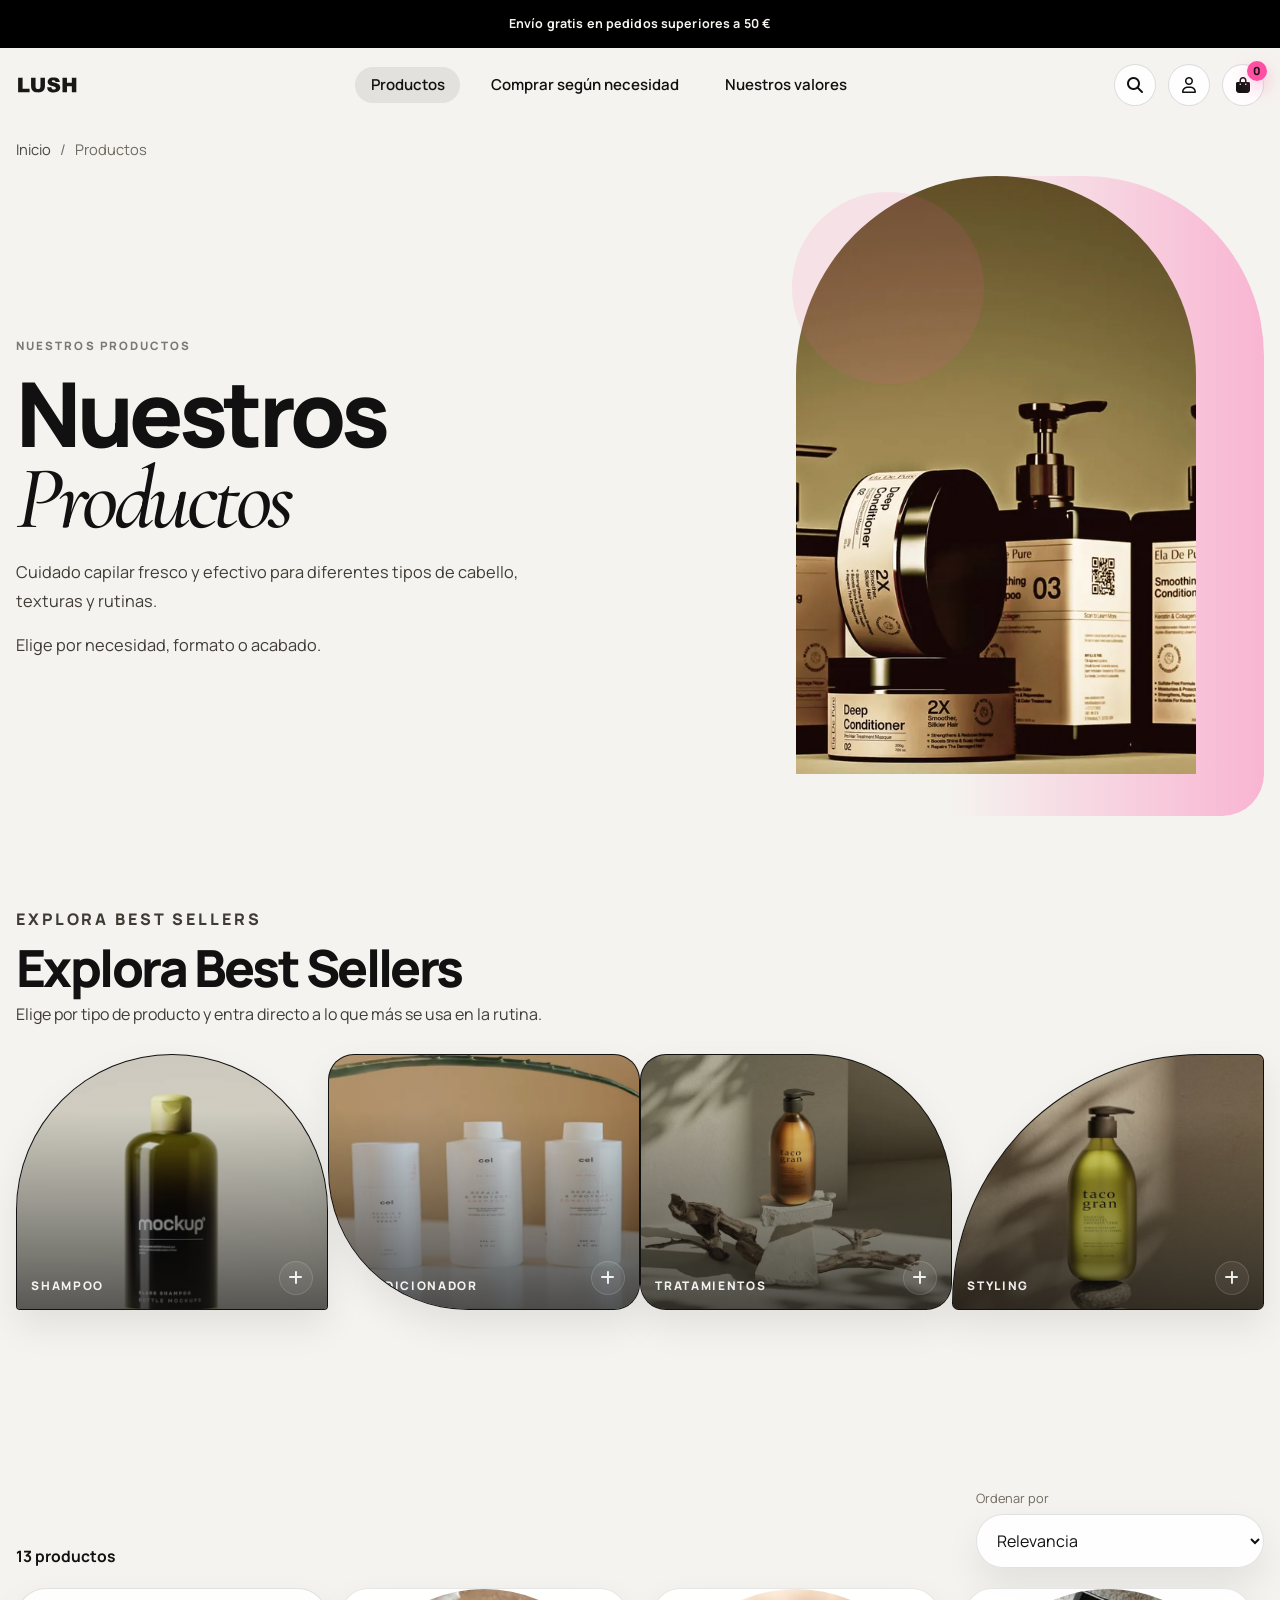
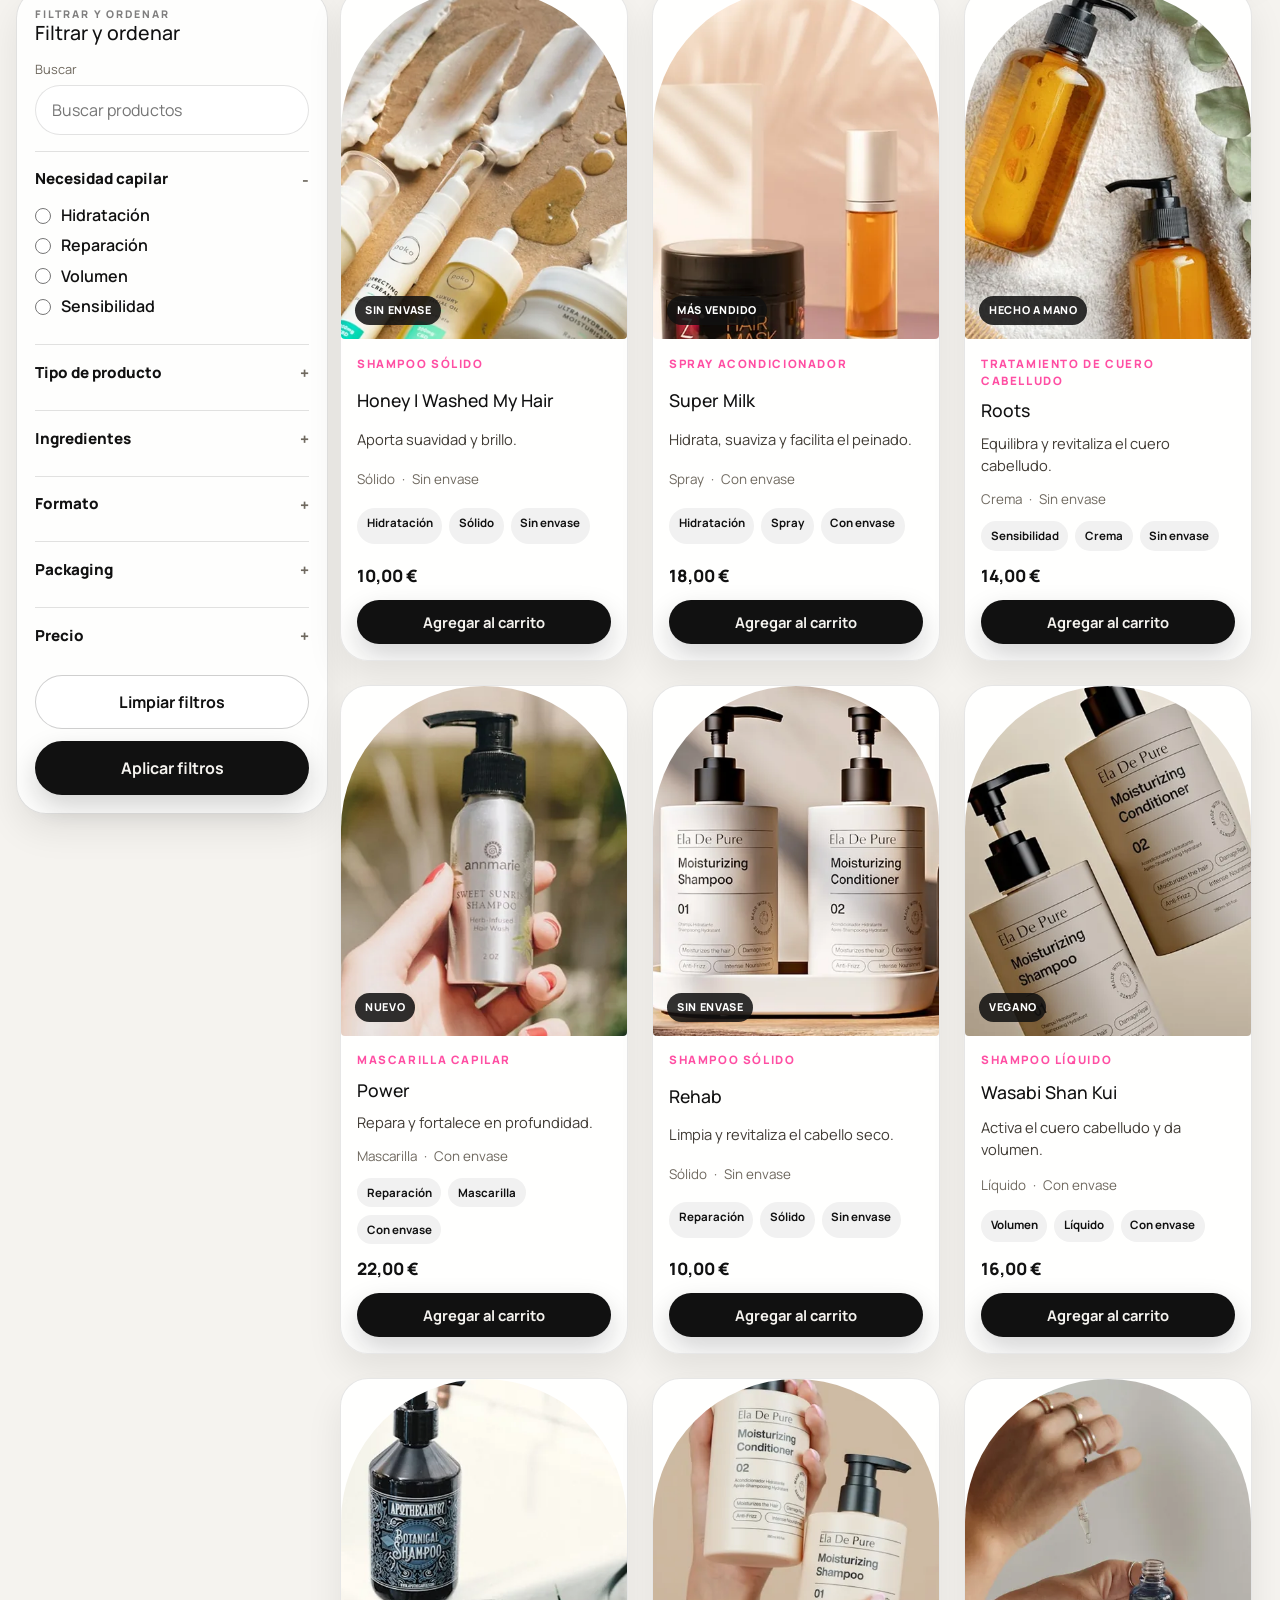
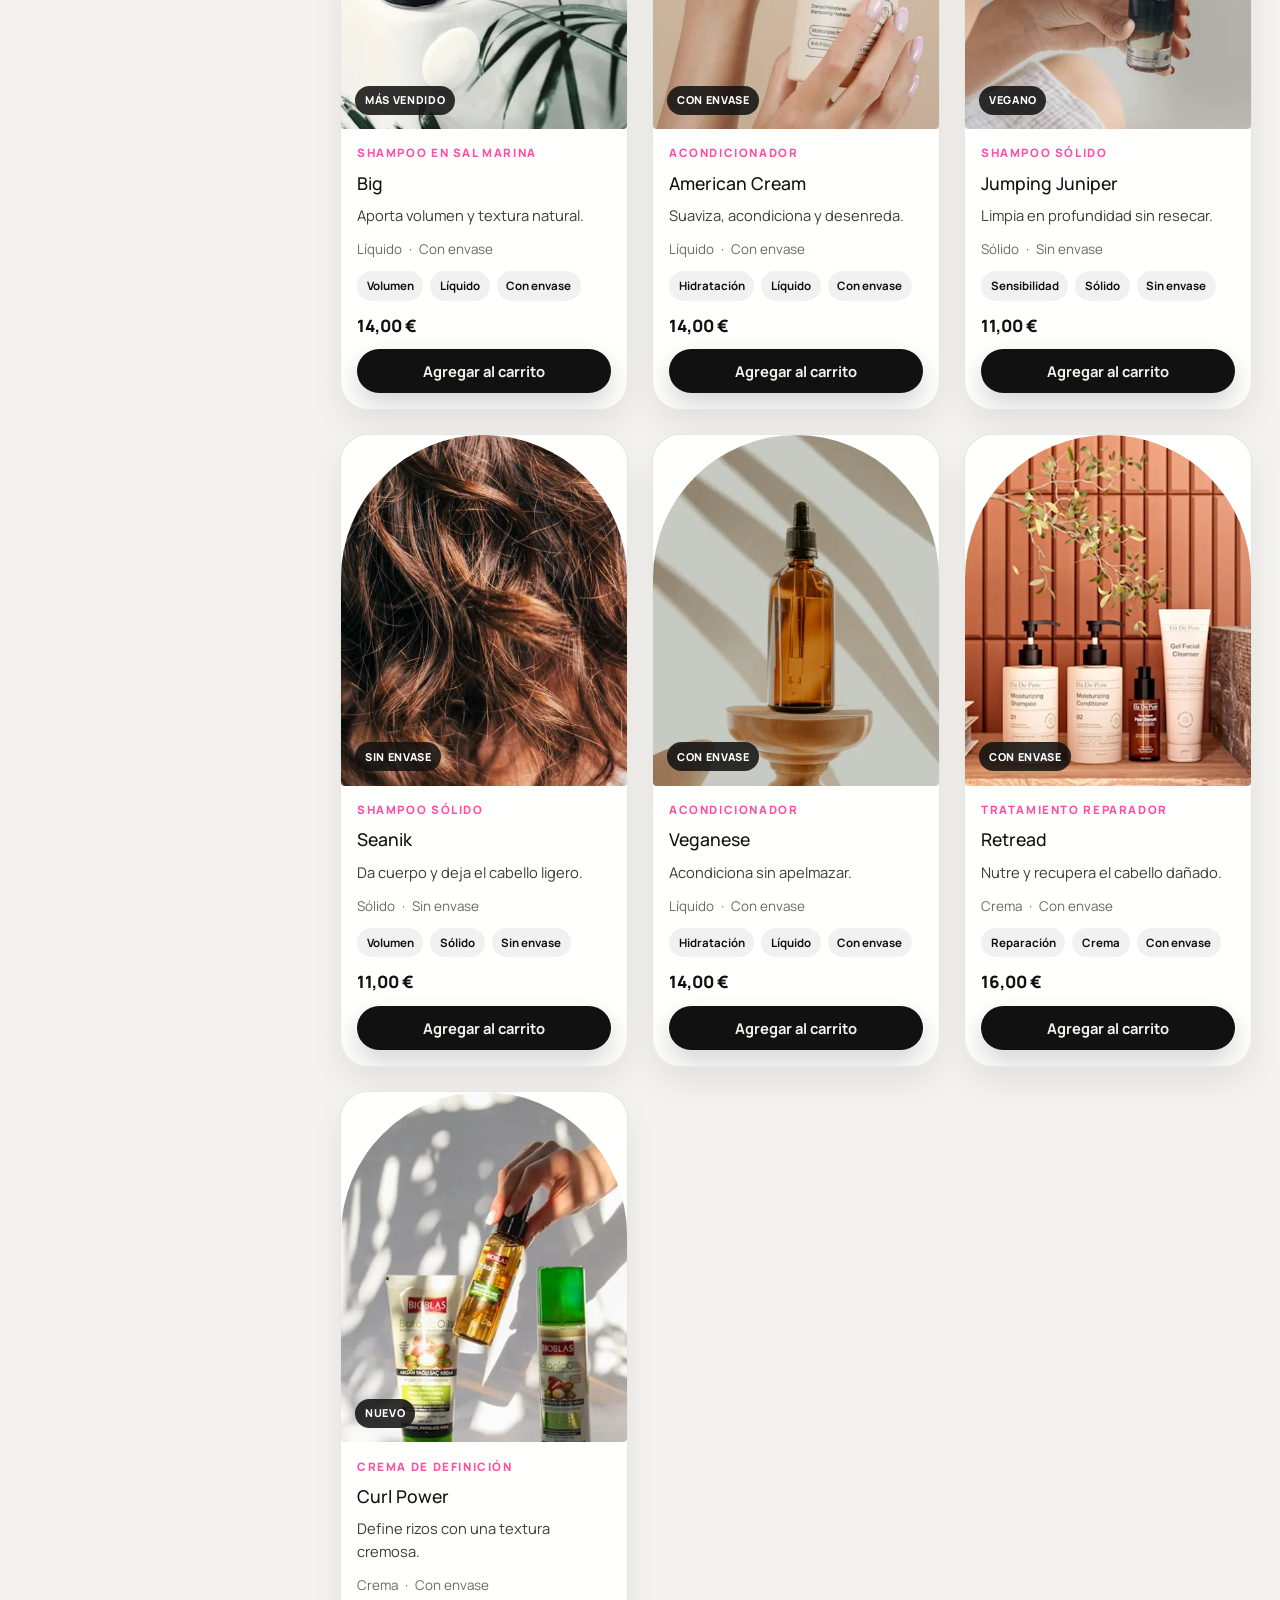
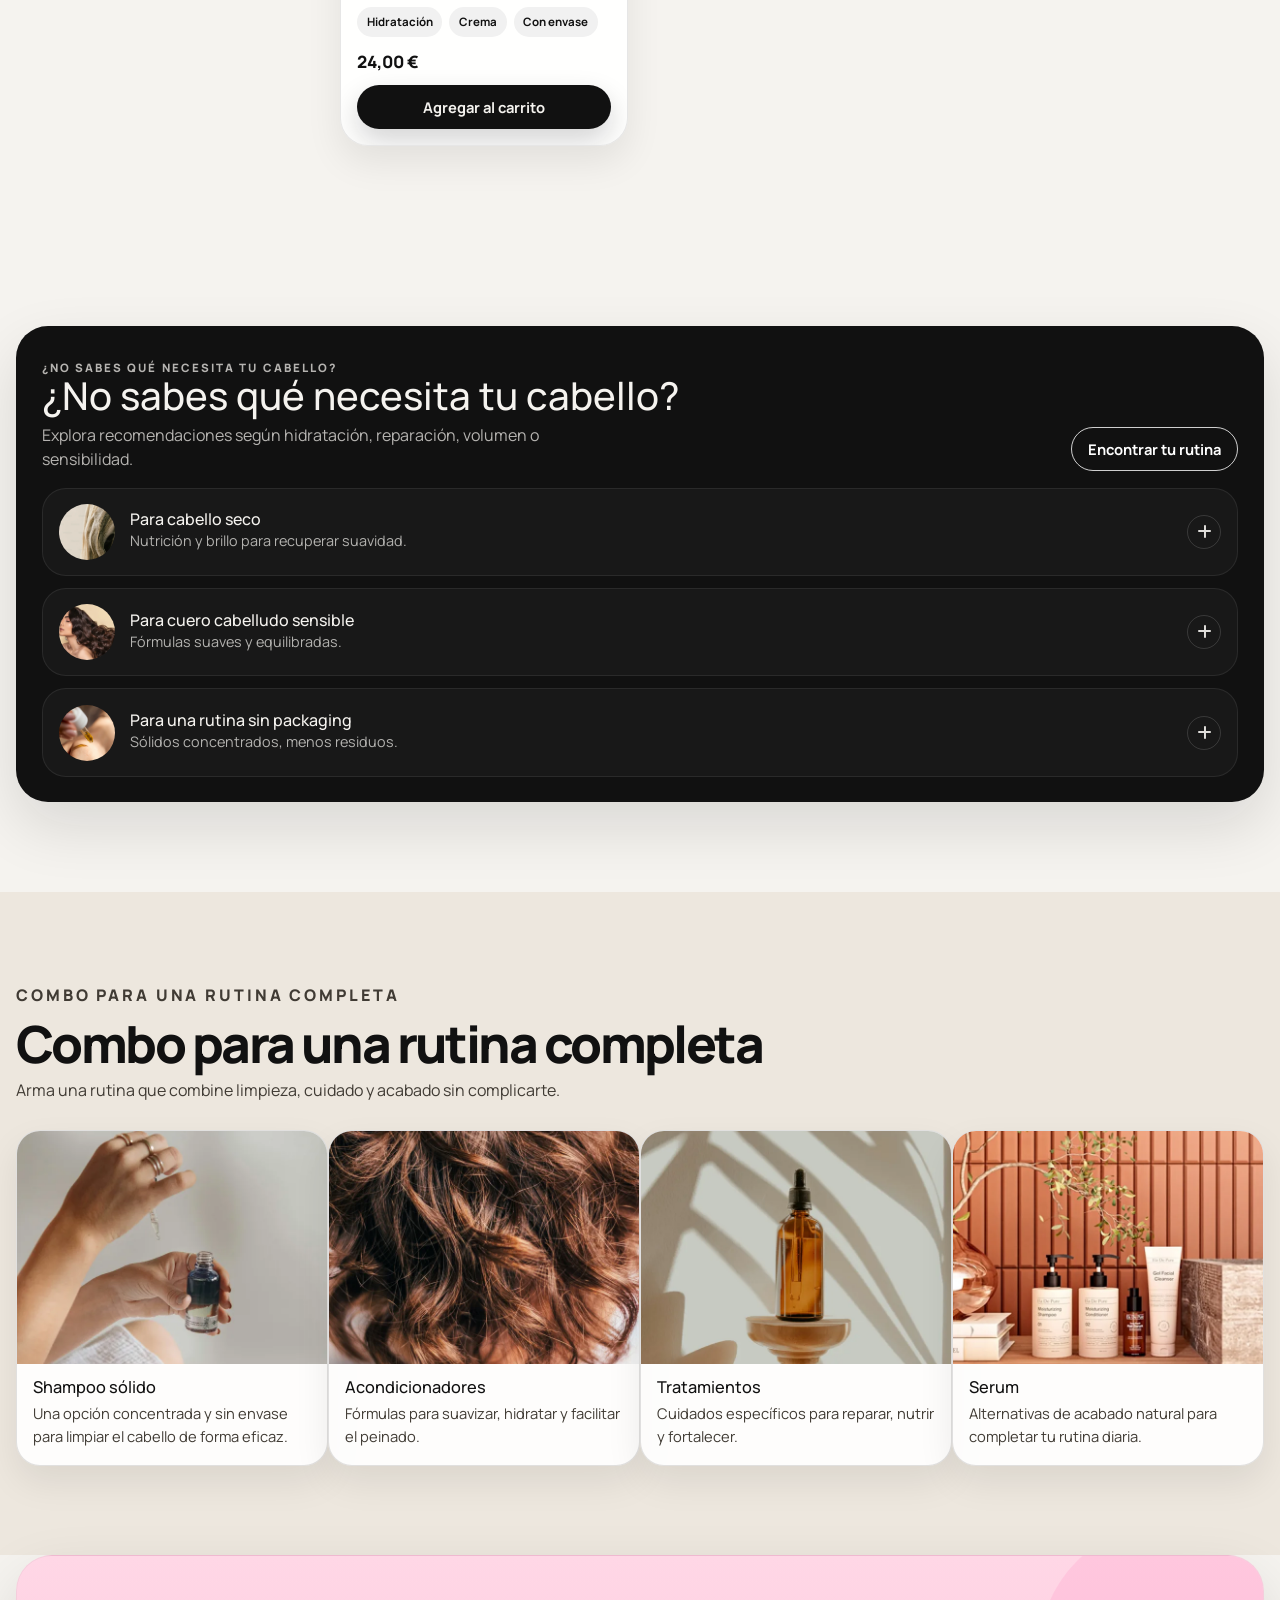
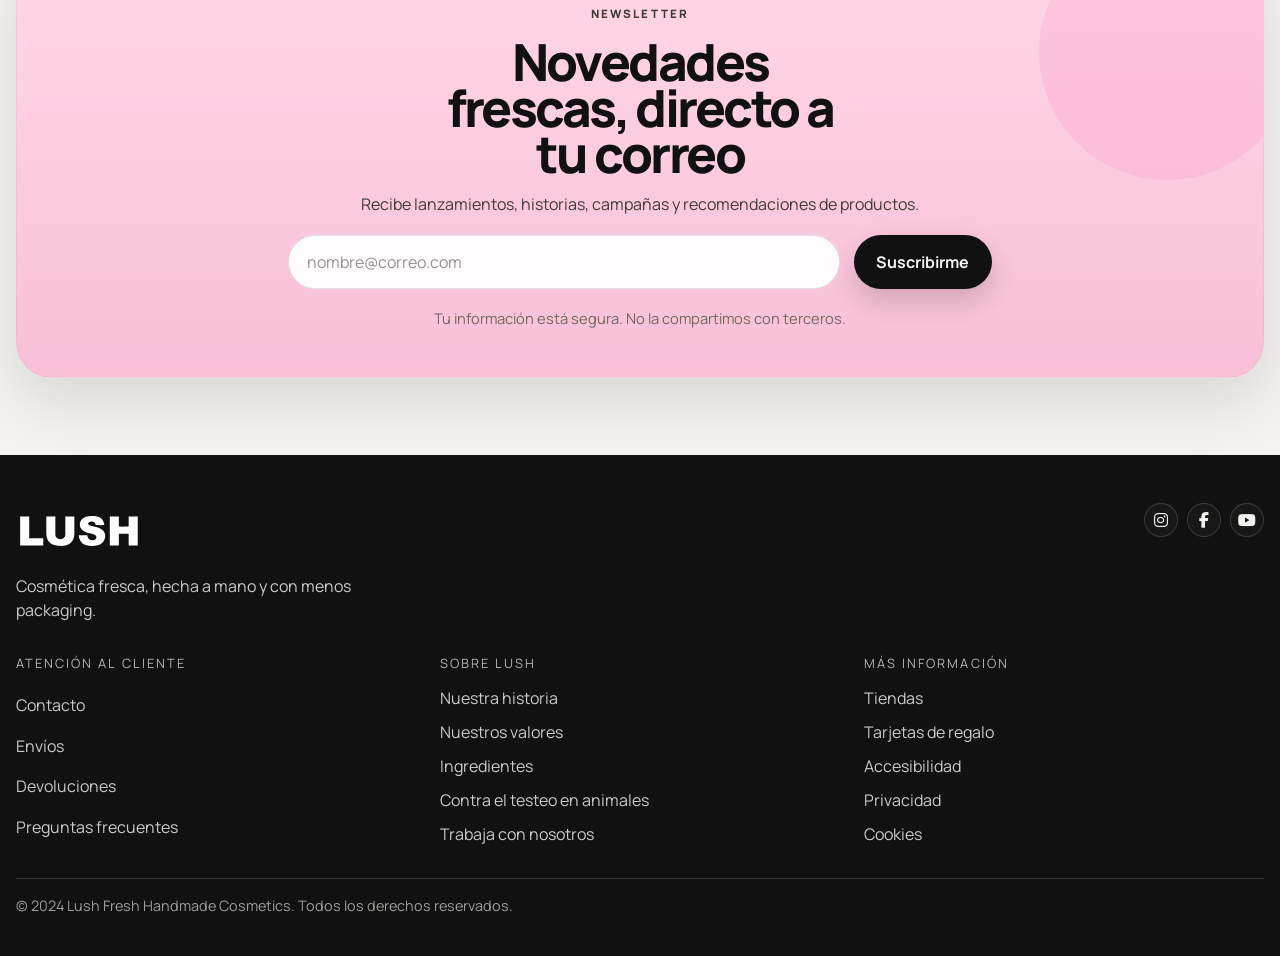
==== secciones/productos.html @ 4638bddd "Cambios de Kim" ====
<!doctype html>
<html lang="es-ES">
<head>
  <meta charset="utf-8">
  <meta name="viewport" content="width=device-width, initial-scale=1">
  <meta name="description" content="Catálogo de productos LUSH Cosmetics con filtros, búsqueda y carrito interactivo.">
  <title>Productos | LUSH Cosmetics</title>
  <link rel="icon" href="../assets/lush_tabicon.svg" type="image/svg+xml">
  <link rel="preconnect" href="https://fonts.googleapis.com">
  <link rel="preconnect" href="https://fonts.gstatic.com" crossorigin>
  <link href="https://fonts.googleapis.com/css2?family=Cormorant+Garamond:ital,wght@0,500;0,600;1,500;1,600&family=Manrope:wght@400;500;600;700;800&display=swap" rel="stylesheet">
  <link href="https://cdn.jsdelivr.net/npm/bootstrap@5.3.3/dist/css/bootstrap.min.css" rel="stylesheet">
  <link rel="stylesheet" href="https://cdnjs.cloudflare.com/ajax/libs/font-awesome/6.5.2/css/all.min.css" referrerpolicy="no-referrer">
  <link rel="stylesheet" href="../css/estilos.css">
</head>
<body data-page="products" data-asset-base="../">
  <div class="site-overlay" data-overlay hidden></div>

  <header class="site-header">
    <div class="announcement-bar">
      <div class="shell announcement-bar__inner">
        Envío gratis en pedidos superiores a 50 €
      </div>
    </div>

    <div class="shell site-header__inner">
      <h1 class="logo brand-logo">
        <a href="../index.html" aria-label="LUSH Cosmetics">
          <span class="sr-only">LUSH Cosmetics</span>
        </a>
      </h1>

      <nav class="site-nav site-nav--desktop" aria-label="Principal">
        <a class="site-nav__link" href="productos.html" aria-current="page">Productos</a>
        <a class="site-nav__link" href="../index.html#needs">Comprar según necesidad</a>
        <a class="site-nav__link" href="../index.html#values">Nuestros valores</a>
      </nav>

      <div class="site-actions">
        <button class="icon-button icon-button--menu" type="button" data-menu-toggle aria-controls="mobile-menu" aria-expanded="false">
          <i class="fa-solid fa-bars" aria-hidden="true"></i>
          <span class="sr-only">Abrir menú</span>
        </button>

        <a class="icon-button icon-button--search" href="#catalog" aria-label="Buscar productos">
          <i class="fa-solid fa-magnifying-glass" aria-hidden="true"></i>
        </a>

        <button class="icon-button" type="button" data-account-button aria-label="Mi cuenta">
          <i class="fa-regular fa-user" aria-hidden="true"></i>
        </button>

        <button class="icon-button icon-button--cart" type="button" data-cart-toggle aria-controls="cart-drawer" aria-expanded="false">
          <i class="fa-solid fa-bag-shopping" aria-hidden="true"></i>
          <span class="cart-badge" data-cart-count>0</span>
          <span class="sr-only">Abrir carrito</span>
        </button>
      </div>
    </div>
  </header>

  <nav class="mobile-menu" id="mobile-menu" data-mobile-menu hidden aria-label="Menú móvil">
    <div class="mobile-menu__panel shell">
      <div class="mobile-menu__header">
        <span>Menú</span>
        <button class="icon-button icon-button--close" type="button" data-menu-close aria-label="Cerrar menú">
          <i class="fa-solid fa-xmark" aria-hidden="true"></i>
        </button>
      </div>

      <div class="mobile-menu__links">
        <a href="productos.html" aria-current="page">Productos</a>
        <a href="../index.html#categories">Explora por categoría</a>
        <a href="../index.html#needs">Elige según lo que necesitas</a>
        <a href="../index.html#values">Nuestros valores</a>
        <a href="#newsletter">Novedades</a>
      </div>

      <div class="mobile-menu__actions">
        <a class="button button--ghost button--full" href="#catalog">Buscar productos</a>
        <button class="button button--ghost button--full" type="button" data-account-button>Mi cuenta</button>
      </div>
    </div>
  </nav>

  <aside class="cart-drawer" id="cart-drawer" data-cart-drawer hidden aria-label="Carrito de compra">
    <div class="cart-drawer__panel">
      <div class="cart-drawer__header">
        <div>
          <p class="eyebrow eyebrow--small">Tu carrito</p>
          <h2>Lista para llevar</h2>
        </div>
        <button class="icon-button icon-button--close" type="button" data-cart-close aria-label="Cerrar carrito">
          <i class="fa-solid fa-xmark" aria-hidden="true"></i>
        </button>
      </div>

      <div class="cart-drawer__content" data-cart-items></div>

      <div class="cart-drawer__summary">
        <div class="cart-drawer__totals">
          <span>Total</span>
          <strong data-cart-total>0,00 €</strong>
        </div>
        <p class="cart-drawer__shipping" data-cart-shipping>Te faltan 50,00 € para envío gratis.</p>
        <button class="button button--primary button--full" type="button">Finalizar compra</button>
      </div>
    </div>
  </aside>

  <main>
    <nav class="shell breadcrumb" aria-label="Miga de pan">
      <a href="../index.html">Inicio</a>
      <span aria-hidden="true">/</span>
      <span>Productos</span>
    </nav>

    <section class="hero hero--products">
      <div class="shell hero__grid hero__grid--products row align-items-center g-5">
        <div class="hero__copy hero__copy--products col-12 col-lg-5">
          <p class="eyebrow">Nuestros productos</p>
          <h2 class="hero__title hero__title--products">
            Nuestros<br>
            <span class="serif-accent">Productos</span>
          </h2>
          <p class="hero__lead">Cuidado capilar fresco y efectivo para diferentes tipos de cabello, texturas y rutinas.</p>
          <p class="hero__lead hero__lead--secondary">Elige por necesidad, formato o acabado.</p>
        </div>

        <div class="hero__visual hero__visual--products col-12 col-lg-7">
          <img
            class="hero__visual-image"
            src="../assets/webp/hair-care/hair-care-header-desktop.webp"
            srcset="../assets/webp/hair-care/hair-care-header-mobile.webp 640w, ../assets/webp/hair-care/hair-care-header-tablet.webp 960w, ../assets/webp/hair-care/hair-care-header-desktop.webp 1400w"
            sizes="(min-width: 1200px) 56vw, 100vw"
            alt="Colección Hair Care de LUSH"
            loading="eager"
            fetchpriority="high">

          <img class="decor-ellipse decor-ellipse--products" src="../assets/pink_elipse.svg" alt="" aria-hidden="true">
        </div>
      </div>
    </section>

    <section class="section section--bestsellers" id="best-sellers">
      <div class="shell section-heading">
        <p class="eyebrow">Explora Best Sellers</p>
        <h2>Explora Best Sellers</h2>
        <p>Elige por tipo de producto y entra directo a lo que más se usa en la rutina.</p>
      </div>

      <div class="shell seller-grid row g-4">
        <button class="seller-card seller-card--one col-12 col-md-6 col-xl-3" type="button" data-type-chip="Shampoo">
          <img
            src="../assets/webp/hair-care/hair-care-bloque-2-1-desktop.webp"
            srcset="../assets/webp/hair-care/hair-care-bloque-2-1-mobile.webp 640w, ../assets/webp/hair-care/hair-care-bloque-2-1-tablet.webp 960w, ../assets/webp/hair-care/hair-care-bloque-2-1-desktop.webp 1400w"
            sizes="(min-width: 1200px) 24vw, 50vw"
            alt=""
            aria-hidden="true"
            loading="lazy">
          <span class="seller-card__label">Shampoo</span>
          <span class="seller-card__action" aria-hidden="true"><i class="fa-solid fa-plus"></i></span>
        </button>

        <button class="seller-card seller-card--two col-12 col-md-6 col-xl-3" type="button" data-type-chip="Acondicionador">
          <img
            src="../assets/webp/hair-care/hair-care-bloque-2-2-desktop.webp"
            srcset="../assets/webp/hair-care/hair-care-bloque-2-2-mobile.webp 640w, ../assets/webp/hair-care/hair-care-bloque-2-2-tablet.webp 960w, ../assets/webp/hair-care/hair-care-bloque-2-2-desktop.webp 1400w"
            sizes="(min-width: 1200px) 24vw, 50vw"
            alt=""
            aria-hidden="true"
            loading="lazy">
          <span class="seller-card__label">Acondicionador</span>
          <span class="seller-card__action" aria-hidden="true"><i class="fa-solid fa-plus"></i></span>
        </button>

        <button class="seller-card seller-card--three col-12 col-md-6 col-xl-3" type="button" data-type-chip="Tratamientos">
          <img
            src="../assets/webp/hair-care/hair-care-bloque-2-3-desktop.webp"
            srcset="../assets/webp/hair-care/hair-care-bloque-2-3-mobile.webp 640w, ../assets/webp/hair-care/hair-care-bloque-2-3-tablet.webp 960w, ../assets/webp/hair-care/hair-care-bloque-2-3-desktop.webp 1400w"
            sizes="(min-width: 1200px) 24vw, 50vw"
            alt=""
            aria-hidden="true"
            loading="lazy">
          <span class="seller-card__label">Tratamientos</span>
          <span class="seller-card__action" aria-hidden="true"><i class="fa-solid fa-plus"></i></span>
        </button>

        <button class="seller-card seller-card--four col-12 col-md-6 col-xl-3" type="button" data-type-chip="Styling">
          <img
            src="../assets/webp/hair-care/hair-care-bloque-2-4-desktop.webp"
            srcset="../assets/webp/hair-care/hair-care-bloque-2-4-mobile.webp 640w, ../assets/webp/hair-care/hair-care-bloque-2-4-tablet.webp 960w, ../assets/webp/hair-care/hair-care-bloque-2-4-desktop.webp 1400w"
            sizes="(min-width: 1200px) 24vw, 50vw"
            alt=""
            aria-hidden="true"
            loading="lazy">
          <span class="seller-card__label">Styling</span>
          <span class="seller-card__action" aria-hidden="true"><i class="fa-solid fa-plus"></i></span>
        </button>
      </div>
    </section>

    <section class="section section--catalog" id="catalog">
      <div class="shell catalog-toolbar">
        <strong class="catalog-toolbar__count"><span data-results-count>13</span> productos</strong>

        <button class="button button--ghost filters-toggle" type="button" data-filters-toggle aria-controls="filters-panel" aria-expanded="false">
          <i class="fa-solid fa-sliders" aria-hidden="true"></i>
          Filtrar productos
        </button>

        <label class="catalog-sort">
          <span class="catalog-sort__label">Ordenar por</span>
          <select data-sort-select>
            <option value="relevance">Relevancia</option>
            <option value="featured">Más vendidos</option>
            <option value="price-asc">Precio: menor a mayor</option>
            <option value="price-desc">Precio: mayor a menor</option>
            <option value="newest">Novedades</option>
          </select>
        </label>
      </div>

      <div class="shell catalog-layout row g-4 align-items-start">
        <aside class="filters-panel col-12 col-lg-3" id="filters-panel" data-filters-panel>
          <div class="filters-panel__header">
            <div>
              <p class="eyebrow eyebrow--small">Filtrar y ordenar</p>
              <h2>Filtrar y ordenar</h2>
            </div>
            <button class="icon-button icon-button--close filters-panel__close" type="button" data-filters-close aria-label="Cerrar filtros">
              <i class="fa-solid fa-xmark" aria-hidden="true"></i>
            </button>
          </div>

          <label class="filters-search" for="catalog-search">
            <span class="filters-search__label">Buscar</span>
            <input id="catalog-search" type="search" name="search" placeholder="Buscar productos" autocomplete="off" data-search-input>
          </label>

          <form class="filters-form" data-filters-form>
            <details class="filter-accordion" open>
              <summary>Necesidad capilar</summary>
              <div class="filter-accordion__content">
                <label><input type="radio" name="need" value="Hidratación">Hidratación</label>
                <label><input type="radio" name="need" value="Reparación">Reparación</label>
                <label><input type="radio" name="need" value="Volumen">Volumen</label>
                <label><input type="radio" name="need" value="Sensibilidad">Sensibilidad</label>
              </div>
            </details>

            <details class="filter-accordion">
              <summary>Tipo de producto</summary>
              <div class="filter-accordion__content">
                <label><input type="checkbox" name="hairType" value="Seco">Seco</label>
                <label><input type="checkbox" name="hairType" value="Graso">Graso</label>
                <label><input type="checkbox" name="hairType" value="Normal">Normal</label>
                <label><input type="checkbox" name="hairType" value="Rizado">Rizado</label>
              </div>
            </details>

            <details class="filter-accordion">
              <summary>Ingredientes</summary>
              <div class="filter-accordion__content">
                <label><input type="checkbox" name="ingredient" value="Miel">Miel</label>
                <label><input type="checkbox" name="ingredient" value="Leche de almendras">Leche de almendras</label>
                <label><input type="checkbox" name="ingredient" value="Menta">Menta</label>
                <label><input type="checkbox" name="ingredient" value="Jojoba">Jojoba</label>
                <label><input type="checkbox" name="ingredient" value="Banana">Banana</label>
                <label><input type="checkbox" name="ingredient" value="Lavanda">Lavanda</label>
                <label><input type="checkbox" name="ingredient" value="Wasabi">Wasabi</label>
                <label><input type="checkbox" name="ingredient" value="Sal marina">Sal marina</label>
              </div>
            </details>

            <details class="filter-accordion">
              <summary>Formato</summary>
              <div class="filter-accordion__content">
                <label><input type="checkbox" name="format" value="Sólido">Sólido</label>
                <label><input type="checkbox" name="format" value="Líquido">Líquido</label>
                <label><input type="checkbox" name="format" value="Spray">Spray</label>
                <label><input type="checkbox" name="format" value="Crema">Crema</label>
                <label><input type="checkbox" name="format" value="Mascarilla">Mascarilla</label>
              </div>
            </details>

            <details class="filter-accordion">
              <summary>Packaging</summary>
              <div class="filter-accordion__content">
                <label><input type="checkbox" name="packaging" value="Sin envase">Sin envase</label>
                <label><input type="checkbox" name="packaging" value="Con envase">Con envase</label>
              </div>
            </details>

            <details class="filter-accordion">
              <summary>Precio</summary>
              <div class="filter-accordion__content">
                <label><input type="radio" name="price" value="all" checked>Todos</label>
                <label><input type="radio" name="price" value="under12">Menos de 12 €</label>
                <label><input type="radio" name="price" value="12to18">Entre 12 € y 18 €</label>
                <label><input type="radio" name="price" value="over18">Más de 18 €</label>
              </div>
            </details>

            <div class="filters-form__actions">
              <button class="button button--ghost button--full" type="button" data-filters-clear>Limpiar filtros</button>
              <button class="button button--primary button--full" type="button" data-filters-apply>Aplicar filtros</button>
            </div>
          </form>
        </aside>

        <section class="catalog-results col-12 col-lg-9">
          <div class="catalog-stack">
            <div class="catalog-grid row g-4" data-catalog-grid></div>

            <div class="catalog-stack-controls" data-catalog-stack-controls hidden>
              <button class="catalog-stack-arrow catalog-stack-arrow--prev" type="button" data-catalog-prev aria-label="Producto anterior">
                <i class="fa-solid fa-chevron-left" aria-hidden="true"></i>
              </button>
              <span class="catalog-stack-position" data-catalog-stack-position aria-live="polite"></span>
              <button class="catalog-stack-arrow catalog-stack-arrow--next" type="button" data-catalog-next aria-label="Producto siguiente">
                <i class="fa-solid fa-chevron-right" aria-hidden="true"></i>
              </button>
            </div>
          </div>

          <p class="catalog-empty" data-empty-state hidden>
            No encontramos productos con esos filtros. Prueba con otra combinación o limpia los filtros.
          </p>
        </section>
      </div>
    </section>

    <section class="section section--guidance">
      <div class="shell guidance-panel">
        <div class="guidance-panel__header">
          <div>
            <p class="eyebrow eyebrow--light">¿No sabes qué necesita tu cabello?</p>
            <h2>¿No sabes qué necesita tu cabello?</h2>
            <p>Explora recomendaciones según hidratación, reparación, volumen o sensibilidad.</p>
          </div>
          <button class="button button--light button--small" type="button" data-clear-catalog-filters>Encontrar tu rutina</button>
        </div>

        <div class="guidance-rows">
          <button class="row-card row-card--dark" type="button" data-quick-filter='{"need":["Hidratación"],"hairType":["Seco"]}'>
            <img
              src="../assets/webp/hair-care/hair-care-bloque-3-1-desktop.webp"
              srcset="../assets/webp/hair-care/hair-care-bloque-3-1-mobile.webp 640w, ../assets/webp/hair-care/hair-care-bloque-3-1-tablet.webp 960w, ../assets/webp/hair-care/hair-care-bloque-3-1-desktop.webp 1400w"
              sizes="56px"
              alt=""
              aria-hidden="true"
              loading="lazy">
            <div class="row-card__copy">
              <h3>Para cabello seco</h3>
              <p>Nutrición y brillo para recuperar suavidad.</p>
            </div>
            <span class="row-card__action" aria-hidden="true"><i class="fa-solid fa-plus"></i></span>
          </button>

          <button class="row-card row-card--dark" type="button" data-quick-filter='{"need":["Sensibilidad"]}'>
            <img
              src="../assets/webp/hair-care/hair-care-bloque-3-2-desktop.webp"
              srcset="../assets/webp/hair-care/hair-care-bloque-3-2-mobile.webp 640w, ../assets/webp/hair-care/hair-care-bloque-3-2-tablet.webp 960w, ../assets/webp/hair-care/hair-care-bloque-3-2-desktop.webp 1400w"
              sizes="56px"
              alt=""
              aria-hidden="true"
              loading="lazy">
            <div class="row-card__copy">
              <h3>Para cuero cabelludo sensible</h3>
              <p>Fórmulas suaves y equilibradas.</p>
            </div>
            <span class="row-card__action" aria-hidden="true"><i class="fa-solid fa-plus"></i></span>
          </button>

          <button class="row-card row-card--dark" type="button" data-quick-filter='{"packaging":["Sin envase"]}'>
            <img
              src="../assets/webp/hair-care/hair-care-bloque-3-3-desktop.webp"
              srcset="../assets/webp/hair-care/hair-care-bloque-3-3-mobile.webp 640w, ../assets/webp/hair-care/hair-care-bloque-3-3-tablet.webp 960w, ../assets/webp/hair-care/hair-care-bloque-3-3-desktop.webp 1400w"
              sizes="56px"
              alt=""
              aria-hidden="true"
              loading="lazy">
            <div class="row-card__copy">
              <h3>Para una rutina sin packaging</h3>
              <p>Sólidos concentrados, menos residuos.</p>
            </div>
            <span class="row-card__action" aria-hidden="true"><i class="fa-solid fa-plus"></i></span>
          </button>
        </div>
      </div>
    </section>

    <section class="section section--combo">
      <div class="shell section-heading">
        <p class="eyebrow">Combo para una rutina completa</p>
        <h2>Combo para una rutina completa</h2>
        <p>Arma una rutina que combine limpieza, cuidado y acabado sin complicarte.</p>
      </div>

      <div class="shell combo-grid row g-4">
        <article class="combo-card col-12 col-md-6 col-xl-3">
          <img
            src="../assets/webp/hair-care/hair-care-bloque-5-1-desktop.webp"
            srcset="../assets/webp/hair-care/hair-care-bloque-5-1-mobile.webp 640w, ../assets/webp/hair-care/hair-care-bloque-5-1-tablet.webp 960w, ../assets/webp/hair-care/hair-care-bloque-5-1-desktop.webp 1400w"
            sizes="(min-width: 1200px) 25vw, 100vw"
            alt="Shampoo sólido"
            loading="lazy">
          <div class="combo-card__copy">
            <h3>Shampoo sólido</h3>
            <p>Una opción concentrada y sin envase para limpiar el cabello de forma eficaz.</p>
          </div>
        </article>

        <article class="combo-card col-12 col-md-6 col-xl-3">
          <img
            src="../assets/webp/hair-care/hair-care-bloque-5-2-desktop.webp"
            srcset="../assets/webp/hair-care/hair-care-bloque-5-2-mobile.webp 640w, ../assets/webp/hair-care/hair-care-bloque-5-2-tablet.webp 960w, ../assets/webp/hair-care/hair-care-bloque-5-2-desktop.webp 1400w"
            sizes="(min-width: 1200px) 25vw, 100vw"
            alt="Acondicionadores"
            loading="lazy">
          <div class="combo-card__copy">
            <h3>Acondicionadores</h3>
            <p>Fórmulas para suavizar, hidratar y facilitar el peinado.</p>
          </div>
        </article>

        <article class="combo-card col-12 col-md-6 col-xl-3">
          <img
            src="../assets/webp/hair-care/hair-care-bloque-5-3-desktop.webp"
            srcset="../assets/webp/hair-care/hair-care-bloque-5-3-mobile.webp 640w, ../assets/webp/hair-care/hair-care-bloque-5-3-tablet.webp 960w, ../assets/webp/hair-care/hair-care-bloque-5-3-desktop.webp 1400w"
            sizes="(min-width: 1200px) 25vw, 100vw"
            alt="Tratamientos"
            loading="lazy">
          <div class="combo-card__copy">
            <h3>Tratamientos</h3>
            <p>Cuidados específicos para reparar, nutrir y fortalecer.</p>
          </div>
        </article>

        <article class="combo-card col-12 col-md-6 col-xl-3">
          <img
            src="../assets/webp/hair-care/hair-care-bloque-6-1-desktop.webp"
            srcset="../assets/webp/hair-care/hair-care-bloque-6-1-mobile.webp 640w, ../assets/webp/hair-care/hair-care-bloque-6-1-tablet.webp 960w, ../assets/webp/hair-care/hair-care-bloque-6-1-desktop.webp 1400w"
            sizes="(min-width: 1200px) 25vw, 100vw"
            alt="Serum"
            loading="lazy">
          <div class="combo-card__copy">
            <h3>Serum</h3>
            <p>Alternativas de acabado natural para completar tu rutina diaria.</p>
          </div>
        </article>
      </div>
    </section>

    <section class="newsletter" id="newsletter">
      <div class="shell newsletter__panel">
        <div class="newsletter__copy">
          <p class="eyebrow">Newsletter</p>
          <h2>Novedades frescas, directo a tu correo</h2>
          <p>Recibe lanzamientos, historias, campañas y recomendaciones de productos.</p>
        </div>

        <form class="newsletter__form" data-newsletter-form>
          <label class="field field--email" for="newsletter-email">
            <span class="sr-only">Correo electrónico</span>
            <input id="newsletter-email" name="email" type="email" placeholder="nombre@correo.com" autocomplete="email" required>
          </label>
          <button class="button button--primary" type="submit">Suscribirme</button>
        </form>

        <p class="newsletter__note">Tu información está segura. No la compartimos con terceros.</p>
      </div>
    </section>
  </main>

  <footer class="site-footer">
    <div class="shell site-footer__inner">
      <div class="site-footer__top">
        <div class="site-footer__brand">
          <img src="../assets/lush_logo.svg" alt="LUSH Cosmetics" class="site-footer__logo">
          <p>Cosmética fresca, hecha a mano y con menos packaging.</p>
        </div>

        <div class="site-footer__social" aria-label="Redes sociales">
          <a href="#" aria-label="Instagram"><i class="fa-brands fa-instagram" aria-hidden="true"></i></a>
          <a href="#" aria-label="Facebook"><i class="fa-brands fa-facebook-f" aria-hidden="true"></i></a>
          <a href="#" aria-label="YouTube"><i class="fa-brands fa-youtube" aria-hidden="true"></i></a>
        </div>
      </div>

      <div class="site-footer__columns">
        <div class="footer-column">
          <p class="footer-column__title">Atención al cliente</p>
          <a href="#">Contacto</a>
          <a href="#">Envíos</a>
          <a href="#">Devoluciones</a>
          <a href="#">Preguntas frecuentes</a>
        </div>

        <div class="footer-column">
          <p class="footer-column__title">Sobre Lush</p>
          <a href="../index.html#values">Nuestra historia</a>
          <a href="../index.html#values">Nuestros valores</a>
          <a href="../index.html#values">Ingredientes</a>
          <a href="../index.html#values">Contra el testeo en animales</a>
          <a href="../index.html#values">Trabaja con nosotros</a>
        </div>

        <div class="footer-column">
          <p class="footer-column__title">Más información</p>
          <a href="#">Tiendas</a>
          <a href="#">Tarjetas de regalo</a>
          <a href="#">Accesibilidad</a>
          <a href="#">Privacidad</a>
          <a href="#">Cookies</a>
        </div>
      </div>

      <div class="site-footer__legal">© 2024 Lush Fresh Handmade Cosmetics. Todos los derechos reservados.</div>
    </div>
  </footer>

  <script src="../js/main.js" defer></script>
</body>
</html>
---- css/estilos.css ----
:root {
  --bg: #f5f3ef;
  --bg-soft: #ece6dd;
  --ink: #111111;
  --cream: #f5f3ef;
  --cream-2: #ede7de;
  --text: #403b34;
  --muted: #6f695f;
  --line: rgba(17, 17, 17, 0.12);
  --line-strong: rgba(17, 17, 17, 0.2);
  --line-light: rgba(255, 255, 255, 0.08);
  --pink: #ff4fa3;
  --pink-strong: #ff3d99;
  --pink-soft: #ffd4e5;
  --pink-panel: #f8bfd6;
  --black: #111111;
  --shell: 1400px;
  --shadow: 0 24px 60px rgba(17, 17, 17, 0.12);
  --shadow-soft: 0 16px 36px rgba(17, 17, 17, 0.08);
  --radius-xl: 40px;
  --radius-lg: 32px;
  --radius-md: 24px;
  --radius-sm: 18px;
}
*,
*::before,
*::after { box-sizing: border-box; }
html { scroll-behavior: smooth; }
body {
  margin: 0;
  background: var(--bg);
  color: var(--ink);
  font-family: "Manrope", system-ui, -apple-system, BlinkMacSystemFont, "Segoe UI", sans-serif;
  line-height: 1.5;
  overflow-x: clip;
}
img {
  display: block;
  max-width: 100%;
}
a { color: inherit; text-decoration: none; }
button,
input,
select,
textarea { font: inherit; }
button { cursor: pointer; }
main { display: block; }
.sr-only {
  position: absolute;
  width: 1px;
  height: 1px;
  padding: 0;
  margin: -1px;
  overflow: hidden;
  clip: rect(0, 0, 0, 0);
  white-space: nowrap;
  border: 0;
}
.shell { width: min(100% - 48px, 1400px); margin-inline: auto; }
.row.shell { --bs-gutter-x: 1.5rem; }
.row > .category-card,
.row > .seller-card,
.row > .combo-card { padding-inline: 0; }
.product-grid > div,
.catalog-grid > div { display: flex; }
.product-grid .product-card,
.catalog-grid .product-card { width: 100%; }
.site-overlay {
  position: fixed;
  inset: 0;
  z-index: 60;
  background: rgba(17, 17, 17, 0.52);
  backdrop-filter: blur(10px);
  opacity: 0;
  visibility: hidden;
  pointer-events: none;
  transition: opacity 0.25s ease, visibility 0.25s ease;
}
body.menu-open .site-overlay,
body.cart-open .site-overlay,
body.filters-open .site-overlay {
  opacity: 1;
  visibility: visible;
  pointer-events: auto;
}
body.menu-open,
body.cart-open,
body.filters-open { overflow: hidden; }
.eyebrow {
  margin: 0;
  color: rgba(0,0,0, 0.5);
  font-size: 0.72rem;
  font-weight: 800;
  letter-spacing: 0.18em;
  text-transform: uppercase;
}
.eyebrow--light { color: rgba(255, 255, 255, 0.82); }
.eyebrow--small { font-size: 0.66rem; }
.serif-accent {
  font-family: "Cormorant Garamond", Georgia, serif;
  font-style: italic;
  font-weight: 500;
}
.section-heading {
  display: grid;
  gap: 0.7rem;
  margin-bottom: 1.6rem;
}
.section-heading h2,
.hero__title,
.feature-band__copy h2,
.values-layout__copy h2,
.campaign__copy h2,
.newsletter__copy h2 {
  margin: 0;
  font-weight: 800;
  letter-spacing: -0.05em;
  line-height: 0.9;
}
.section-heading h2 { font-size: clamp(2rem, 4vw, 3.8rem); }
.section-heading p {
  margin: 0;
  max-width: 56rem;
  color: var(--text);
  font-size: 1rem;
  line-height: 1.7;
}
.section-heading--split {
  display: flex;
  align-items: end;
  justify-content: space-between;
  gap: 1.25rem;
}
.section-heading--split > div { display: grid; gap: 0.7rem; }
.section-heading--dark h2,
.section-heading--dark p { color: var(--cream); }
.section-heading--home h2 { max-width: 16ch; }
.button {
  display: inline-flex;
  align-items: center;
  justify-content: center;
  gap: 0.55rem;
  min-height: 54px;
  padding: 0 1.35rem;
  border-radius: 999px;
  border: 1px solid transparent;
  background: transparent;
  color: var(--ink);
  font-weight: 700;
  text-align: center;
  transition: transform 0.2s ease, background-color 0.2s ease, border-color 0.2s ease, color 0.2s ease;
}
.button:hover,
.button:focus-visible { transform: translateY(-1px); }
.button--primary {
  background: var(--ink);
  color: var(--cream);
  box-shadow: 0 12px 28px rgba(17, 17, 17, 0.18);
}
.button--primary:hover,
.button--primary:focus-visible { background: #000; }
.button--accent {
  display: flex;
  padding: 16px 28px;
  flex-direction: column;
  justify-content: center;
  align-items: center;
  align-self: stretch;
  border-radius: 16px;
  font-size: 14px;
  line-height: 1.2;
  letter-spacing: 0.02em;
  background: #FF4FA3;
  color: #fff;
}
.button--accent:hover,
.button--accent:focus-visible { background: var(--pink-strong); }
.button--outline {
  display: flex;
  padding: 16px 28px;
  flex-direction: column;
  justify-content: center;
  align-items: center;
  align-self: stretch;
  border-radius: 16px;
  border: 2px solid #000;
  background: transparent;
  font-size: 14px;
  line-height: 1.2;
  letter-spacing: 0.02em;
  color: var(--ink);
}
.button--ghost {
  border-color: var(--line-strong);
  background: rgba(255, 255, 255, 0.74);
  color: var(--ink);
}
.button--outline:hover,
.button--outline:focus-visible {
  background: #fff;
  color: #000;
  box-shadow: 0 8px 20px rgba(0,0,0,0.08);
  transform: translateY(-2px);
}
.button--ghost:hover,
.button--ghost:focus-visible { background: #fff; }
.button--light { color: #fff; border-color: rgba(255, 255, 255, 0.8); }
.button--light:hover,
.button--light:focus-visible { background: #fff9fd; }
.button--full { width: 100%; }
.button--small {
  min-height: 44px;
  padding-inline: 1rem;
  font-size: 0.92rem;
}
.icon-button {
  width: 42px;
  height: 42px;
  display: inline-flex;
  align-items: center;
  justify-content: center;
  position: relative;
  border-radius: 999px;
  border: 1px solid rgba(17, 17, 17, 0.14);
  background: rgba(255, 255, 255, 0.92);
  color: var(--ink);
  transition: transform 0.2s ease, background-color 0.2s ease, border-color 0.2s ease;
}
.icon-button:hover,
.icon-button:focus-visible {
  transform: translateY(-1px);
  background: #fff;
  border-color: rgba(17, 17, 17, 0.2);
}
.icon-button--menu { display: none; }
.icon-button--close { background: rgba(17, 17, 17, 0.08); border-color: rgba(17, 17, 17, 0.1); }
.cart-badge {
  position: absolute;
  top: -4px;
  right: -4px;
  min-width: 20px;
  height: 20px;
  padding-inline: 0.35rem;
  border-radius: 999px;
  background: var(--pink);
  color: #111;
  font-size: 0.7rem;
  font-weight: 800;
  display: inline-flex;
  align-items: center;
  justify-content: center;
  box-shadow: 0 8px 18px rgba(255, 79, 163, 0.35);
}
.field input,
.search-input input,
.catalog-sort select,
.filters-search input {
  border: 1px solid var(--line);
  background: rgba(255, 255, 255, 0.9);
  color: var(--ink);
  box-shadow: inset 0 1px 0 rgba(255, 255, 255, 0.55);
}
.field input:focus,
.search-input input:focus,
.catalog-sort select:focus,
.filters-search input:focus { outline: 2px solid rgba(255, 79, 163, 0.22); outline-offset: 2px; }
/* Header */
.site-header { position: relative; z-index: 70; }
.announcement-bar { color: var(--cream); background: #000; }
.announcement-bar__inner {
  min-height: 48px;
  display: flex;
  align-items: center;
  justify-content: center;
  text-align: center;
  font-size: 0.78rem;
  font-weight: 700;
  letter-spacing: 0.01em;
}
.site-header__inner {
  display: grid;
  grid-template-columns: auto minmax(0, 1fr) auto;
  align-items: center;
  gap: 1.5rem;
  min-height: 74px;
  padding-block: 0.7rem;
}
.logo,
.brand-logo {
  width: 88px;
  height: 28px;
  margin: 0;
  background: url("../assets/lush_logo.svg") left center / contain no-repeat;
  overflow: hidden;
  text-indent: -9999px;
}
.brand-logo a {
  display: block;
  width: 100%;
  height: 100%;
  text-indent: 0;
}
.site-nav--desktop {
  display: flex;
  align-items: center;
  justify-content: center;
  gap: 1rem;
  flex-wrap: wrap;
}
.site-nav__link {
  padding: 0.45rem 0.95rem;
  border-radius: 999px;
  font-size: 0.94rem;
  font-weight: 600;
  color: var(--ink);
  transition: transform 0.2s ease, background-color 0.2s ease;
}
.site-nav__link:hover,
.site-nav__link:focus-visible { transform: translateY(-1px); background: rgba(17, 17, 17, 0.05); }
.site-nav__link[aria-current="page"] { background: rgba(17, 17, 17, 0.08); }
.site-actions {
  display: flex;
  align-items: center;
  justify-content: end;
  gap: 0.75rem;
}
/* Overlays and drawers */
.mobile-menu {
  position: fixed;
  inset: 0;
  z-index: 75;
  display: flex;
  justify-content: flex-end;
  padding-top: clamp(5.4rem, 10vh, 7rem);
  background: rgba(17, 17, 17, 0.58);
  backdrop-filter: blur(10px);
  opacity: 0;
  visibility: hidden;
  pointer-events: none;
  transition: opacity 0.25s ease, visibility 0.25s ease;
}
.mobile-menu.is-open {
  opacity: 1;
  visibility: visible;
  pointer-events: auto;
}
.mobile-menu__panel {
  width: min(100%, 420px);
  margin-left: auto;
  display: grid;
  gap: 1.1rem;
  padding: 1.25rem;
  max-height: calc(100vh - 5.25rem);
  overflow: auto;
  background: var(--bg);
  border-radius: 28px 0 0 28px;
  box-shadow: var(--shadow);
}
.mobile-menu__header {
  display: flex;
  align-items: center;
  justify-content: space-between;
  gap: 1rem;
  font-size: 1.05rem;
  font-weight: 700;
}
.mobile-menu__links { display: grid; gap: 0.5rem; }
.mobile-menu__links a {
  padding: 0.95rem 1rem;
  border-radius: 18px;
  border: 1px solid var(--line);
  background: rgba(255, 255, 255, 0.72);
  font-weight: 600;
}
.mobile-menu__links a[aria-current="page"] { background: rgba(17, 17, 17, 0.08); }
.mobile-menu__actions { display: grid; gap: 0.8rem; }
.cart-drawer {
  position: fixed;
  inset: 0;
  z-index: 80;
  display: flex;
  justify-content: flex-end;
  background: rgba(17, 17, 17, 0.52);
  backdrop-filter: blur(10px);
  opacity: 0;
  visibility: hidden;
  pointer-events: none;
  transition: opacity 0.25s ease, visibility 0.25s ease;
}
.cart-drawer.is-open {
  opacity: 1;
  visibility: visible;
  pointer-events: auto;
}
.cart-drawer__panel {
  width: min(100%, 440px);
  margin-left: auto;
  display: grid;
  grid-template-rows: auto minmax(0, 1fr) auto;
  gap: 1rem;
  padding: 1.25rem;
  max-height: calc(100vh - 4rem);
  overflow: hidden;
  background: var(--bg);
  border-radius: 28px 0 0 28px;
  box-shadow: var(--shadow);
}
.cart-drawer__header {
  display: flex;
  align-items: flex-start;
  justify-content: space-between;
  gap: 1rem;
}
.cart-drawer__header h2,
.filters-panel__header h2 {
  margin: 0;
  font-size: 1.22rem;
  line-height: 1.05;
}
.cart-drawer__content {
  display: grid;
  gap: 0.85rem;
  overflow: auto;
  padding-right: 0.2rem;
}
.cart-drawer__summary {
  display: grid;
  gap: 0.7rem;
  padding-top: 0.35rem;
  border-top: 1px solid var(--line);
}
.cart-drawer__totals {
  display: flex;
  align-items: center;
  justify-content: space-between;
  gap: 1rem;
  font-size: 1rem;
  font-weight: 700;
}
.cart-drawer__shipping {
  margin: 0;
  color: var(--muted);
  font-size: 0.92rem;
}
.cart-empty {
  padding: 1rem;
  border-radius: 22px;
  border: 1px dashed var(--line);
  background: rgba(255, 255, 255, 0.82);
  color: var(--text);
}
.cart-item {
  display: grid;
  grid-template-columns: 74px minmax(0, 1fr) auto;
  gap: 0.8rem;
  align-items: center;
  padding: 0.75rem;
  border: 1px solid var(--line);
  border-radius: 22px;
  background: rgba(255, 255, 255, 0.9);
}
.cart-item__image {
  width: 74px;
  height: 74px;
  border-radius: 18px;
  object-fit: cover;
  background: #eee;
}
.cart-item__body { display: grid; gap: 0.35rem; }
.cart-item__body h3 {
  margin: 0;
  font-size: 0.98rem;
  line-height: 1.08;
}
.cart-item__meta {
  margin: 0;
  color: var(--muted);
  font-size: 0.84rem;
}
.cart-item__footer {
  display: grid;
  justify-items: end;
  gap: 0.35rem;
}
.cart-item__price { font-weight: 800; }
.cart-item__controls {
  display: inline-flex;
  align-items: center;
  gap: 0.35rem;
}
.cart-item__controls button {
  width: 32px;
  height: 32px;
  border-radius: 999px;
  border: 1px solid var(--line);
  background: #fff;
  display: inline-flex;
  align-items: center;
  justify-content: center;
}
/* Shared section rhythm */
.section { padding: clamp(4rem, 7vw, 6.5rem) 0; }
/* Home hero */
.hero { position: relative; overflow: clip; }
.hero--home { padding-top: 1.75rem;
    padding-bottom: 40px; }
.hero__copy {
  display: grid;
  gap: 1.15rem;
  padding: 1rem 0;
}
.hero__title { font-size: clamp(3.7rem, 7.2vw, 6.8rem); max-width: 10ch; }
.hero__title--products { font-size: clamp(3.8rem, 7vw, 6.4rem); }
.hero__lead {
  margin: 0;
  max-width: 34rem;
  color: var(--text);
  font-size: 1.02rem;
  line-height: 1.75;
}
.hero__lead--secondary { margin-top: -0.2rem; }
.hero__actions {
  display: flex;
  flex-wrap: wrap;
  gap: 0.85rem;
}
.hero__visual {
  position: relative;  
  max-width: 480px;
  height: 640px;
  margin-left:auto;
}
.hero__visual-content {
  display: flex;
  width: 128px;
  height: 128px;
}
.hero__visual-image {
  overflow: hidden;
  border-radius: 250px 250px 0px 0px;  
  width: 100%;
  height: 100%;
  object-fit: cover;
}
.hero__visual--products {
  min-height: clamp(26rem, 46vw, 36rem);
  border-radius: 42px 180px 42px 42px;
  background: linear-gradient(90deg, rgba(245, 243, 239, 0.94) 0%, rgba(245, 243, 239, 0.64) 35%, rgba(255, 79, 163, 0.38) 100%);
}
.hero__visual--products .hero__visual-image { mix-blend-mode: normal; }
.decor-ellipse {
  position: absolute;
  pointer-events: none;
  user-select: none;
}
.hero__visual .decor-ellipse {
  left: -120px;
  top:55px;
  pointer-events: none;
  user-select: none;
}
.decor-ellipse--hero {
  top: 1rem;
  left: 8%;
  width: clamp(9rem, 17vw, 15rem);
  opacity: 0.78;
}
.decor-ellipse--products {
  top: 1rem;
  right: 1rem;
  width: clamp(8rem, 15vw, 14rem);
  opacity: 0.55;
}
.decor-ellipse--campaign {
  top: 1rem;
  right: 490px;
  width: 400px;
  opacity: 0.75;
}
.hero__tag {
  position: absolute;
  top: 40px;
  right: 0;
  display: grid;
  gap: 0.5rem;
  min-width: 88px;
  padding: 0.9rem;
  border-radius: 16px;
  background: linear-gradient(180deg, #ff6db0, #ff4fa3);
  color: #fff;
  }
.hero__tag strong { font-size: 1.1rem; line-height: 1; }
.hero__tag span { font-size: 0.72rem; line-height: 1.15; }
.hero__tag span:first-of-type { font-size: 0.62rem; }
.hero__floating-card {
  position: absolute;
  left: -172px;
  bottom: 6rem;
  width: 210px;
  padding: 0.85rem;
  border-radius: 24px;
  border: 1px solid rgba(17, 17, 17, 0.08);
  background: rgba(245, 243, 239, 0.94);
  backdrop-filter: blur(10px);
}
.hero__floating-card img {
  width: 84px;
  height: 84px;
  object-fit: cover;
  border-radius: 18px;
}
.hero__floating-copy {
  display: grid;
  gap: 0.25rem;
  align-content: center;
}
.hero__floating-copy h3,
.hero__floating-copy p { margin: 0; }
.hero__floating-kicker {
  color: rgba(0, 0, 0, 0.35);
  font-size: 10px;
  font-weight: 800;
  letter-spacing: 0.16em;
  text-transform: uppercase;
}
.hero__floating-meta {
  display: inline-flex;
  gap: 0.4rem;
  align-items: center;
}
.hero__floating-copy h3 { font-size: 0.90rem; line-height: 1.06; }
.hero__floating-copy p { color: var(--muted); font-size: 0.62rem; }
.hero__floating-copy strong { font-size: 0.98rem; }

/* Feature band */
.feature-band {
  background: var(--pink);
  color: #fff;
  padding: clamp(3.4rem, 2vw, 5rem) 0;
}

.feature-band__copy {
  display: grid;
  gap: 1rem;
  max-width: 42rem;
}
.feature-band__copy h2 { font-size: clamp(2.2rem, 4.5vw, 4.35rem); }
.feature-band__copy p {
  margin: 0;
  max-width: 33rem;
  line-height: 1.75;
  color: rgba(255, 255, 255, 0.88);
}
.feature-band__facts {
  display: flex;
  flex-wrap: wrap;
  gap: 0.9rem;
  padding: 0;
  margin: 0;
  list-style: none;
  color: #fff;
  font-size: 0.82rem;
  letter-spacing: 0.12em;
  text-transform: uppercase;
}
.feature-band__facts li {
  display: flex;
  padding: 8px 16px;
  flex-direction: column;
  align-items: flex-start;
  align-self: stretch;
  border-radius: 33554400px;
  border: 1px solid rgba(255, 255, 255, 0.20);
}
.feature-band__visual {
  align-self: end;
  display: flex;
  position: relative;
  justify-content: flex-end;
}
.feature-band__visual img {
    position:absolute;
    right: -14px;
    bottom: -54px;
    width: 540px;
    height:auto;
    max-width:none;
    filter: saturate(1.02);
}
/* Categories */

.category-grid {
    display: grid;
    grid-template-columns: 1.08fr 1fr 1fr;
    grid-template-rows: 314px 214px;
    gap: 1.15rem;
}

.category-card {
  position: relative;
  min-height: 100%;
  overflow: hidden;
  border-radius: 34px;
  background: var(--ink);
  color: #fff;
  box-shadow: var(--shadow-soft);
}
.category-card img {
  position: absolute;
  inset: 0;
  width: 100%;
  height: 100%;
  object-fit: cover;
  transition: transform 0.5s ease;
}
.category-card::after {
  content: "";
  position: absolute;
  inset: 0;
  background: linear-gradient(180deg, rgba(17, 17, 17, 0.02) 18%, rgba(17, 17, 17, 0.72) 100%);
}
.category-card__content {
  position: absolute;
  inset: auto 0 0;
  z-index: 1;
  display: grid;
  gap: 0.3rem;
  padding: 1.1rem 1.15rem;
}
.category-card__content span {
  color: rgba(255, 255, 255, 0.78);
  font-size: 0.74rem;
  font-weight: 800;
  letter-spacing: 0.16em;
  text-transform: uppercase;
}
.category-card__content h3 {
  margin: 0;
  font-size: clamp(1.05rem, 2vw, 1.9rem);
  line-height: 1;
  max-width: 12ch;
}
.category-card:hover img,
.category-card:focus-visible img { transform: scale(1.04); }
.category-card--tall { grid-row: 1 / span 2; border-radius: 250px 250px 34px 34px; }
.category-card--wide { grid-column: 2 / span 2; border-radius: 34px 120px 34px 34px; }
.category-card--small { border-radius: 34px; }

/* Dark row sections */
.section--needs,
.section--values { background: var(--black); color: var(--cream); }
.section--combo { background: var(--cream-2); }
.row-list { display: grid; gap: 0.8rem; }
.row-card {
  display: grid;
  grid-template-columns: 56px minmax(0, 1fr) auto;
  gap: 0.95rem;
  align-items: center;
  width: 100%;
  padding: 0.95rem 1rem;
  border: 1px solid var(--line-light);
  border-radius: 24px;
  background: rgba(255, 255, 255, 0.04);
  color: inherit;
  text-align: left;
  transition: transform 0.2s ease, background-color 0.2s ease, border-color 0.2s ease;
}
.row-card:hover,
.row-card:focus-visible {
  transform: translateY(-1px);
  border-color: rgba(255, 255, 255, 0.14);
  background: rgba(255, 255, 255, 0.06);
}
.row-card img {
  width: 56px;
  height: 56px;
  border-radius: 999px;
  object-fit: cover;
}
.row-card__copy { display: grid; gap: 0.15rem; }
.row-card__copy h3 {
  margin: 0;
  font-size: 1rem;
  line-height: 1.1;
}
.row-card__copy p {
  margin: 0;
  color: rgba(245, 243, 239, 0.7);
  font-size: 0.9rem;
  line-height: 1.45;
}
.row-card__action {
  width: 34px;
  height: 34px;
  display: inline-flex;
  align-items: center;
  justify-content: center;
  border-radius: 999px;
  border: 1px solid rgba(255, 255, 255, 0.14);
  color: rgba(245, 243, 239, 0.9);
}
.row-list--needs { gap: 0.75rem; }
.values-layout__copy {
  display: grid;
  gap: 1rem;
  align-content: start;
}
.values-layout__copy h2 { font-size: clamp(2.4rem, 4.8vw, 4.3rem); max-width: 12ch; }
.values-layout__copy p {
  margin: 0;
  max-width: 33rem;
  color: rgba(245, 243, 239, 0.78);
  line-height: 1.78;
}
.values-layout__list { display: grid; gap: 0.2rem; }
.value-row {
  display: grid;
  grid-template-columns: 40px minmax(0, 1fr);
  gap: 0.85rem;
  align-items: start;
  padding: 1rem 0;
  border-bottom: 1px solid rgba(255, 255, 255, 0.1);
}
.value-row:last-child { border-bottom: 0; }
.value-row__icon {
  width: 40px;
  height: 40px;
  display: inline-flex;
  align-items: center;
  justify-content: center;
  border-radius: 999px;
  background: rgba(255, 255, 255, 0.08);
  color: var(--pink-soft);
}
.value-row__copy { display: grid; gap: 0.2rem; }
.value-row__copy h3 {
  margin: 0;
  font-size: 1.02rem;
  line-height: 1.1;
}
.value-row__copy p {
  margin: 0;
  color: rgba(245, 243, 239, 0.72);
  font-size: 0.92rem;
  line-height: 1.55;
}
/* Favorites and products cards */
.product-card {
  display: flex;
  flex-direction: column;
  min-height: 100%;
  overflow: hidden;
  border: 1px solid rgba(17, 17, 17, 0.1);
  border-radius: 28px;
  background: rgba(255, 255, 255, 0.94);
  box-shadow: var(--shadow-soft);
}
.product-card__media {
  position: relative;
  aspect-ratio: 4 / 4.9;
  overflow: hidden;
  background: linear-gradient(180deg, rgba(255, 79, 163, 0.08), rgba(255, 255, 255, 0.85));
  border-radius: 999px 999px 28px 28px;
}
.product-card__media img {
  width: 100%;
  height: 100%;
  object-fit: cover;
  transition: transform 0.55s ease;
}
.product-card:hover .product-card__media img { transform: scale(1.04); }
.product-card__badge {
  position: absolute;
  left: 0.9rem;
  bottom: 0.9rem;
  z-index: 1;
  padding: 0.4rem 0.6rem;
  border-radius: 999px;
  background: rgba(17, 17, 17, 0.86);
  color: #fff;
  font-size: 0.68rem;
  font-weight: 800;
  letter-spacing: 0.06em;
  text-transform: uppercase;
}
.product-card__body {
  display: grid;
  gap: 0.75rem;
  flex: 1;
  padding: 0.95rem 1rem 1rem;
}
.product-card__eyebrow {
  margin: 0;
  color: var(--pink);
  font-size: 0.72rem;
  font-weight: 800;
  letter-spacing: 0.14em;
  text-transform: uppercase;
}
.product-card__body h3 {
  margin: 0;
  font-size: 1.1rem;
  line-height: 1.05;
}
.product-card__description {
  margin: 0;
  color: var(--text);
  font-size: 0.92rem;
  line-height: 1.55;
}
.product-card__meta {
  display: flex;
  flex-wrap: wrap;
  gap: 0.45rem;
  color: var(--muted);
  font-size: 0.84rem;
}
.product-card__chips {
  display: flex;
  flex-wrap: wrap;
  gap: 0.45rem;
}
.product-chip {
  padding: 0.38rem 0.6rem;
  border-radius: 999px;
  background: rgba(17, 17, 17, 0.06);
  color: var(--ink);
  font-size: 0.72rem;
  font-weight: 700;
}
.product-card__footer {
  display: grid;
  gap: 0.72rem;
  margin-top: auto;
}
.product-card__price { font-size: 1.06rem; font-weight: 800; }
.product-card__footer .button { width: 100%; }
.product-grid--home .product-card__body { gap: 0.65rem; }
.product-grid--home .product-card__description {
  display: -webkit-box;
  -webkit-line-clamp: 2;
  -webkit-box-orient: vertical;
  overflow: hidden;
}
/* Campaign */
.campaign {
  position: relative;
  background: var(--white);
  color: var(--cream);
  overflow: hidden;
  padding: clamp(1.6rem, 4vw, 3rem);
}
.campaign__copy {
  position: absolute;
  top: 50%;
  left: 38%;
  transform: translate(-50%, -50%);
  display: grid;
  gap: 1rem;
  z-index: 1;
  max-width: 90%;
}
.campaign__copy h2 { font-size: clamp(2.2rem, 4.4vw, 4rem); max-width: 11ch; }
.campaign__copy p {
  margin: 0;
  max-width: 33rem;
  color: rgba(245, 243, 239, 0.82);
  line-height: 1.75;
  font-size: clamp(0.9rem, 2vw, 1rem);
}
.campaign__visual {
  position: relative;
  margin: auto;
  max-width: 1400px;  
  max-height: 486px;
}
.campaign__visual::before {
  content: "";
  position: absolute;
  inset: 0;
  background: linear-gradient(135deg, rgba(0, 0, 0, 0.35) 0%, rgba(0, 0, 0, 0.25) 100%), 
              radial-gradient(circle at 40% 30%, rgba(255, 79, 163, 0.2), transparent 60%);
  border-radius: 34px;
  pointer-events: none;
  z-index: 1;
}
.campaign__image {
  width: 100%;
  border-radius: clamp(16px, 4vw, 34px);
  margin: auto;
  max-height: clamp(280px, 60vw, 486px);
  object-fit: cover;
}
/* Newsletter */
.newsletter { padding: 0 0 clamp(4rem, 6vw, 5rem); background: var(--bg); }
.newsletter__panel {
  position: relative;
  display: grid;
  gap: 1.1rem;
  padding: clamp(1.6rem, 4vw, 3rem);
  border-radius: 36px;
  background: linear-gradient(180deg, #ffd7e6 0%, #f9c0d8 100%);
  border: 1px solid rgba(17, 17, 17, 0.04);
  box-shadow: var(--shadow);
  overflow: hidden;
  text-align: center;
  justify-items: center;
}
.newsletter__panel::after {
  content: "";
  position: absolute;
  top: -2rem;
  right: -2rem;
  width: 16rem;
  height: 16rem;
  background: url("../assets/pink_elipse.svg") center / contain no-repeat;
  opacity: 0.55;
  pointer-events: none;
}
.newsletter__copy {
  display: grid;
  gap: 0.85rem;
  max-width: 42rem;
  justify-items: center;
}
.newsletter__copy h2 { font-size: clamp(2rem, 4vw, 3.5rem); max-width: 12ch; }
.newsletter__copy p {
  margin: 0;
  color: var(--text);
  line-height: 1.75;
}
.newsletter__form {
  width: min(100%, 44rem);
  display: flex;
  flex-wrap: wrap;
  align-items: center;
  justify-content: center;
  gap: 0.85rem;
}
.field--email { flex: 1 1 20rem; }
.field--email input {
  width: 100%;
  min-height: 54px;
  padding: 0 1.1rem;
  border-radius: 999px;
  border: 1px solid var(--line);
  background: rgba(255, 255, 255, 0.95);
  color: var(--ink);
}
.field--email input::placeholder { color: rgba(17, 17, 17, 0.45); }
.newsletter__note {
  margin: 0;
  color: var(--muted);
  font-size: 0.92rem;
}
/* Footer */
.site-footer {
  background: var(--black);
  color: var(--cream);
  padding-bottom: 2.5rem;
}
.site-footer__inner {
  display: grid;
  gap: 2rem;
  padding-top: clamp(1.8rem, 4vw, 3rem);
}
.site-footer__top {
  display: flex;
  align-items: flex-start;
  justify-content: space-between;
  gap: 1.5rem;
}
.site-footer__brand {
  display: grid;
  gap: 0.9rem;
  max-width: 24rem;
}
.site-footer__logo {
  width: 7.8rem;
  height: auto;
  filter: brightness(0) invert(1);
}
.site-footer__brand p { margin: 0; color: rgba(245, 243, 239, 0.82); }
.site-footer__social {
  display: flex;
  align-items: center;
  gap: 0.55rem;
}
.site-footer__social a {
  width: 34px;
  height: 34px;
  display: inline-flex;
  align-items: center;
  justify-content: center;
  border-radius: 999px;
  border: 1px solid rgba(245, 243, 239, 0.16);
  color: var(--cream);
  background: rgba(255, 255, 255, 0.03);
}
.site-footer__columns {
  display: grid;
  grid-template-columns: repeat(3, minmax(0, 1fr));
  gap: 1.5rem;
}
.footer-column { display: grid; gap: 0.62rem; }
.footer-column__title {
  margin: 0 0 0.2rem;
  color: rgba(245, 243, 239, 0.72);
  font-size: 0.8rem;
  letter-spacing: 0.16em;
  text-transform: uppercase;
}
.footer-column a { color: var(--cream); opacity: 0.82; }
.footer-column a:hover,
.footer-column a:focus-visible { opacity: 1; }
.site-footer__legal {
  padding-top: 1rem;
  border-top: 1px solid rgba(245, 243, 239, 0.14);
  color: rgba(245, 243, 239, 0.62);
  font-size: 0.9rem;
}
/* Products page */
.breadcrumb {
  display: flex;
  align-items: center;
  gap: 0.55rem;
  padding-top: 1rem;
  color: var(--muted);
  font-size: 0.92rem;
}
.breadcrumb a { color: var(--ink); opacity: 0.76; }
.hero__copy--products { padding-top: 1.25rem; }
.hero__grid--products .hero__copy { max-width: 34rem; }
.seller-card {
  position: relative;
  min-height: 16rem;
  padding: 0;
  overflow: hidden;
  border: 1px solid var(--line);
  background: var(--ink);
  color: #fff;
  box-shadow: var(--shadow-soft);
}
.seller-card img {
  position: absolute;
  inset: 0;
  width: 100%;
  height: 100%;
  object-fit: cover;
  transition: transform 0.45s ease;
}
.seller-card::after {
  content: "";
  position: absolute;
  inset: 0;
  background: linear-gradient(180deg, rgba(17, 17, 17, 0.04) 22%, rgba(17, 17, 17, 0.66) 100%);
}
.seller-card__label {
  position: absolute;
  left: 0.9rem;
  bottom: 0.9rem;
  z-index: 1;
  color: rgba(255, 255, 255, 0.92);
  font-size: 0.74rem;
  font-weight: 800;
  letter-spacing: 0.14em;
  text-transform: uppercase;
}
.seller-card__action {
  position: absolute;
  right: 0.9rem;
  bottom: 0.9rem;
  z-index: 1;
  width: 34px;
  height: 34px;
  display: inline-flex;
  align-items: center;
  justify-content: center;
  border-radius: 999px;
  border: 1px solid rgba(255, 255, 255, 0.14);
  color: rgba(255, 255, 255, 0.9);
  background: rgba(255, 255, 255, 0.06);
}
.seller-card:hover img,
.seller-card:focus-visible img { transform: scale(1.04); }
.seller-card--one { border-radius: 999px 999px 26px 26px; }
.seller-card--two { border-radius: 26px 26px 26px 140px; }
.seller-card--three { border-radius: 26px 140px 26px 26px; }
.seller-card--four { border-radius: 999px 26px 26px 26px; }
.catalog-toolbar {
  display: grid;
  grid-template-columns: auto minmax(0, 1fr);
  gap: 1rem;
  align-items: end;
  margin-bottom: 1.25rem;
}
.catalog-toolbar__count { font-size: 0.98rem; white-space: nowrap; }
.filters-toggle { display: none; }
.catalog-sort {
  justify-self: end;
  display: grid;
  gap: 0.35rem;
  min-width: min(18rem, 100%);
}
.catalog-sort__label { font-size: 0.8rem; color: var(--muted); }
.catalog-sort select {
  min-height: 54px;
  padding: 0 1rem;
  border-radius: 999px;
  box-shadow: var(--shadow-soft);
}
.filters-panel {
  position: sticky;
  top: 1.15rem;
  display: grid;
  gap: 1rem;
  padding: 1.15rem;
  border-radius: 30px;
  border: 1px solid var(--line);
  background: rgba(255, 255, 255, 0.85);
  box-shadow: var(--shadow-soft);
}
.filters-panel__close { display: none; }
.filters-panel__header {
  display: flex;
  align-items: flex-start;
  justify-content: space-between;
  gap: 1rem;
}
.filters-search { display: grid; gap: 0.35rem; }
.filters-search__label { font-size: 0.8rem; color: var(--muted); }
.filters-search input {
  width: 100%;
  min-height: 50px;
  padding: 0 1rem;
  border-radius: 999px;
}
.filters-form { display: grid; gap: 0.72rem; }
.filter-accordion { padding: 0.1rem 0 0; border-top: 1px solid var(--line); }
.filter-accordion summary {
  list-style: none;
  display: flex;
  align-items: center;
  justify-content: space-between;
  gap: 1rem;
  padding: 0.95rem 0 0.85rem;
  cursor: pointer;
  font-size: 0.95rem;
  font-weight: 800;
}
.filter-accordion summary::-webkit-details-marker { display: none; }
.filter-accordion summary::after {
  content: "+";
  color: var(--muted);
  font-size: 1rem;
  line-height: 1;
}
.filter-accordion[open] summary::after { content: "-"; }
.filter-accordion__content {
  display: grid;
  gap: 0.55rem;
  padding: 0 0 0.95rem;
}
.filter-accordion__content label {
  display: flex;
  align-items: center;
  gap: 0.6rem;
  color: var(--ink);
  font-weight: 600;
  line-height: 1.35;
}
.filter-accordion__content input[type="checkbox"],
.filter-accordion__content input[type="radio"] {
  accent-color: var(--pink);
  width: 1rem;
  height: 1rem;
  flex: 0 0 auto;
}
.filters-form__actions {
  display: grid;
  gap: 0.75rem;
  padding-top: 0.15rem;
}
.catalog-results { min-width: 0; }
.catalog-empty {
  margin: 1.4rem 0 0;
  padding: 1rem 1.1rem;
  border-radius: 22px;
  border: 1px dashed var(--line);
  background: rgba(255, 255, 255, 0.84);
  color: var(--text);
}
.guidance-panel {
  display: grid;
  gap: 1.05rem;
  padding: clamp(1.25rem, 3vw, 1.6rem);
  border-radius: 32px;
  background: var(--ink);
  color: var(--cream);
  box-shadow: var(--shadow);
}
.guidance-panel__header {
  display: flex;
  align-items: end;
  justify-content: space-between;
  gap: 1rem;
}
.guidance-panel__header h2 {
  margin: 0;
  font-size: clamp(1.8rem, 3vw, 2.8rem);
  line-height: 1;
}
.guidance-panel__header p {
  margin: 0.5rem 0 0;
  color: rgba(245, 243, 239, 0.72);
  max-width: 36rem;
}
.guidance-rows { display: grid; gap: 0.75rem; }
.row-card--dark { background: rgba(255, 255, 255, 0.03); }
.combo-card {
  overflow: hidden;
  border-radius: 24px;
  border: 1px solid var(--line);
  background: rgba(255, 255, 255, 0.9);
  box-shadow: var(--shadow-soft);
}
.combo-card img {
  width: 100%;
  aspect-ratio: 4 / 3;
  object-fit: cover;
}
.combo-card__copy {
  display: grid;
  gap: 0.35rem;
  padding: 0.95rem 1rem 1.05rem;
}
.combo-card__copy h3 {
  margin: 0;
  font-size: 1.02rem;
  line-height: 1.1;
}
.combo-card__copy p {
  margin: 0;
  color: var(--text);
  font-size: 0.92rem;
  line-height: 1.55;
}
/* Responsive */
@media (max-width: 991px) {
.hero__title { max-width: 11ch; }
.hero__visual--products { min-height: 26rem; }
  .category-card--tall,
.category-card--wide { min-height: 240px; }
.site-nav--desktop { display: none; }
.icon-button--menu { display: inline-flex; }
.catalog-toolbar { grid-template-columns: 1fr; align-items: stretch; }
.filters-toggle { display: inline-flex; justify-self: start; }
.catalog-sort { justify-self: stretch; }
  .filters-panel {
    position: fixed;
    top: 0;
    right: 0;
    bottom: 0;
    width: min(92vw, 420px);
    max-width: 420px;
    margin: 0;
    z-index: 90;
    transform: translateX(105%);
    transition: transform 0.28s ease;
    border-radius: 28px 0 0 28px;
  }
.filters-panel.is-open { transform: translateX(0); }
.filters-panel__close { display: inline-flex; }
.site-footer__columns { grid-template-columns: repeat(2, minmax(0, 1fr)); }
}
@media (min-width: 992px) and (max-width: 1439px) {
.shell { width: calc(100vw - 32px); }
  .hero__visual-image {
    max-width: 400px;
    height: 598px;
    box-shadow:none;
  }
  .hero__floating-card {
    left: auto;
    right: 18rem;
    bottom: 6rem;
    width: 200px;
    padding: 0.8rem;
  }
.hero__floating-card img { width: 72px; height: 72px; }
  .hero__visual .decor-ellipse {
    left: auto;
    right: 280px;
    top: 1rem;
  }
}

/* ==================================================
   TABLET
   426px - 1023px
================================================== */

@media (min-width: 426px) and (max-width: 1023px) {
  .hero__grid--home {
    display: flex;
    flex-wrap: wrap;
    align-items: center;
    gap: 1.5rem;
  }

  .hero__copy {
    flex: 0 0 48%;
    max-width: 48%;
  }

  .hero__visual {
    flex: 0 0 48%;
    max-width: 48%;
    min-width: 0;
     height: 640px;
  }

  .hero__visual .decor-ellipse {
  left: -60px;
  top:55px;
  pointer-events: none;
  user-select: none;
}

  .hero__visual-image {
    height: auto;
    min-height: 550px;
  }

  .hero__visual--products {
    min-height: clamp(22rem, 36vw, 28rem);
  }
  .hero__floating-card {
    position: absolute;
    left: -24px;
  }
}
@media (max-width: 767px) {
.shell { width: min(var(--shell), calc(100vw - 32px)); }
  .site-actions > .icon-button--search,
  .site-actions > [data-account-button],
.site-actions > .icon-button--cart { display: none; }
.decor-ellipse { display: none; }
.site-header__inner { grid-template-columns: auto minmax(0, 1fr) auto; gap: 0.75rem; }
.site-actions { gap: 0.2rem; }
.icon-button { width: 40px; height: 40px; }
.hero__title { font-size: clamp(2.9rem, 12vw, 4.1rem); }
.hero__lead { font-size: 0.98rem; }
.hero__visual--products { min-height: 21rem; border-radius: 36px 110px 36px 36px; }
  .hero__floating-card {
    width: calc(100% - 1rem);
    left: 0.5rem;
    bottom: 0.5rem;
    grid-template-columns: 74px minmax(0, 1fr);
  }
.hero__floating-card img { width: 74px; height: 74px; }
  .feature-band__copy h2,
  .values-layout__copy h2,
  .campaign__copy h2,
.newsletter__copy h2 { max-width: 100%; }
.section { padding: 3.5rem 0; }
.section-heading--split { flex-direction: column; align-items: flex-start; }
.site-footer__columns { grid-template-columns: 1fr; }
  .category-card--tall,
  .category-card--wide,
.category-card--small { min-height: 220px; border-radius: 32px; }
.row-card { grid-template-columns: 56px minmax(0, 1fr) auto; }
.cart-item { grid-template-columns: 56px minmax(0, 1fr); }
.row-card__action { justify-self: end; }
  .cart-item__footer {
    grid-column: 1 / -1;
    justify-self: start;
    justify-items: start;
    padding-top: 0.2rem;
  }
.values-layout { gap: 1rem; }
  .newsletter__form {
    width: 100%;
    flex-direction: column;
    align-items: stretch;
  }
  .site-footer__top,
.guidance-panel__header { flex-direction: column; align-items: flex-start; }
  .mobile-menu,
  .cart-drawer {
    justify-content: stretch;
    align-items: stretch;
    padding-top: 0;
  }
  .mobile-menu__panel,
  .cart-drawer__panel {
    width: 100%;
    margin: auto 0 0;
    border-radius: 28px 28px 0 0;
    max-height: 88vh;
  }
  .campaign__copy {
    left: 50%;
    gap: 0.8rem;
    max-width: 80%;
  }
.campaign__copy h2 { font-size: clamp(1.6rem, 6vw, 2.8rem); max-width: 100%; }
.campaign__copy p { font-size: 0.9rem; }
}
@media (max-width: 560px) {
.announcement-bar__inner { font-size: 0.74rem; }
.button { width: auto; }
.button--full { width: 100%; }
.row-card { padding: 0.9rem 0.85rem; }
  .product-card__footer,
.cart-drawer__totals { flex-direction: column; align-items: flex-start; }
.product-card__footer { align-items: stretch; }
.product-card__footer .button { width: 100%; }
  /* Campaign - Mobile */
.campaign { padding: clamp(1.2rem, 3vw, 2rem); min-height: 280px; }
  .campaign__copy {
    left: 50%;
    gap: 0.6rem;
    max-width: 85%;
  }
.campaign__copy h2 { font-size: clamp(1.4rem, 5vw, 2.2rem); max-width: 100%; }
.campaign__copy p { font-size: 0.85rem; line-height: 1.5; }
.campaign__copy .button { font-size: 0.85rem; padding: 0 1rem; }
}
.catalog-stack { position: relative; }
@media (max-width: 767px) {
  .catalog-grid.row,
  .product-grid--home.row {
    display: grid;
    margin-inline: 0;
    padding: 0 1rem 2.75rem 0;
  }
  .catalog-grid > div,
  .product-grid--home > div {
    grid-area: 1 / 1;
    width: 100%;
    padding: 0;
    opacity: 0;
    pointer-events: none;
    transform: translate(1rem, 1rem) scale(0.96);
    transform-origin: top center;
    transition: transform 0.35s ease, opacity 0.35s ease;
  }
  .catalog-grid .product-card,
  .product-grid--home .product-card {
    overflow: hidden;
    border-color: rgba(17, 17, 17, 0.08);
    border-radius: 3.5rem 1.5rem 3rem 1.25rem;
    box-shadow: 0 1.25rem 3.5rem rgba(17, 17, 17, 0.11);
  }
  .catalog-grid .product-card__media,
.product-grid--home .product-card__media { border-radius: 3.35rem 1.35rem 2.25rem 1rem; }
  .catalog-grid > .is-active,
  .product-grid--home > .is-active {
    z-index: 3;
    opacity: 1;
    pointer-events: auto;
    transform: none;
  }
  .catalog-grid > .is-next,
  .product-grid--home > .is-next {
    z-index: 2;
    opacity: 0.72;
    transform: translate(0.55rem, 0.7rem) scale(0.98);
  }
  .catalog-grid > .is-after-next,
.product-grid--home > .is-after-next { z-index: 1; opacity: 0.38; }
  .catalog-grid > .is-entering,
  .product-grid--home > .is-entering {
    z-index: 4;
    opacity: 1;
    pointer-events: none;
    transition: transform 0.42s cubic-bezier(0.22, 1, 0.36, 1), box-shadow 0.42s ease;
  }
  .catalog-grid > .is-entering.from-next,
.product-grid--home > .is-entering.from-next { transform: translate(0.75rem, 1rem) scale(0.965) rotate(0.6deg); }
  .catalog-grid > .is-entering.from-prev,
.product-grid--home > .is-entering.from-prev { transform: translate(-0.75rem, 1rem) scale(0.965) rotate(-0.6deg); }
  .catalog-grid > .is-entering.is-entering-active,
.product-grid--home > .is-entering.is-entering-active { transform: translate(0) scale(1) rotate(0); }
.catalog-stack-controls:not([hidden]) { display: block; }
  .catalog-stack-arrow {
    position: absolute;
    top: 50%;
    z-index: 5;
    display: grid;
    place-items: center;
    width: 3.15rem;
    height: 3.15rem;
    padding: 0;
    border: 0;
    background: var(--cream);
    color: var(--ink);
    box-shadow: 0 0.75rem 2rem rgba(17, 17, 17, 0.16);
    transform: translateY(-50%);
    transition: transform 0.25s ease, background 0.25s ease, color 0.25s ease;
  }
  .catalog-stack-arrow:hover,
  .catalog-stack-arrow:focus-visible {
    background: var(--pink);
    color: #111;
    transform: translateY(-50%) scale(1.06) rotate(-3deg);
  }
.catalog-stack-arrow--prev { left: -0.75rem; border-radius: 56% 44% 48% 52% / 42% 58% 42% 58%; }
  .catalog-stack-arrow--next {
    right: 0.25rem;
    border-radius: 43% 57% 54% 46% / 58% 44% 56% 42%;
    background: var(--pink);
  }
  .catalog-stack-position {
    position: absolute;
    right: 1rem;
    bottom: 0.25rem;
    left: 0;
    width: max-content;
    margin-inline: auto;
    padding: 0.35rem 0.75rem;
    border: 1px solid rgba(17, 17, 17, 0.08);
    border-radius: 999px;
    background: rgba(245, 243, 239, 0.9);
    text-align: center;
    font-size: 0.72rem;
    font-weight: 800;
    letter-spacing: 0.08em;
  }
}
@media (prefers-reduced-motion: reduce) {
  .catalog-grid > div,
  .catalog-grid > .is-entering,
  .product-grid--home > div,
.product-grid--home > .is-entering { transition-duration: 0.01ms; }
}
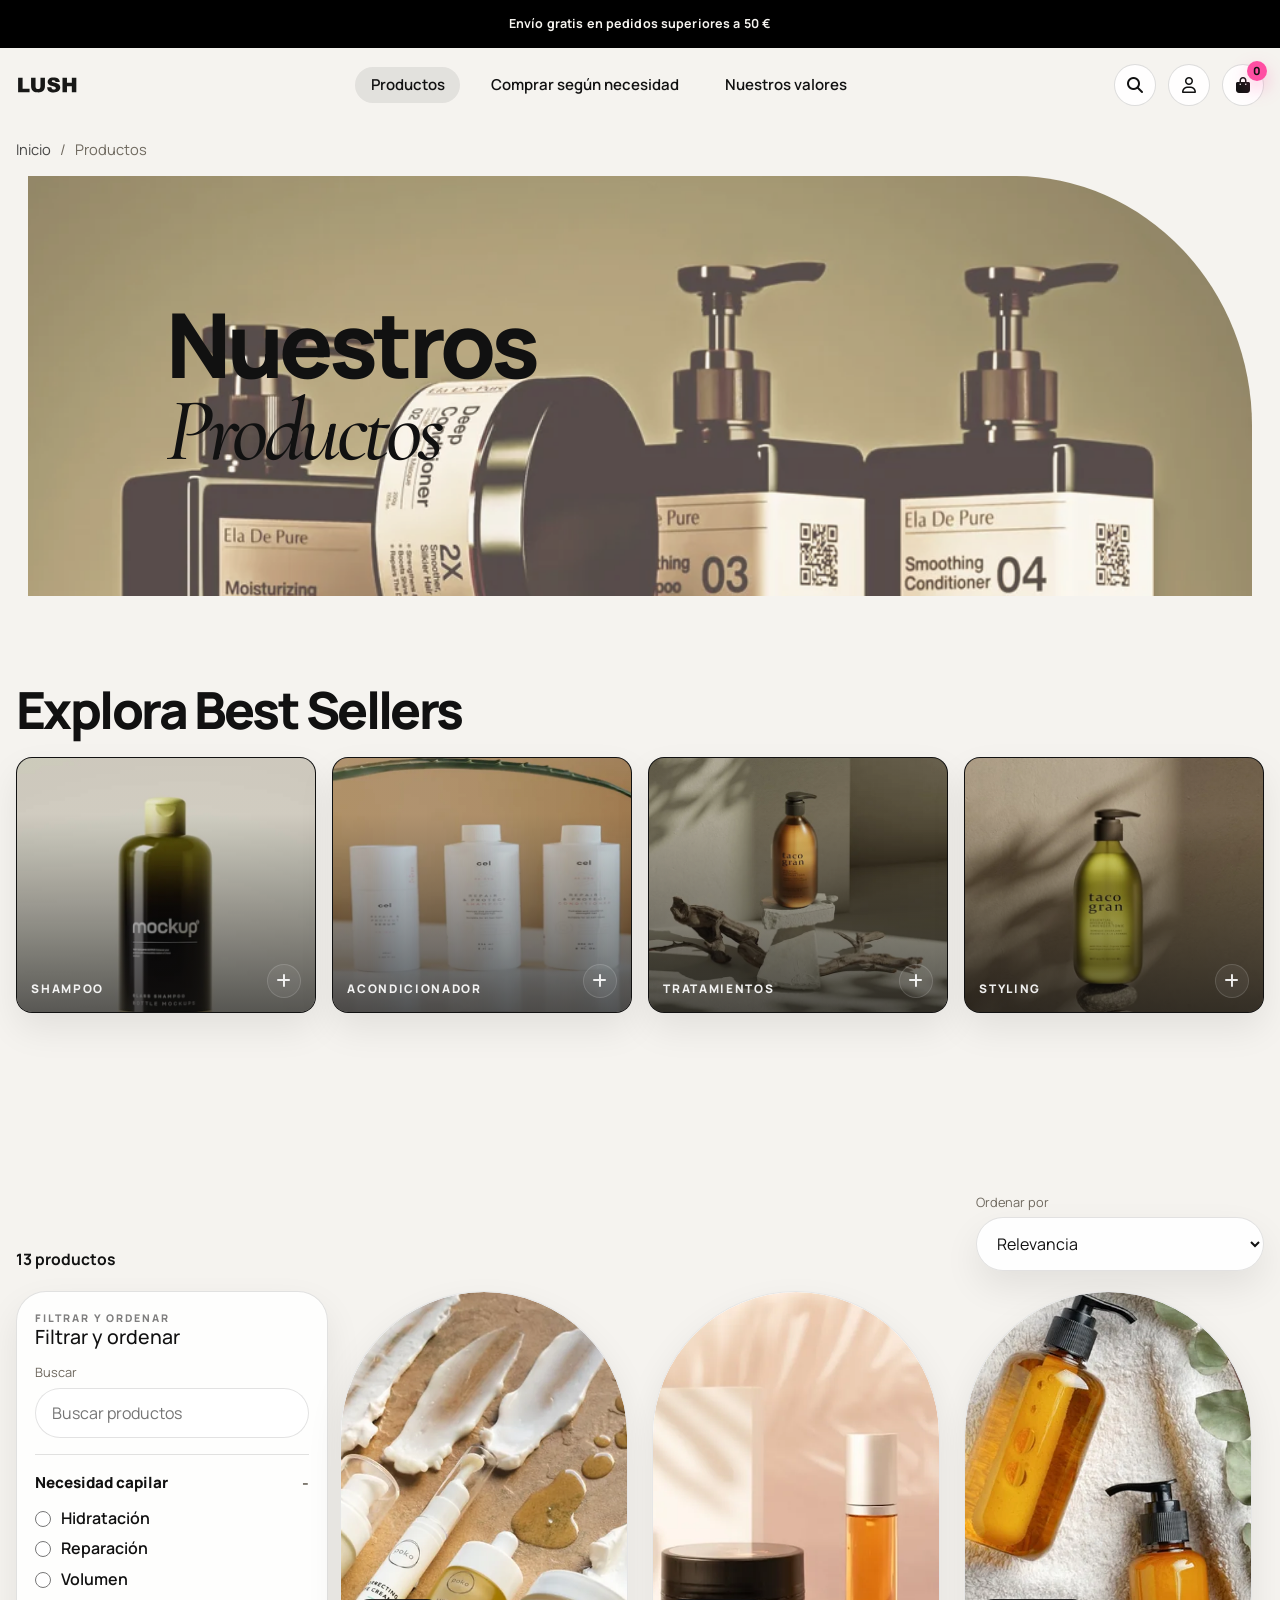
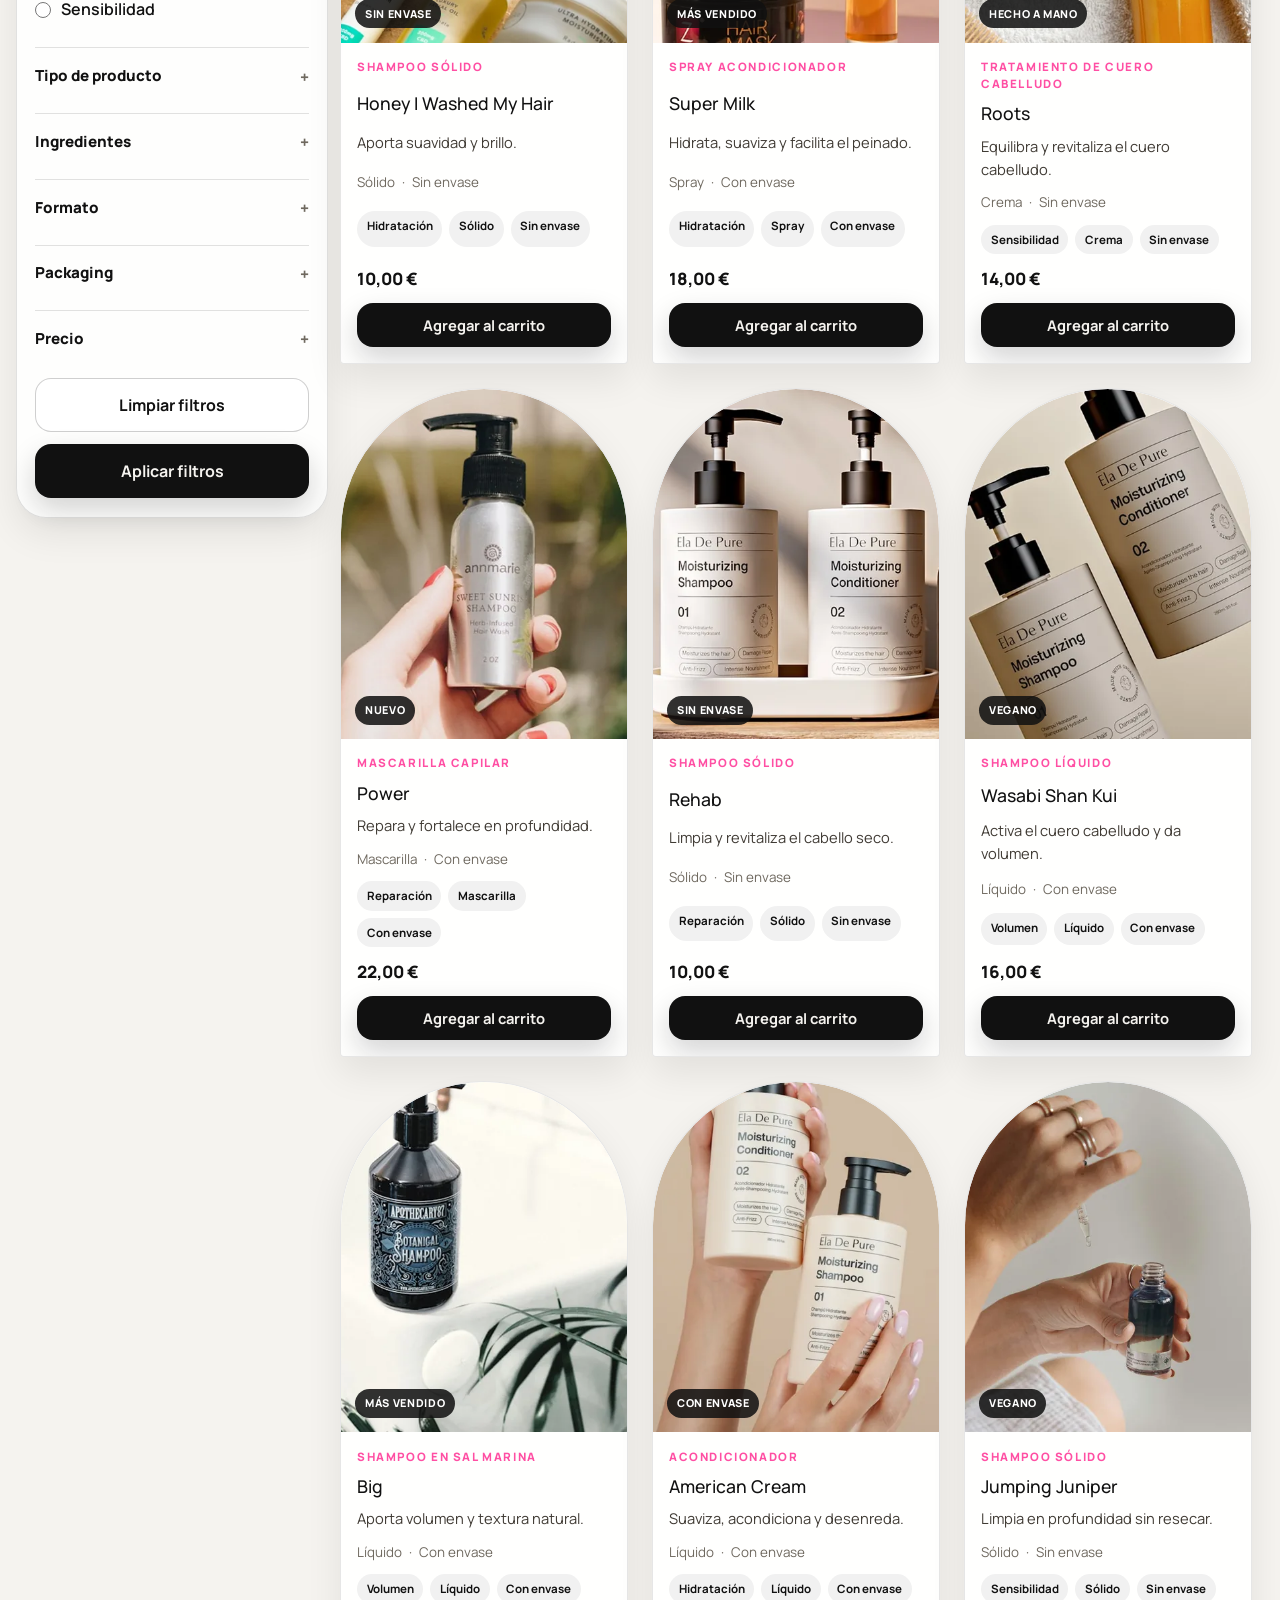
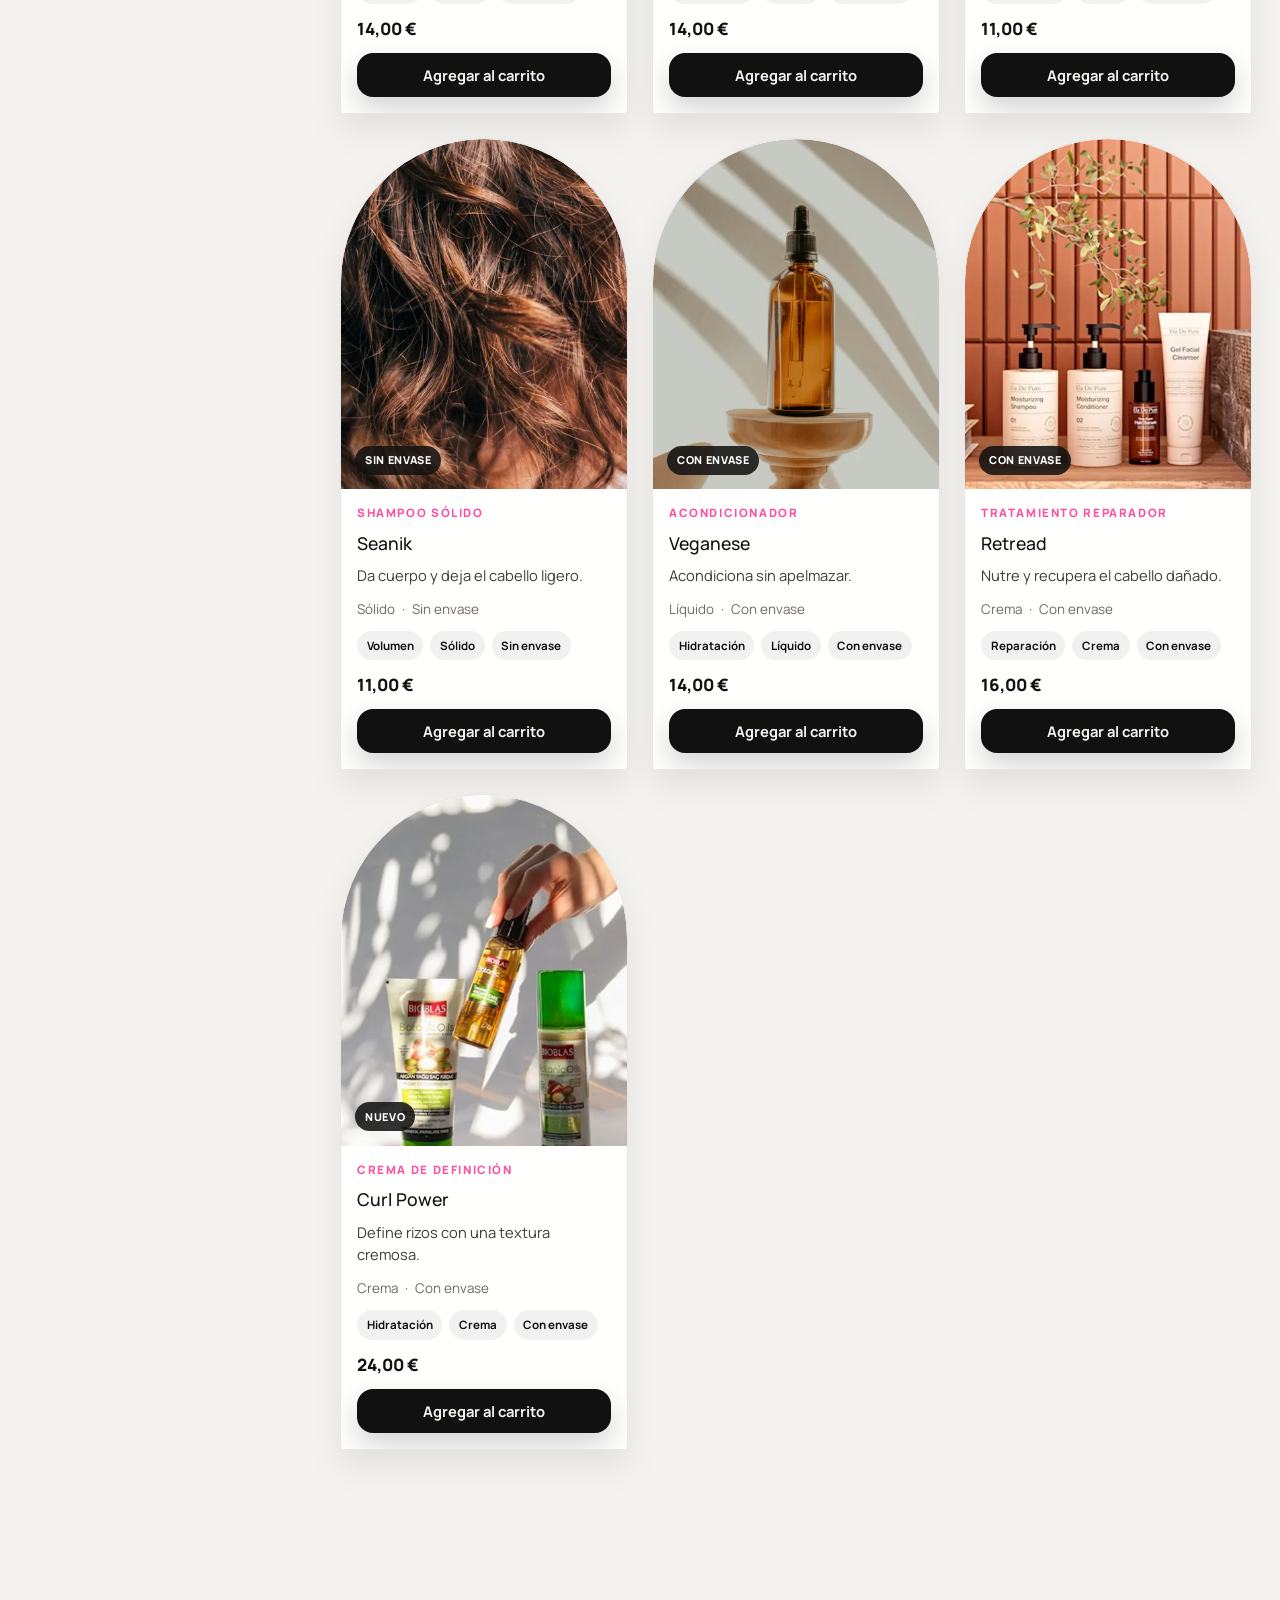
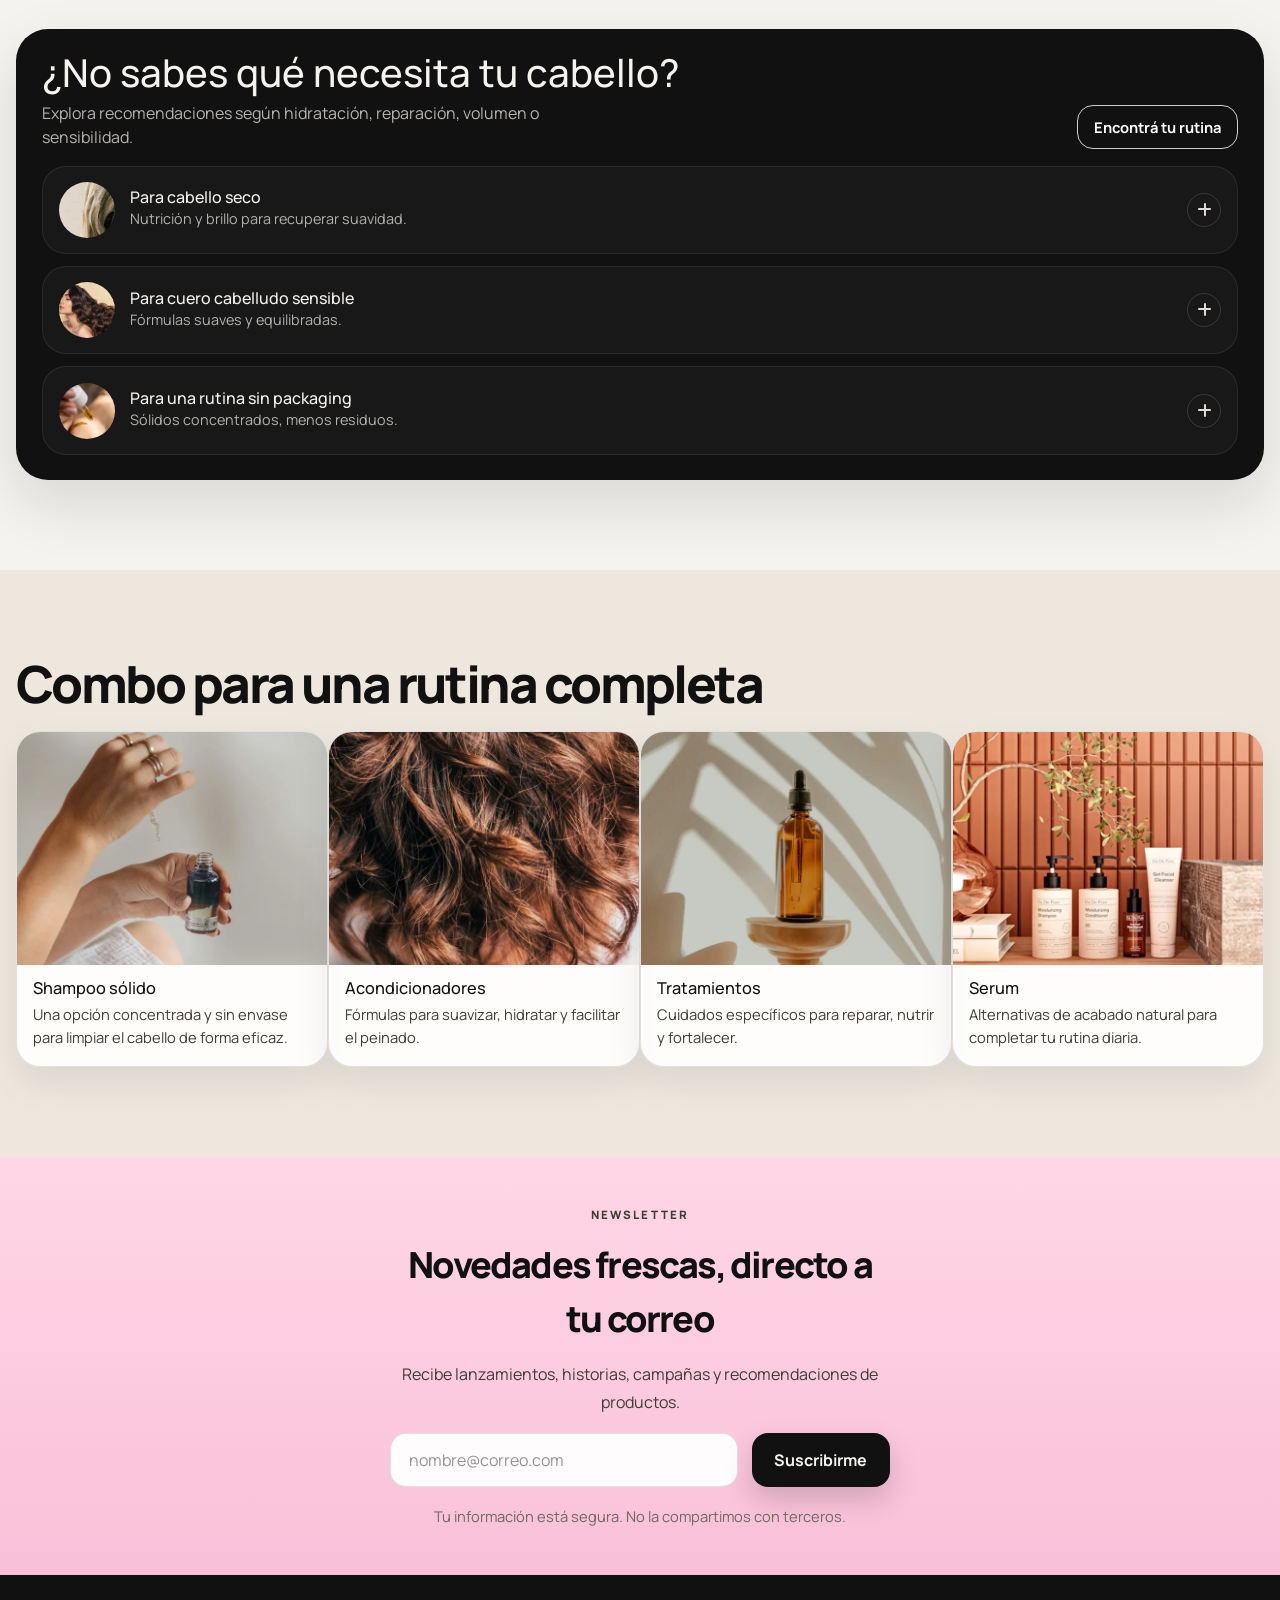
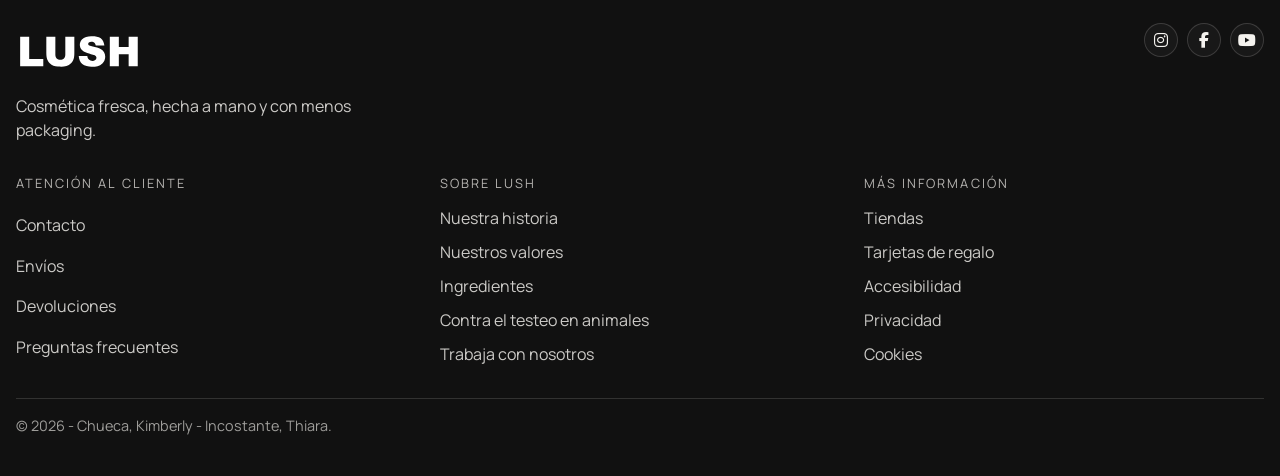
==== commit 644c4976: "Cambios de Beto" ====
--- a/secciones/productos.html
+++ b/secciones/productos.html
@@ -9,7 +9,7 @@
   <link rel="preconnect" href="https://fonts.googleapis.com">
   <link rel="preconnect" href="https://fonts.gstatic.com" crossorigin>
   <link href="https://fonts.googleapis.com/css2?family=Cormorant+Garamond:ital,wght@0,500;0,600;1,500;1,600&family=Manrope:wght@400;500;600;700;800&display=swap" rel="stylesheet">
-  <link href="https://cdn.jsdelivr.net/npm/bootstrap@5.3.3/dist/css/bootstrap.min.css" rel="stylesheet">
+  <link href="https://cdn.jsdelivr.net/npm/bootstrap@5.3.3/dist/css/bootstrap.min.css" rel="stylesheet">
   <link rel="stylesheet" href="https://cdnjs.cloudflare.com/ajax/libs/font-awesome/6.5.2/css/all.min.css" referrerpolicy="no-referrer">
   <link rel="stylesheet" href="../css/estilos.css">
 </head>
@@ -117,36 +117,27 @@
 
     <section class="hero hero--products">
       <div class="shell hero__grid hero__grid--products row align-items-center g-5">
+        <img
+          class="hero__visual-image--products"
+          src="../assets/webp/hair-care/hair-care-header-desktop.webp"
+          srcset="../assets/webp/hair-care/hair-care-header-mobile.webp 640w, ../assets/webp/hair-care/hair-care-header-tablet.webp 960w, ../assets/webp/hair-care/hair-care-header-desktop.webp 1400w"
+          sizes="(min-width: 1200px) 56vw, 100vw"
+          alt="Colección Hair Care de LUSH"
+          loading="eager"
+          fetchpriority="high">
         <div class="hero__copy hero__copy--products col-12 col-lg-5">
-          <p class="eyebrow">Nuestros productos</p>
           <h2 class="hero__title hero__title--products">
             Nuestros<br>
             <span class="serif-accent">Productos</span>
           </h2>
-          <p class="hero__lead">Cuidado capilar fresco y efectivo para diferentes tipos de cabello, texturas y rutinas.</p>
-          <p class="hero__lead hero__lead--secondary">Elige por necesidad, formato o acabado.</p>
-        </div>
-
-        <div class="hero__visual hero__visual--products col-12 col-lg-7">
-          <img
-            class="hero__visual-image"
-            src="../assets/webp/hair-care/hair-care-header-desktop.webp"
-            srcset="../assets/webp/hair-care/hair-care-header-mobile.webp 640w, ../assets/webp/hair-care/hair-care-header-tablet.webp 960w, ../assets/webp/hair-care/hair-care-header-desktop.webp 1400w"
-            sizes="(min-width: 1200px) 56vw, 100vw"
-            alt="Colección Hair Care de LUSH"
-            loading="eager"
-            fetchpriority="high">
-
-          <img class="decor-ellipse decor-ellipse--products" src="../assets/pink_elipse.svg" alt="" aria-hidden="true">
-        </div>
+        </div>
+
       </div>
     </section>
 
     <section class="section section--bestsellers" id="best-sellers">
       <div class="shell section-heading">
-        <p class="eyebrow">Explora Best Sellers</p>
         <h2>Explora Best Sellers</h2>
-        <p>Elige por tipo de producto y entra directo a lo que más se usa en la rutina.</p>
       </div>
 
       <div class="shell seller-grid row g-4">
@@ -335,11 +326,10 @@
       <div class="shell guidance-panel">
         <div class="guidance-panel__header">
           <div>
-            <p class="eyebrow eyebrow--light">¿No sabes qué necesita tu cabello?</p>
             <h2>¿No sabes qué necesita tu cabello?</h2>
             <p>Explora recomendaciones según hidratación, reparación, volumen o sensibilidad.</p>
           </div>
-          <button class="button button--light button--small" type="button" data-clear-catalog-filters>Encontrar tu rutina</button>
+          <button class="button button--light button--small" type="button" data-clear-catalog-filters>Encontrá tu rutina</button>
         </div>
 
         <div class="guidance-rows">
@@ -393,9 +383,7 @@
 
     <section class="section section--combo">
       <div class="shell section-heading">
-        <p class="eyebrow">Combo para una rutina completa</p>
         <h2>Combo para una rutina completa</h2>
-        <p>Arma una rutina que combine limpieza, cuidado y acabado sin complicarte.</p>
       </div>
 
       <div class="shell combo-grid row g-4">
@@ -517,7 +505,7 @@
         </div>
       </div>
 
-      <div class="site-footer__legal">© 2024 Lush Fresh Handmade Cosmetics. Todos los derechos reservados.</div>
+      <div class="site-footer__legal">© 2026 - Chueca, Kimberly - Incostante, Thiara.</div>
     </div>
   </footer>
 
--- a/css/estilos.css
+++ b/css/estilos.css
@@ -106,6 +106,12 @@
   gap: 0.7rem;
   margin-bottom: 1.6rem;
 }
+
+/* Newsletter */
+.newsletter {
+  background: linear-gradient(180deg, #ffd7e6 0%, #f9c0d8 100%);
+}
+
 .section-heading h2,
 .hero__title,
 .feature-band__copy h2,
@@ -142,7 +148,7 @@
   gap: 0.55rem;
   min-height: 54px;
   padding: 0 1.35rem;
-  border-radius: 999px;
+  border-radius: 16px;
   border: 1px solid transparent;
   background: transparent;
   color: var(--ink);
@@ -542,6 +548,16 @@
   height: 100%;
   object-fit: cover;
 }
+.hero__visual-image--products {
+  overflow: hidden;
+  border-radius: 0px 250px 0px 0px;  
+  max-width: 1336px;
+  max-height: 420px;
+  width: 100%;
+  height: 100%;
+  object-fit: cover;
+  opacity: 0.7;
+}
 .hero__visual--products {
   min-height: clamp(26rem, 46vw, 36rem);
   border-radius: 42px 180px 42px 42px;
@@ -697,6 +713,7 @@
 }
 
 .category-card {
+  width:100%;
   position: relative;
   min-height: 100%;
   overflow: hidden;
@@ -846,12 +863,12 @@
 }
 /* Favorites and products cards */
 .product-card {
+  border-radius: 999px 999px 28px 28px;
   display: flex;
   flex-direction: column;
   min-height: 100%;
   overflow: hidden;
   border: 1px solid rgba(17, 17, 17, 0.1);
-  border-radius: 28px;
   background: rgba(255, 255, 255, 0.94);
   box-shadow: var(--shadow-soft);
 }
@@ -860,7 +877,7 @@
   aspect-ratio: 4 / 4.9;
   overflow: hidden;
   background: linear-gradient(180deg, rgba(255, 79, 163, 0.08), rgba(255, 255, 255, 0.85));
-  border-radius: 999px 999px 28px 28px;
+  border-radius: 999px 999px 0 0;
 }
 .product-card__media img {
   width: 100%;
@@ -992,38 +1009,29 @@
   object-fit: cover;
 }
 /* Newsletter */
-.newsletter { padding: 0 0 clamp(4rem, 6vw, 5rem); background: var(--bg); }
 .newsletter__panel {
   position: relative;
   display: grid;
   gap: 1.1rem;
   padding: clamp(1.6rem, 4vw, 3rem);
-  border-radius: 36px;
-  background: linear-gradient(180deg, #ffd7e6 0%, #f9c0d8 100%);
-  border: 1px solid rgba(17, 17, 17, 0.04);
-  box-shadow: var(--shadow);
   overflow: hidden;
   text-align: center;
   justify-items: center;
 }
-.newsletter__panel::after {
-  content: "";
-  position: absolute;
-  top: -2rem;
-  right: -2rem;
-  width: 16rem;
-  height: 16rem;
-  background: url("../assets/pink_elipse.svg") center / contain no-repeat;
-  opacity: 0.55;
-  pointer-events: none;
-}
 .newsletter__copy {
   display: grid;
   gap: 0.85rem;
-  max-width: 42rem;
+  max-width: 500px;
   justify-items: center;
 }
-.newsletter__copy h2 { font-size: clamp(2rem, 4vw, 3.5rem); max-width: 12ch; }
+.newsletter__copy h2 {
+  max-width: 480px;
+  margin: 0;
+  font-size: 36px;
+  font-weight: 800;
+  letter-spacing: -0.05em;
+  line-height: 1.5;
+}
 .newsletter__copy p {
   margin: 0;
   color: var(--text);
@@ -1036,13 +1044,14 @@
   align-items: center;
   justify-content: center;
   gap: 0.85rem;
+  max-width: 500px;
 }
 .field--email { flex: 1 1 20rem; }
 .field--email input {
   width: 100%;
   min-height: 54px;
   padding: 0 1.1rem;
-  border-radius: 999px;
+  border-radius: 16px;
   border: 1px solid var(--line);
   background: rgba(255, 255, 255, 0.95);
   color: var(--ink);
@@ -1129,7 +1138,16 @@
   font-size: 0.92rem;
 }
 .breadcrumb a { color: var(--ink); opacity: 0.76; }
-.hero__copy--products { padding-top: 1.25rem; }
+.hero__copy--products {
+  position: absolute;
+  padding-top: 1.25rem;
+  left: 150px;
+}
+
+.hero__grid--products {
+  position:relative;
+}
+
 .hero__grid--products .hero__copy { max-width: 34rem; }
 .seller-card {
   position: relative;
@@ -1181,12 +1199,22 @@
   color: rgba(255, 255, 255, 0.9);
   background: rgba(255, 255, 255, 0.06);
 }
+.seller-grid {
+  gap: 16px;
+  flex-wrap: nowrap;
+}
+
+.seller-grid .seller-card {
+  flex: 1 1 25%;
+  min-width: 0;
+}
+
 .seller-card:hover img,
 .seller-card:focus-visible img { transform: scale(1.04); }
-.seller-card--one { border-radius: 999px 999px 26px 26px; }
-.seller-card--two { border-radius: 26px 26px 26px 140px; }
-.seller-card--three { border-radius: 26px 140px 26px 26px; }
-.seller-card--four { border-radius: 999px 26px 26px 26px; }
+.seller-card--one { border-radius: 16px; }
+.seller-card--two { border-radius: 16px; }
+.seller-card--three { border-radius: 16px; }
+.seller-card--four { border-radius: 16px; }
 .catalog-toolbar {
   display: grid;
   grid-template-columns: auto minmax(0, 1fr);
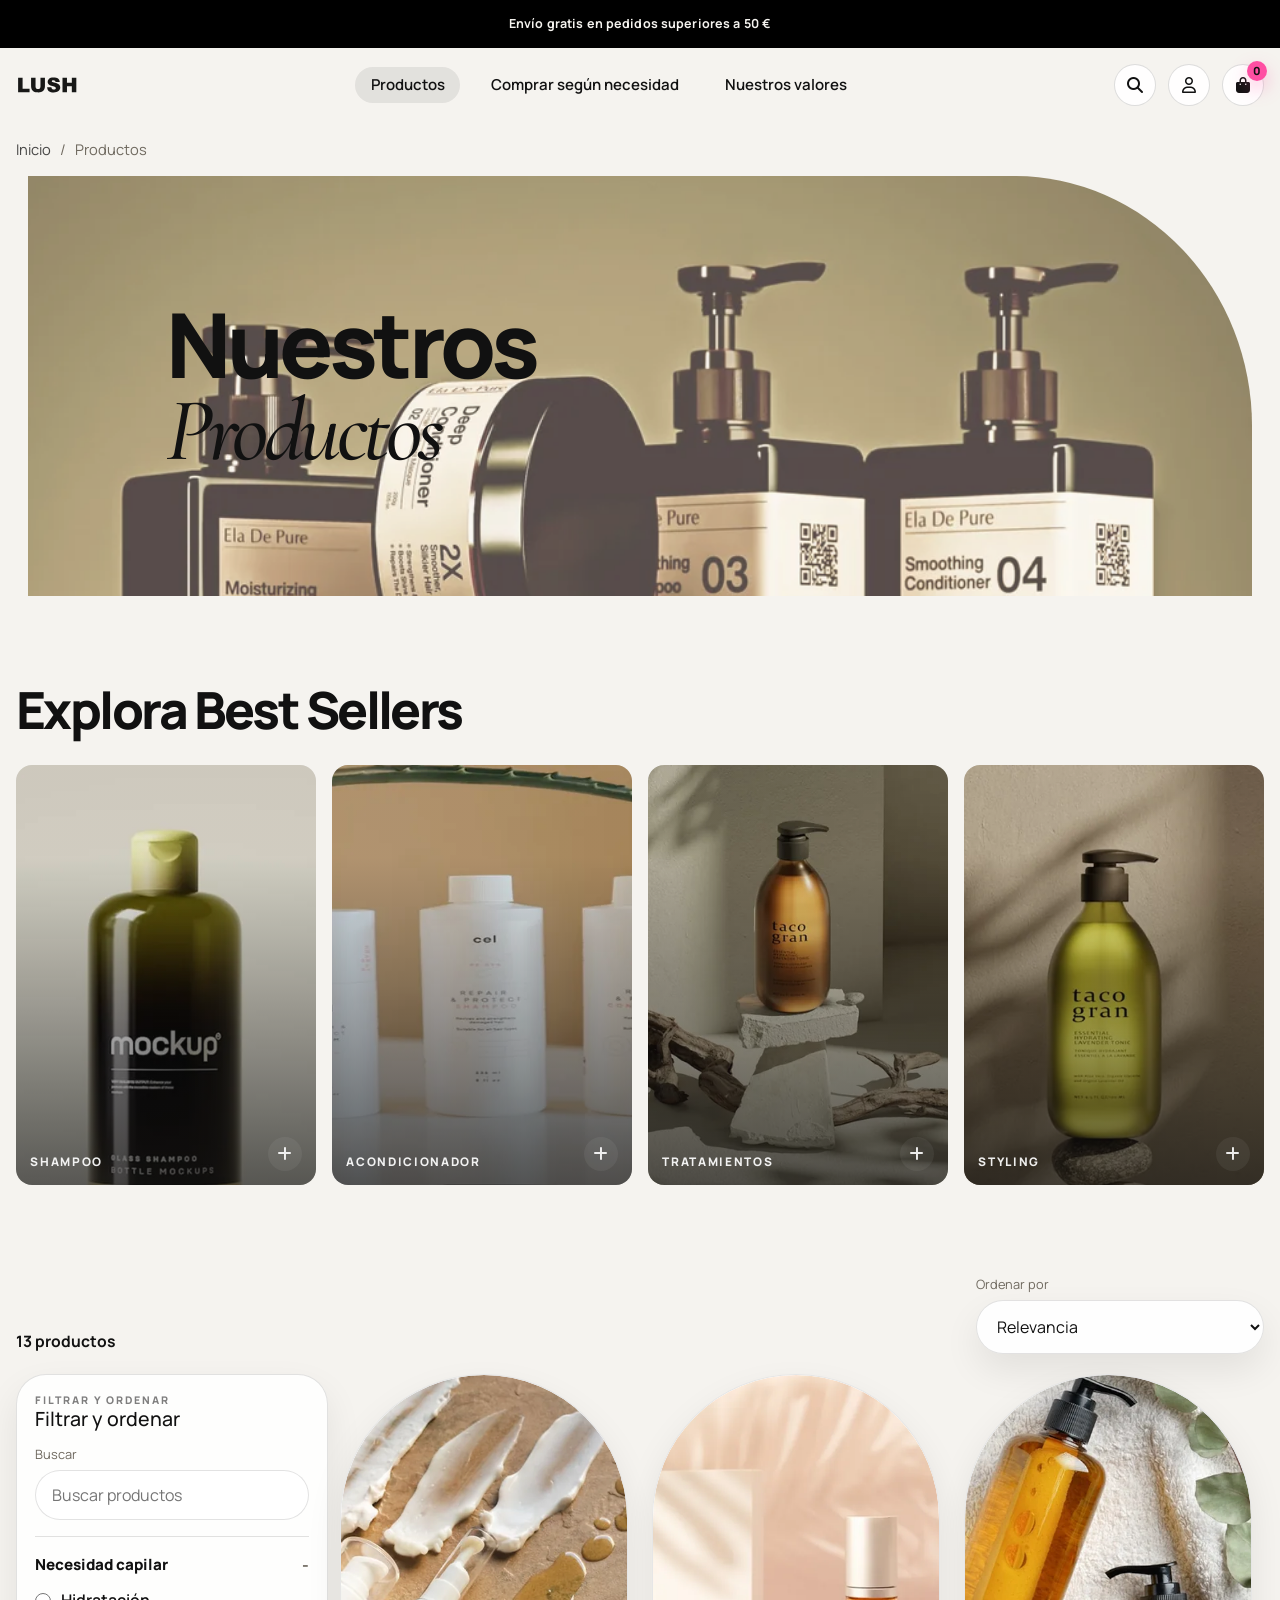
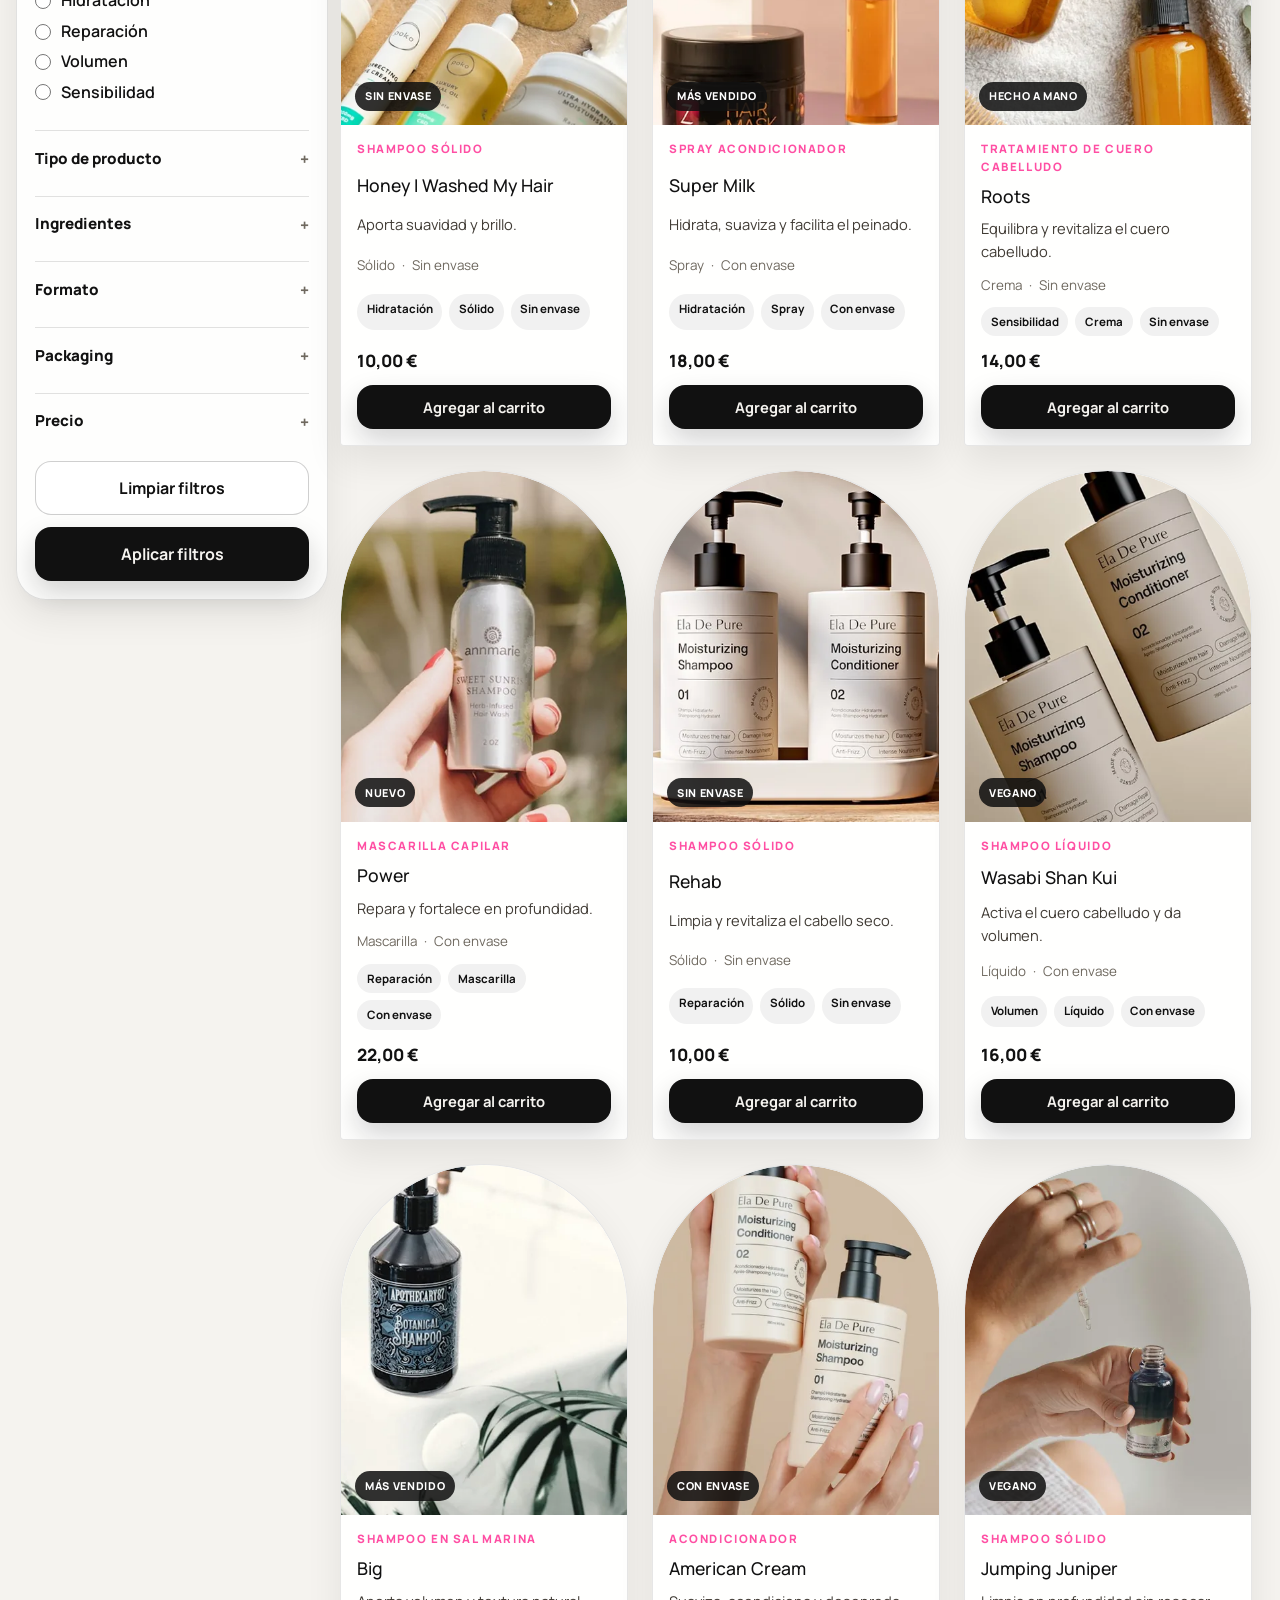
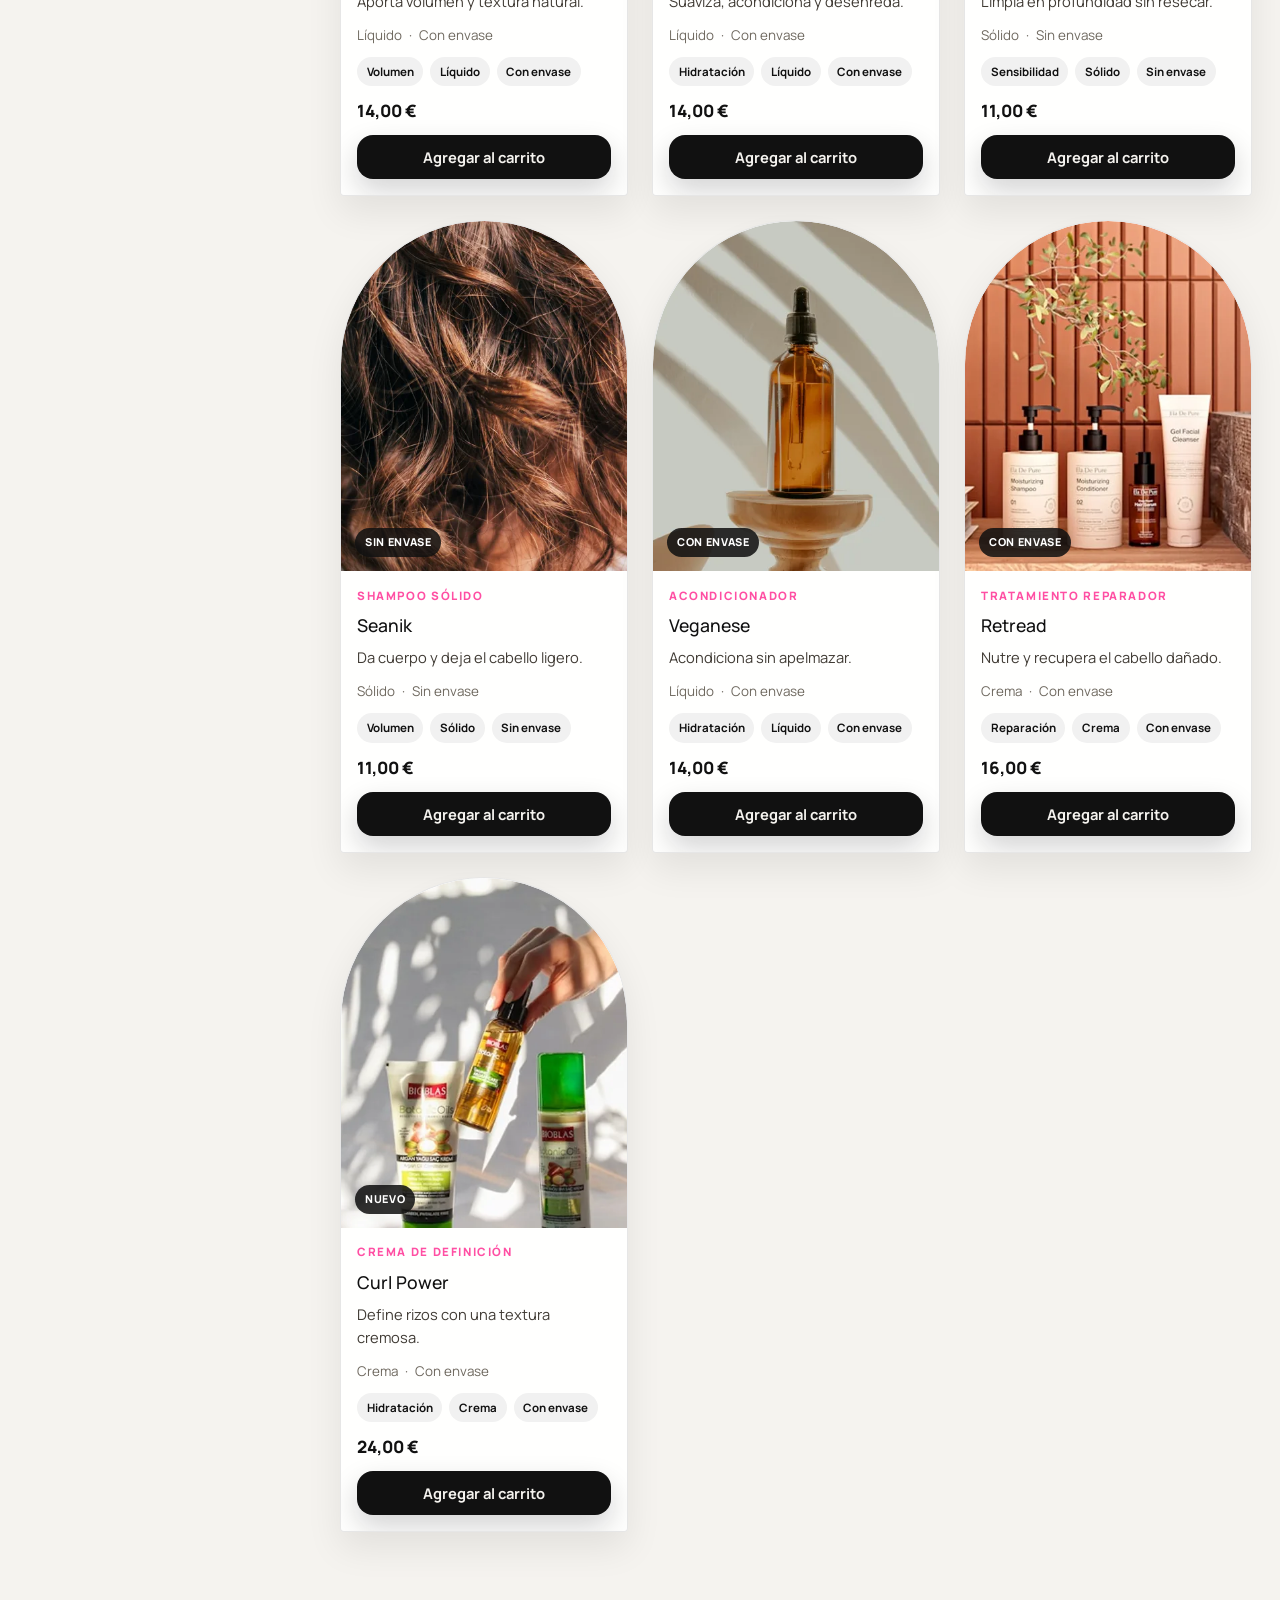
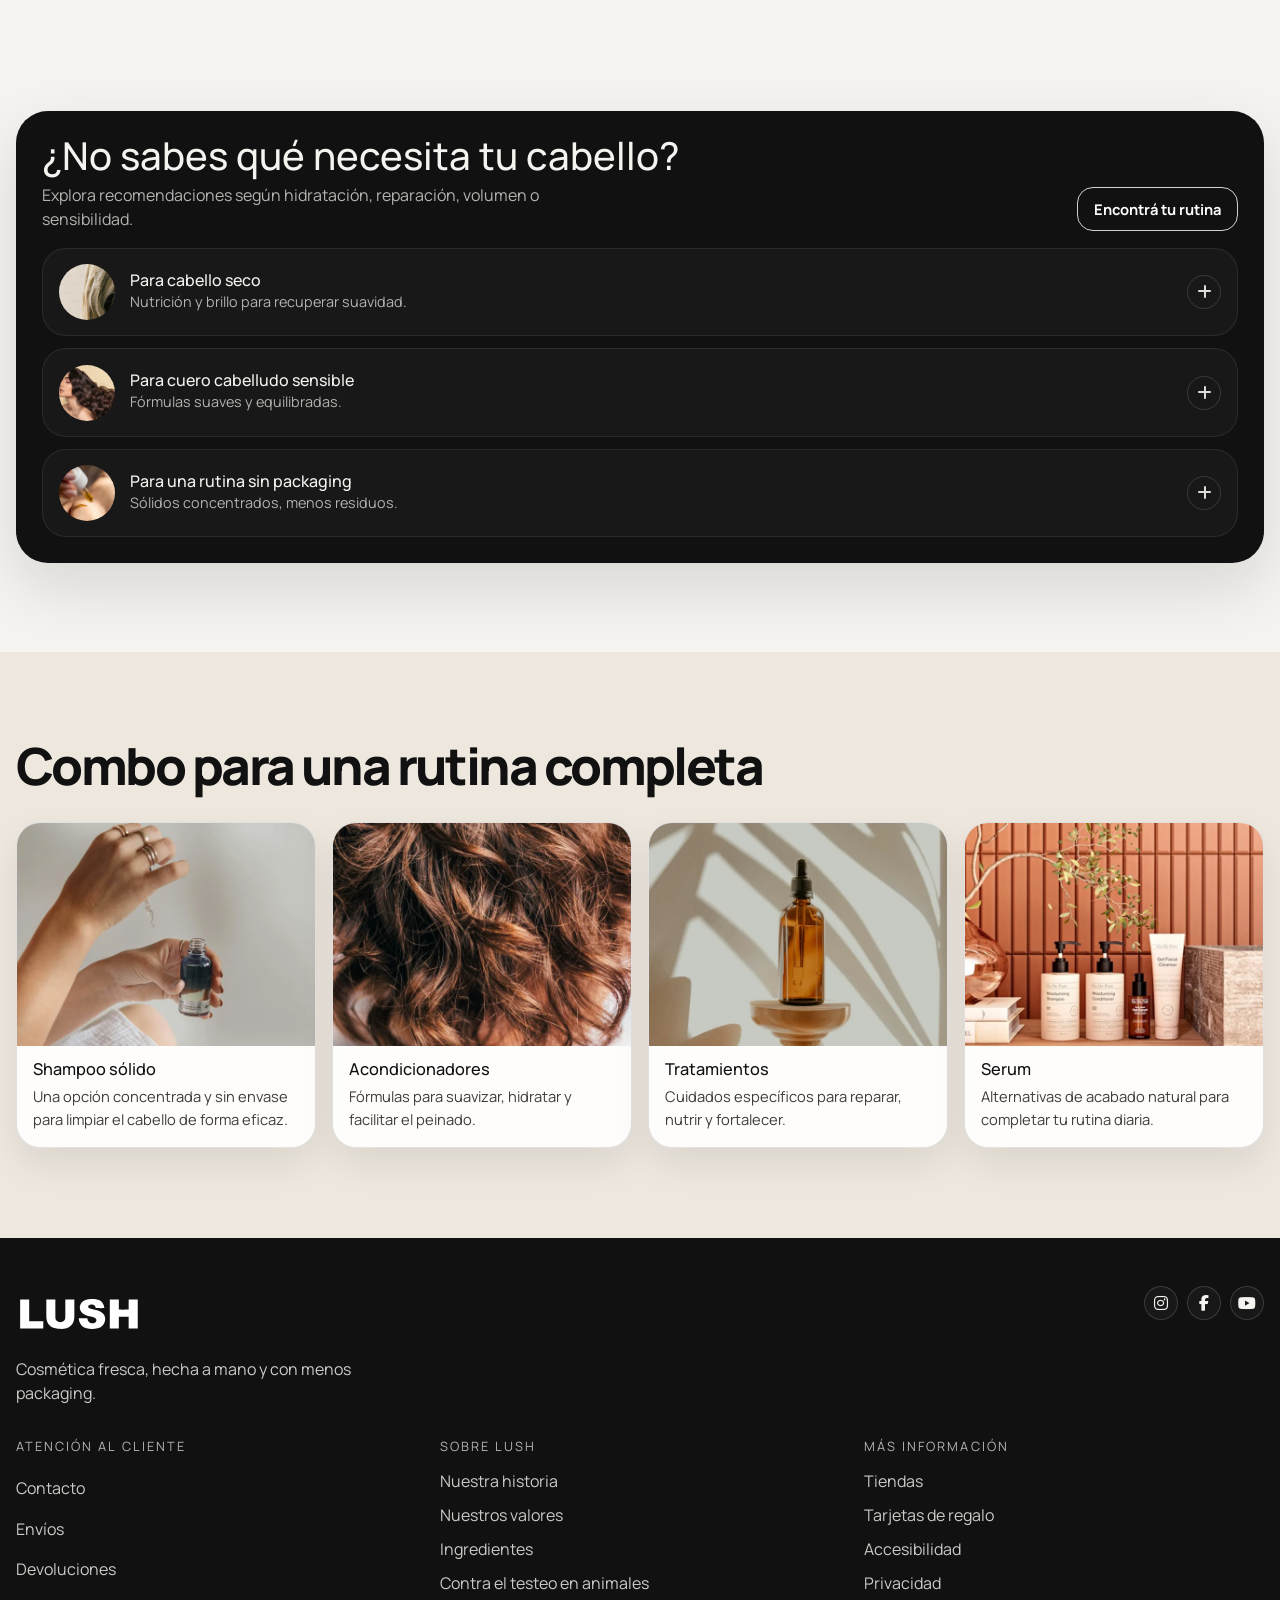
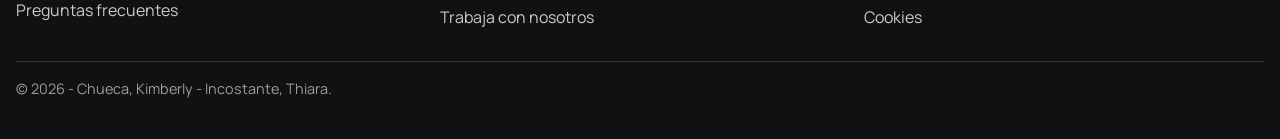
==== commit f4acf2be: "Cambios de Beto (3)" ====
--- a/secciones/productos.html
+++ b/secciones/productos.html
@@ -441,25 +441,7 @@
       </div>
     </section>
 
-    <section class="newsletter" id="newsletter">
-      <div class="shell newsletter__panel">
-        <div class="newsletter__copy">
-          <p class="eyebrow">Newsletter</p>
-          <h2>Novedades frescas, directo a tu correo</h2>
-          <p>Recibe lanzamientos, historias, campañas y recomendaciones de productos.</p>
-        </div>
-
-        <form class="newsletter__form" data-newsletter-form>
-          <label class="field field--email" for="newsletter-email">
-            <span class="sr-only">Correo electrónico</span>
-            <input id="newsletter-email" name="email" type="email" placeholder="nombre@correo.com" autocomplete="email" required>
-          </label>
-          <button class="button button--primary" type="submit">Suscribirme</button>
-        </form>
-
-        <p class="newsletter__note">Tu información está segura. No la compartimos con terceros.</p>
-      </div>
-    </section>
+
   </main>
 
   <footer class="site-footer">
--- a/css/estilos.css
+++ b/css/estilos.css
@@ -104,7 +104,7 @@
 .section-heading {
   display: grid;
   gap: 0.7rem;
-  margin-bottom: 1.6rem;
+  margin-bottom: 3.6rem;
 }
 
 /* Newsletter */
@@ -506,6 +506,11 @@
 }
 /* Shared section rhythm */
 .section { padding: clamp(4rem, 7vw, 6.5rem) 0; }
+.section--bestsellers {
+  padding: 0;
+  padding-top: clamp(4rem, 7vw, 6.5rem);
+}
+
 /* Home hero */
 .hero { position: relative; overflow: clip; }
 .hero--home { padding-top: 1.75rem;
@@ -1148,16 +1153,31 @@
   position:relative;
 }
 
+.combo-grid {
+  gap: 16px !important;
+  display: grid;
+  grid-template-columns: repeat(2, 1fr);
+}
+
+@media (min-width: 768px) {
+  .combo-grid {
+    grid-template-columns: repeat(4, 1fr);
+  }
+}
+
+.combo-grid .combo-card {
+  width: 100%;
+  margin: 0;
+}
+
 .hero__grid--products .hero__copy { max-width: 34rem; }
 .seller-card {
   position: relative;
-  min-height: 16rem;
+  border: none;
+  min-height: 420px;
   padding: 0;
   overflow: hidden;
-  border: 1px solid var(--line);
-  background: var(--ink);
   color: #fff;
-  box-shadow: var(--shadow-soft);
 }
 .seller-card img {
   position: absolute;
@@ -1195,18 +1215,18 @@
   align-items: center;
   justify-content: center;
   border-radius: 999px;
-  border: 1px solid rgba(255, 255, 255, 0.14);
   color: rgba(255, 255, 255, 0.9);
   background: rgba(255, 255, 255, 0.06);
 }
 .seller-grid {
-  gap: 16px;
-  flex-wrap: nowrap;
+  gap: 16px !important;
+  display: grid;
+  grid-template-columns: repeat(auto-fit, minmax(calc(25% - 12px), 1fr));
 }
 
 .seller-grid .seller-card {
-  flex: 1 1 25%;
-  min-width: 0;
+  width: 100%;
+  margin: 0;
 }
 
 .seller-card:hover img,
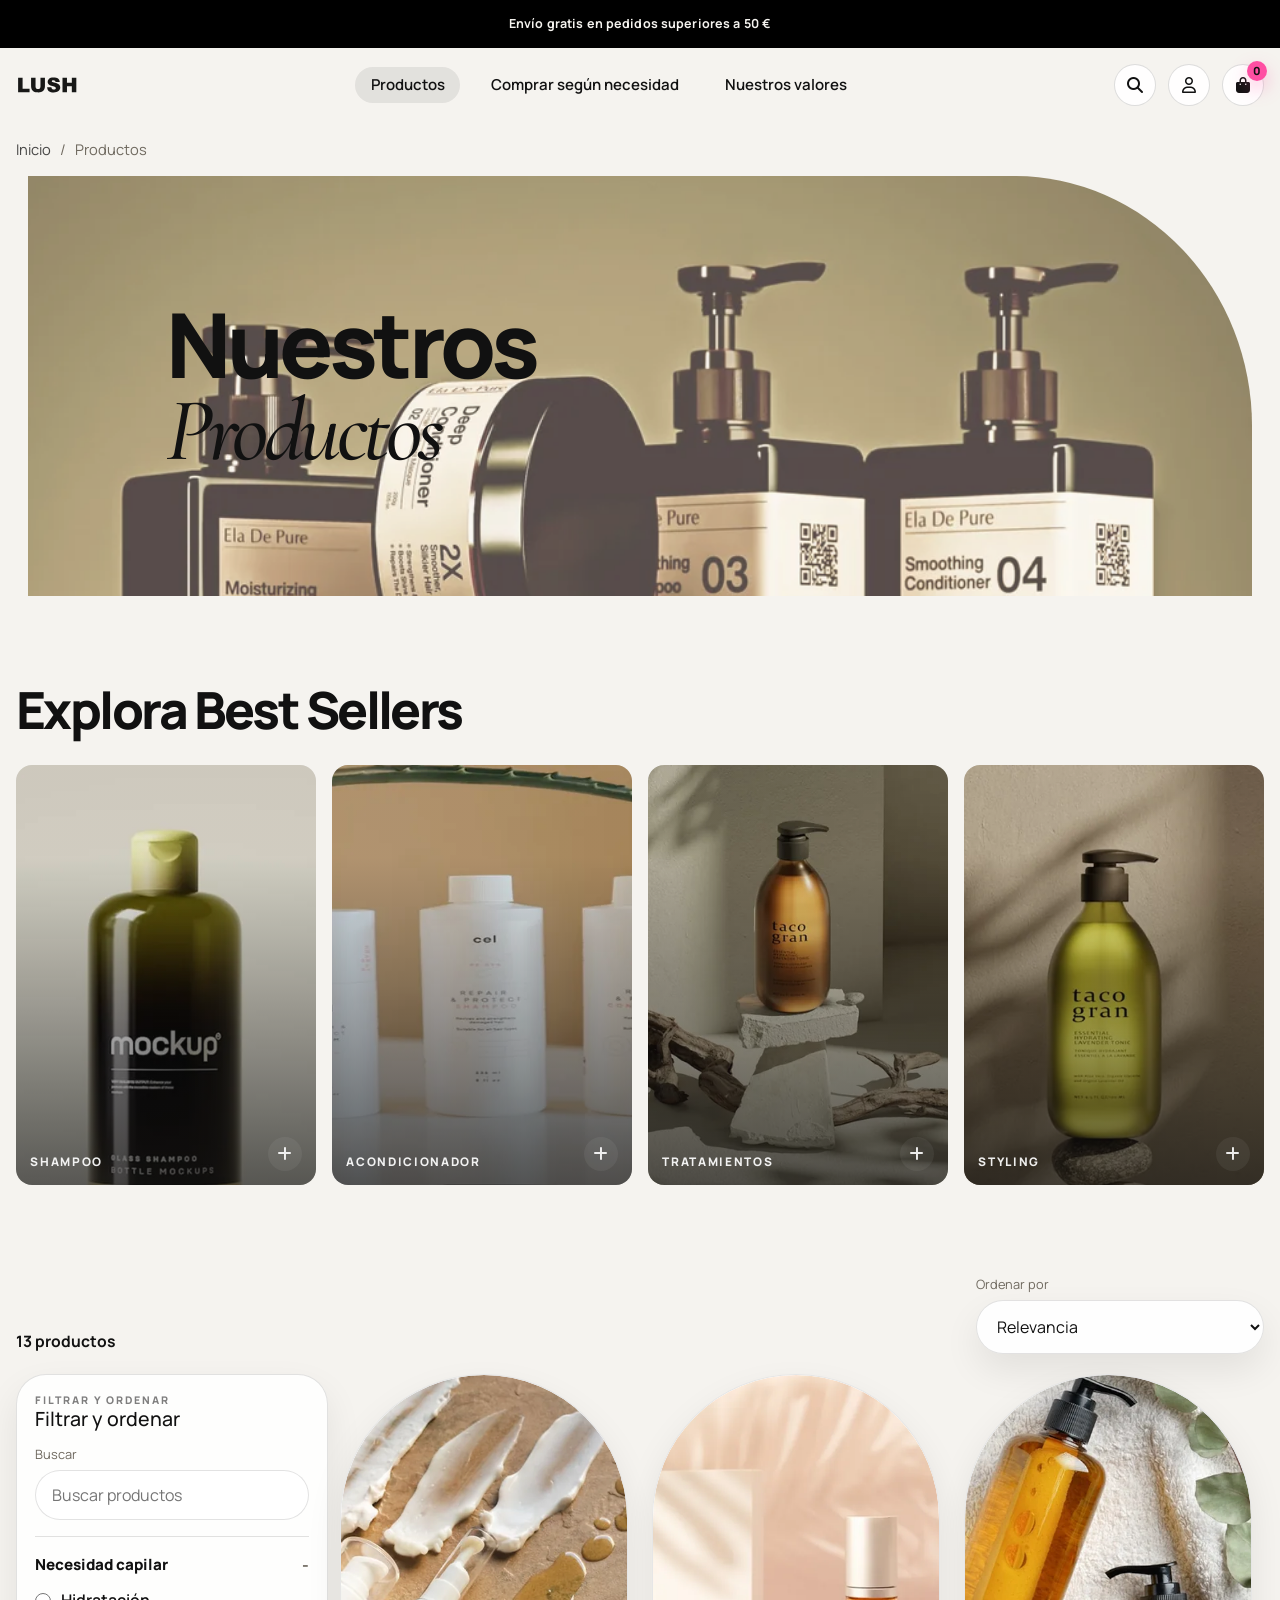
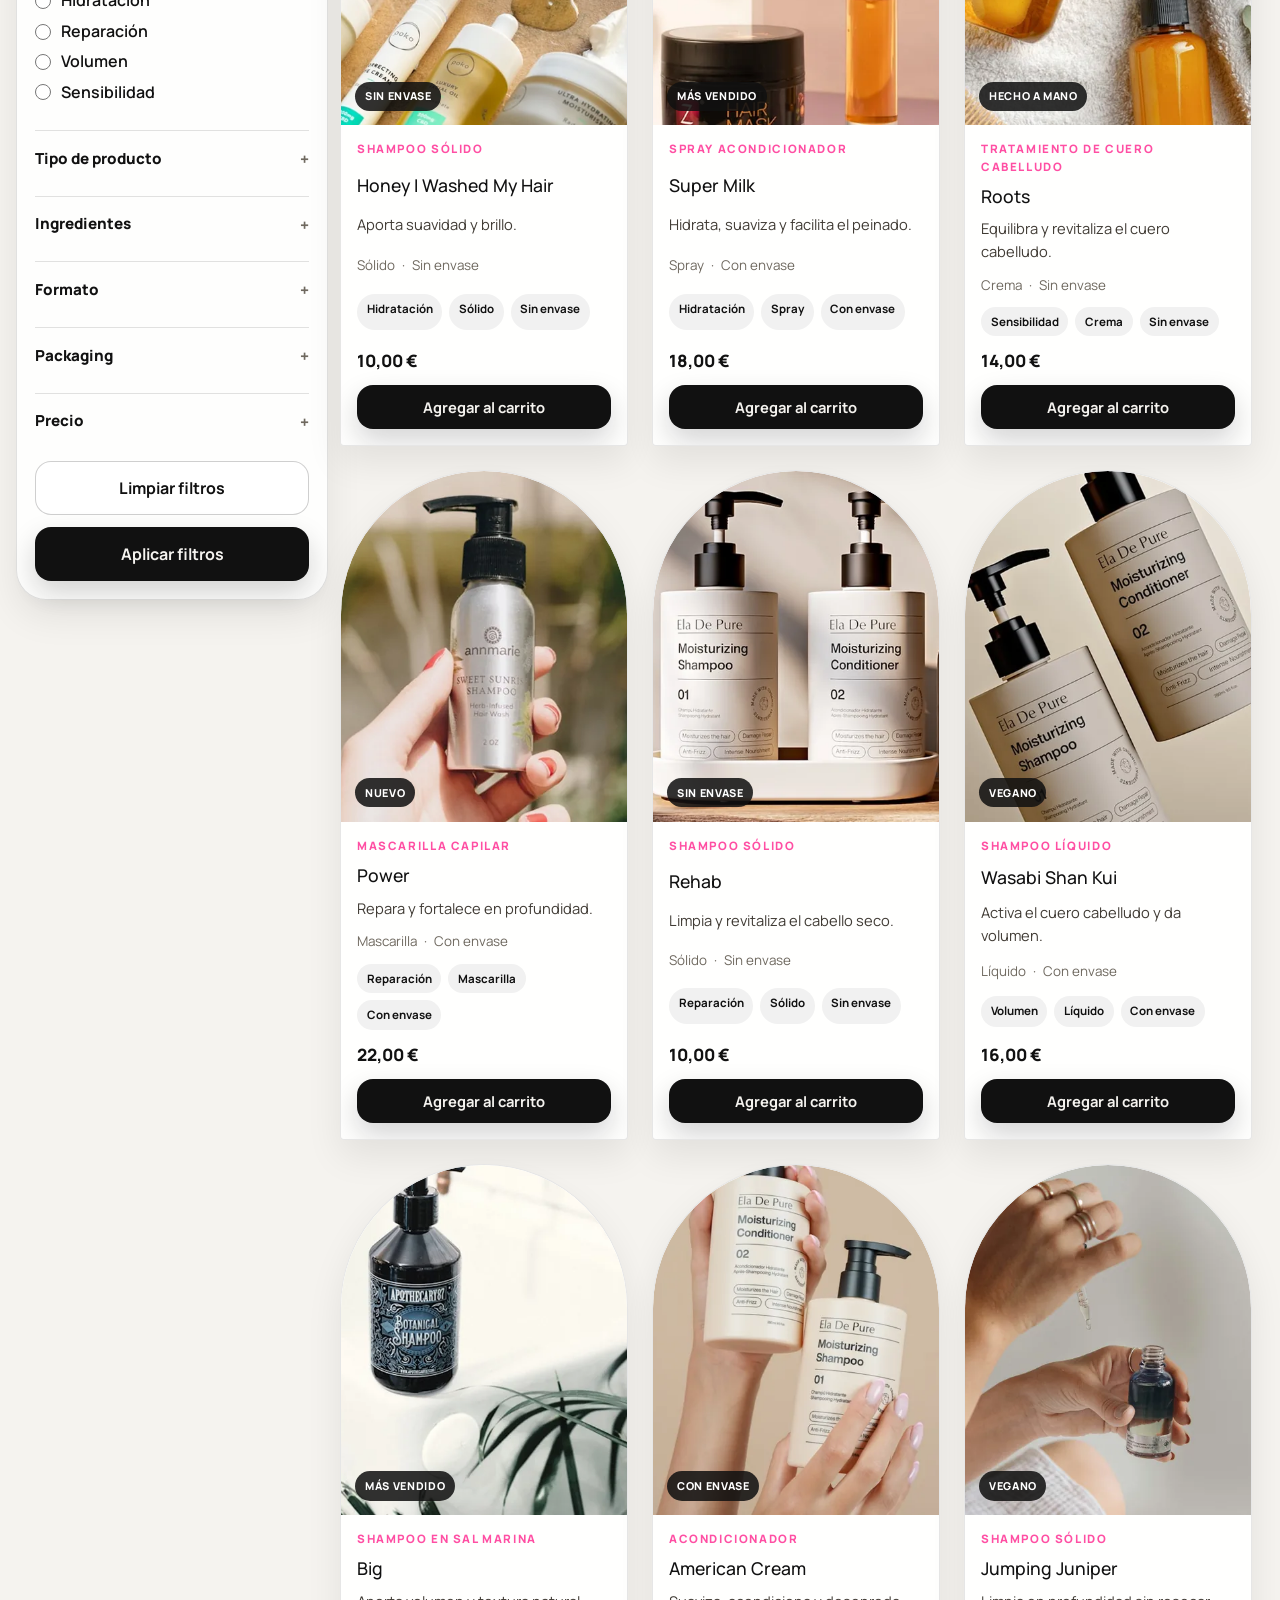
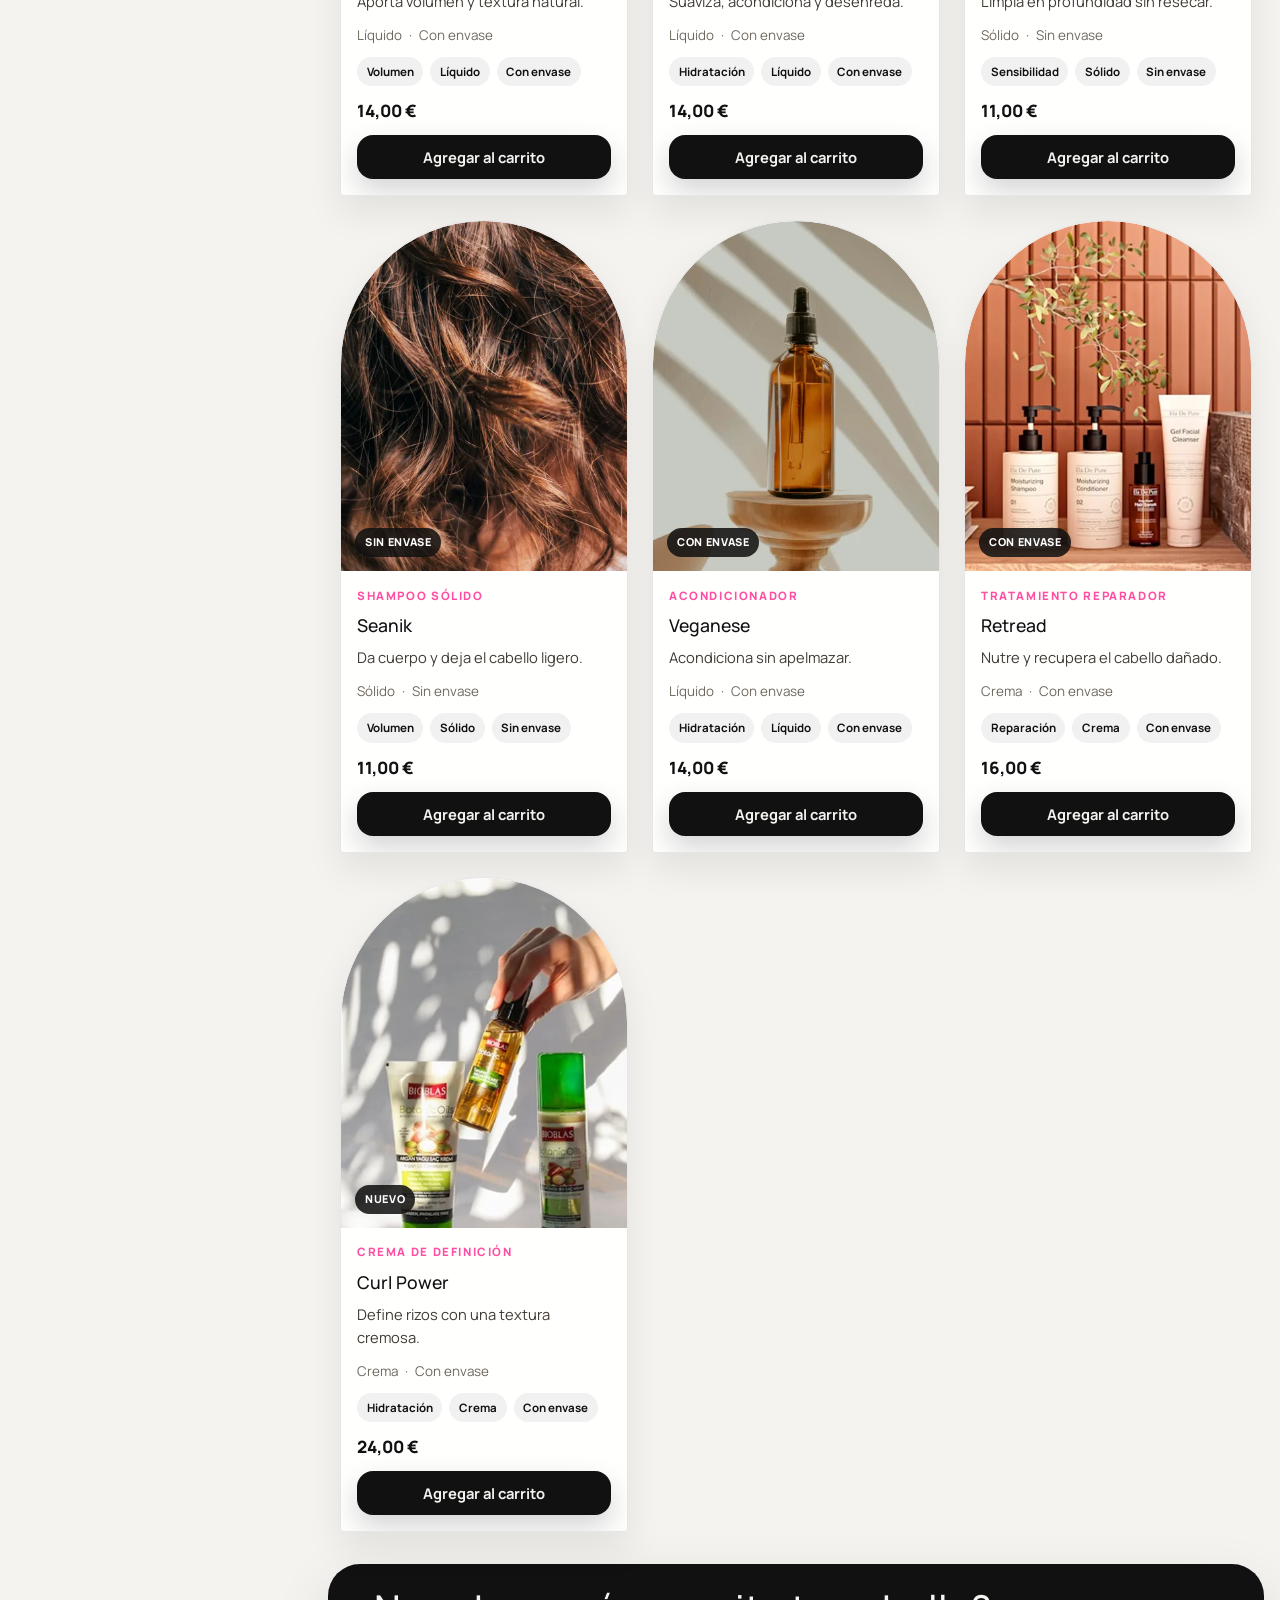
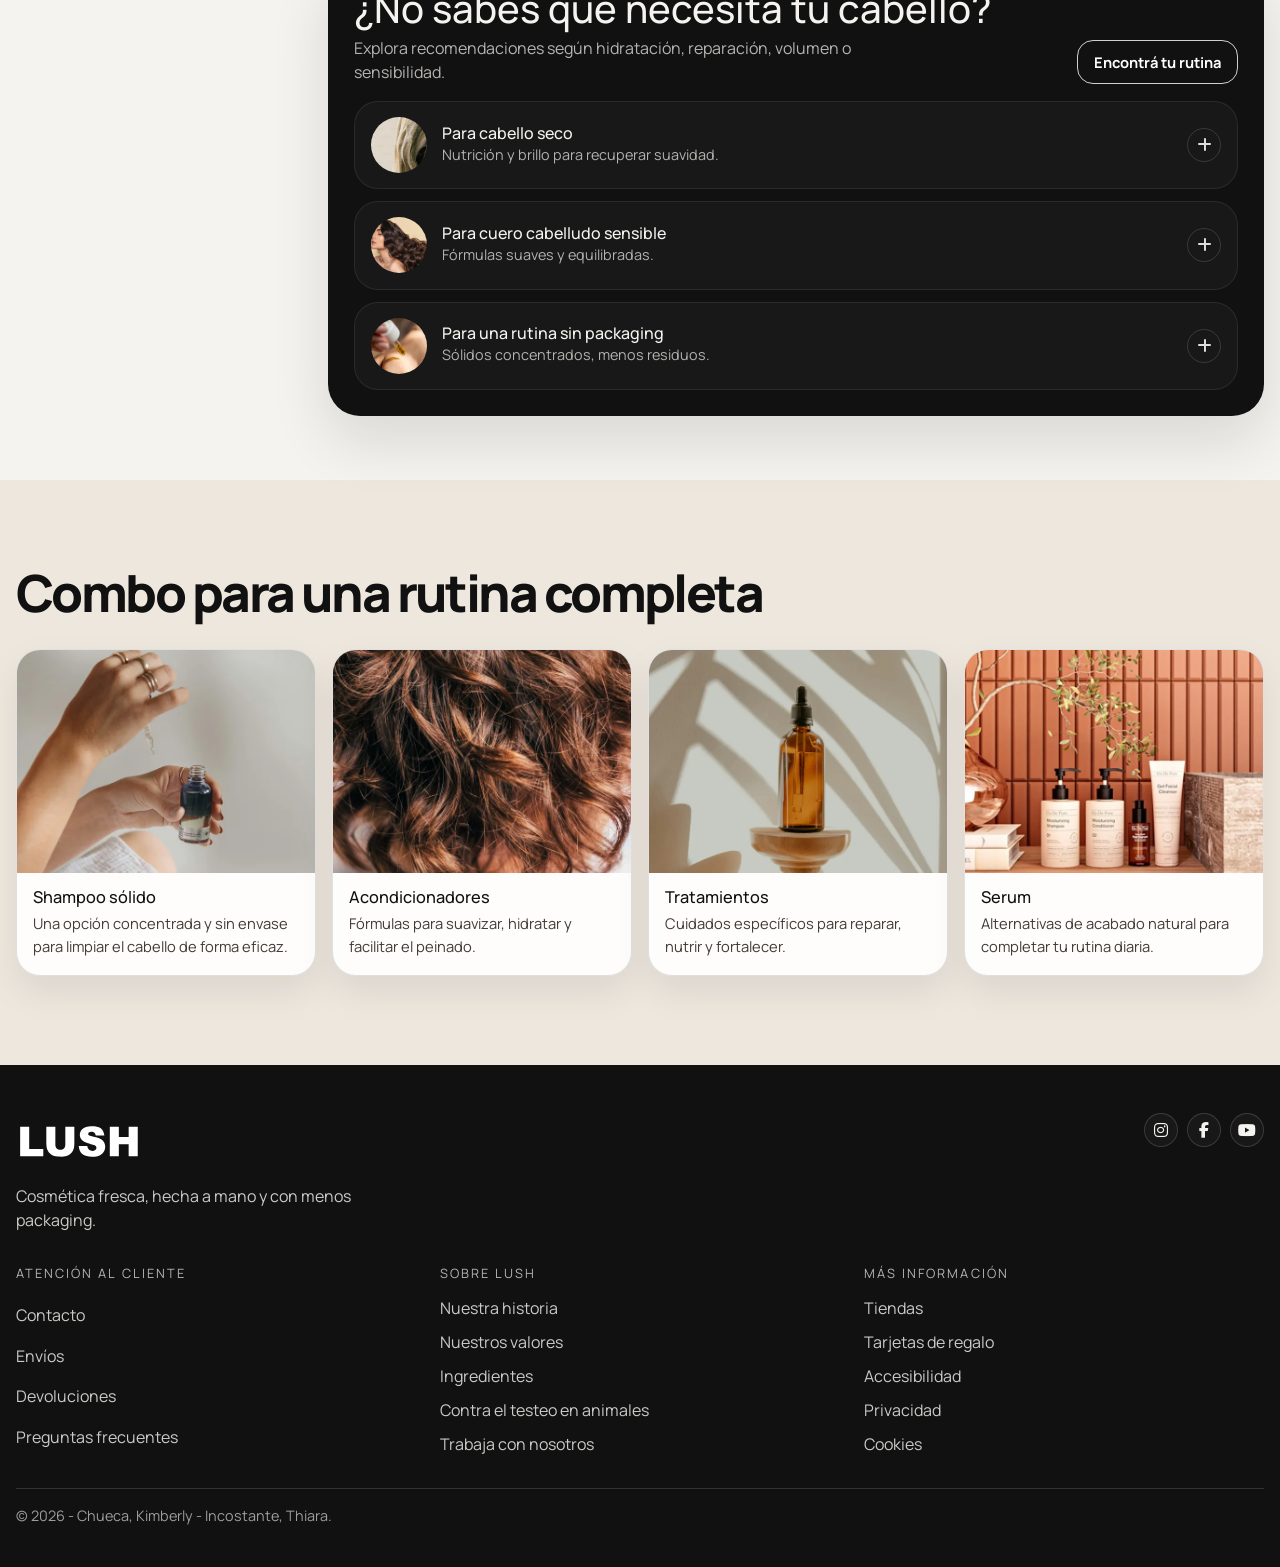
==== commit 713e2391: "Cambios de Beto (4)" ====
--- a/secciones/productos.html
+++ b/secciones/productos.html
@@ -323,7 +323,8 @@
     </section>
 
     <section class="section section--guidance">
-      <div class="shell guidance-panel">
+      <div class="shell row">
+        <div class="guidance-panel col-12 offset-lg-3 col-lg-9">
         <div class="guidance-panel__header">
           <div>
             <h2>¿No sabes qué necesita tu cabello?</h2>
@@ -378,6 +379,7 @@
             <span class="row-card__action" aria-hidden="true"><i class="fa-solid fa-plus"></i></span>
           </button>
         </div>
+        </div>
       </div>
     </section>
 
--- a/css/estilos.css
+++ b/css/estilos.css
@@ -1163,7 +1163,10 @@
   .combo-grid {
     grid-template-columns: repeat(4, 1fr);
   }
-}
+  
+}
+
+
 
 .combo-grid .combo-card {
   width: 100%;
@@ -1221,7 +1224,19 @@
 .seller-grid {
   gap: 16px !important;
   display: grid;
-  grid-template-columns: repeat(auto-fit, minmax(calc(25% - 12px), 1fr));
+  grid-template-columns: 1fr;
+}
+
+@media (min-width: 768px) {
+  .seller-grid {
+    grid-template-columns: repeat(2, 1fr);
+  }
+}
+
+@media (min-width: 1200px) {
+  .seller-grid {
+    grid-template-columns: repeat(4, 1fr);
+  }
 }
 
 .seller-grid .seller-card {
@@ -1456,6 +1471,14 @@
     gap: 1.5rem;
   }
 
+  .feature-band__visual {
+    display: none;
+  }
+
+  .category-card--small {
+    margin-top: 0 !important;
+  }
+
   .hero__copy {
     flex: 0 0 48%;
     max-width: 48%;
@@ -1512,6 +1535,7 @@
   .campaign__copy h2,
 .newsletter__copy h2 { max-width: 100%; }
 .section { padding: 3.5rem 0; }
+
 .section-heading--split { flex-direction: column; align-items: flex-start; }
 .site-footer__columns { grid-template-columns: 1fr; }
   .category-card--tall,
@@ -1683,3 +1707,11 @@
   .product-grid--home > div,
 .product-grid--home > .is-entering { transition-duration: 0.01ms; }
 }
+.section--guidance {
+  padding-top: 0 !important;  
+  padding-bottom: 64px;
+}
+
+.section--catalog {
+  padding-bottom: 32px;
+}
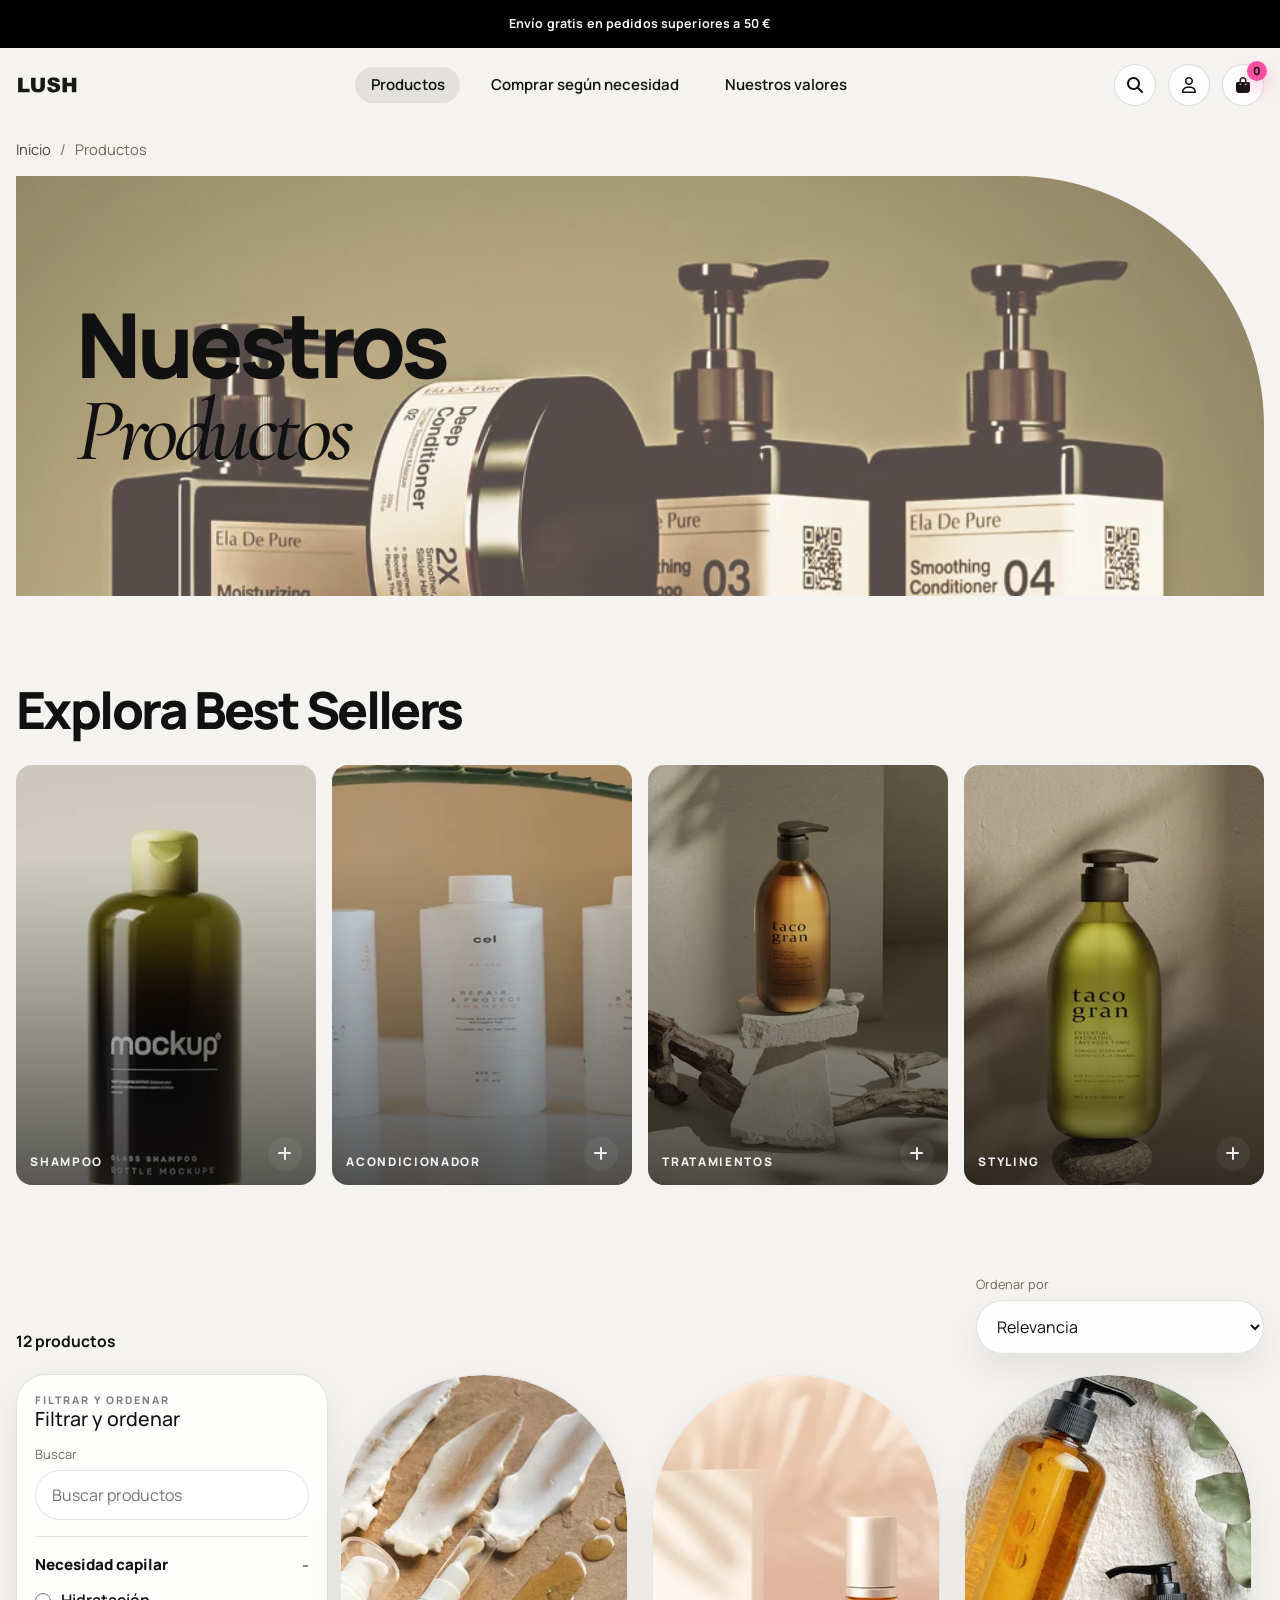
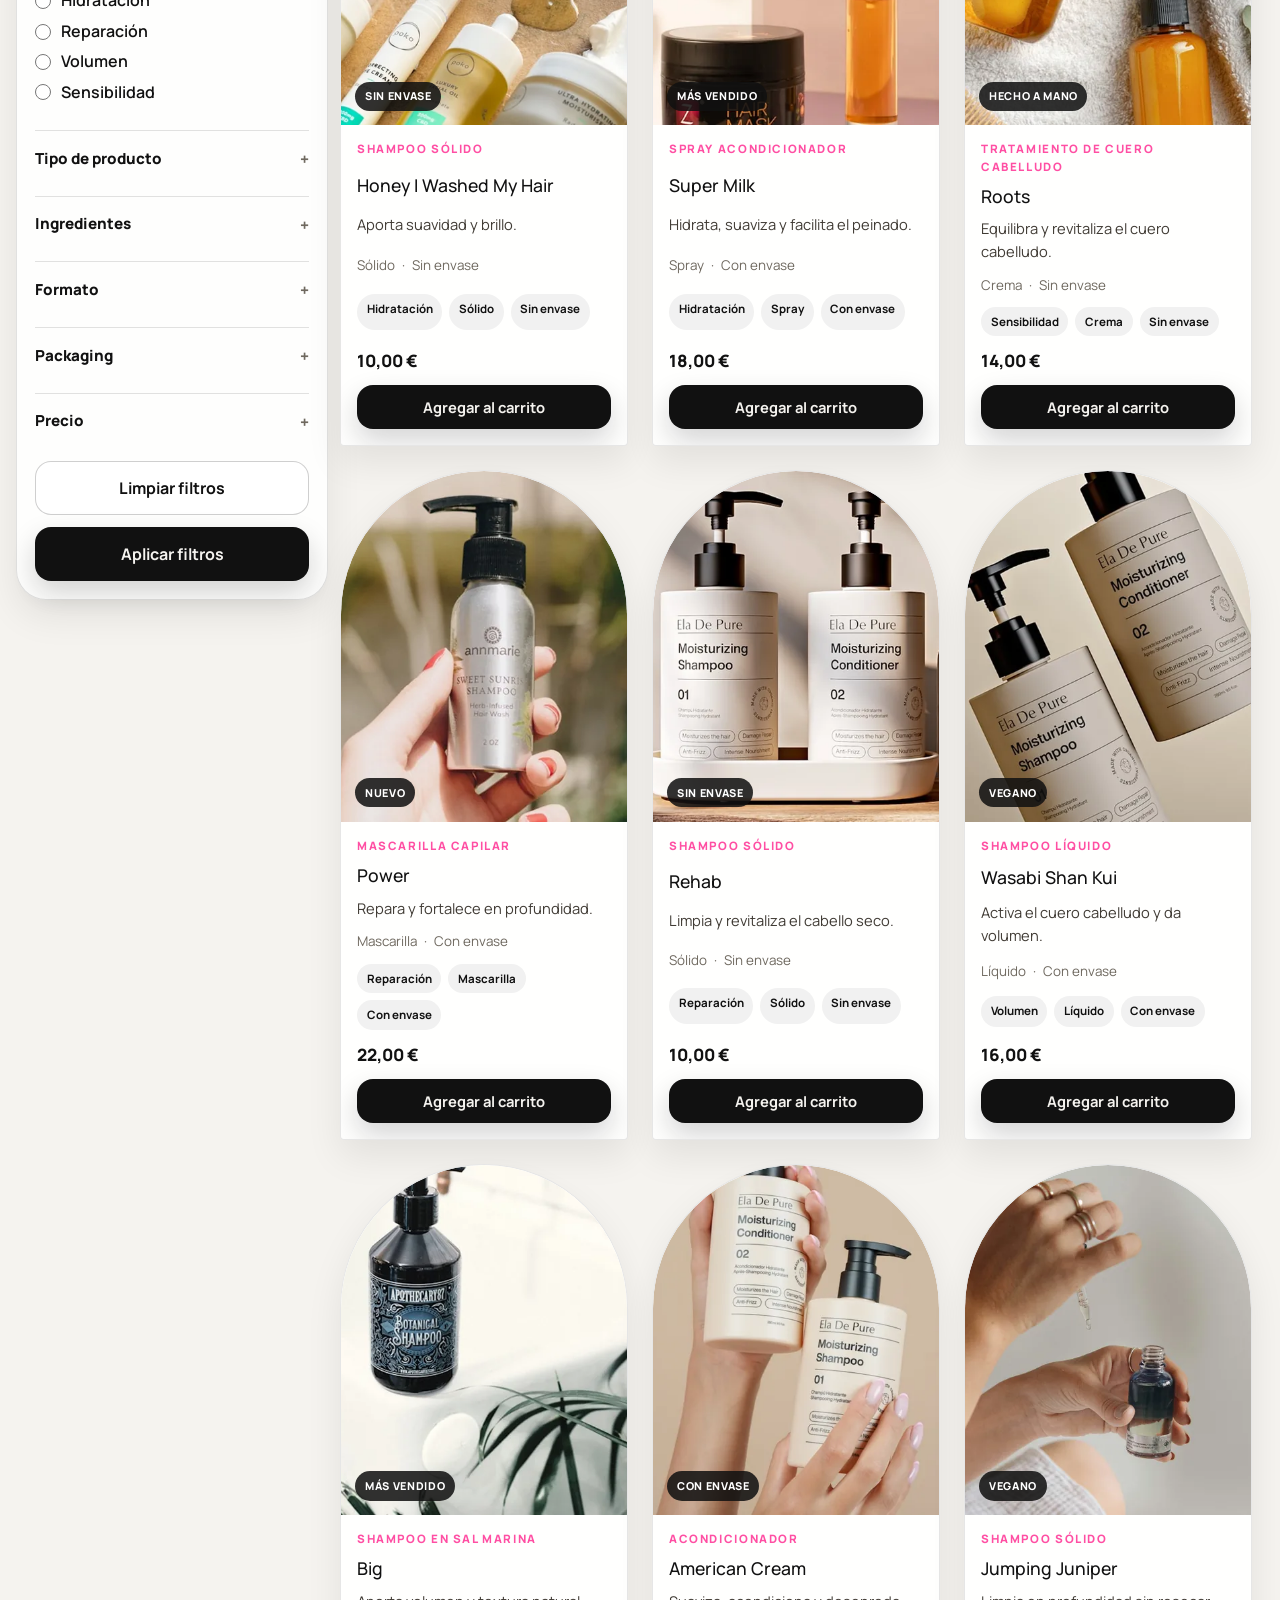
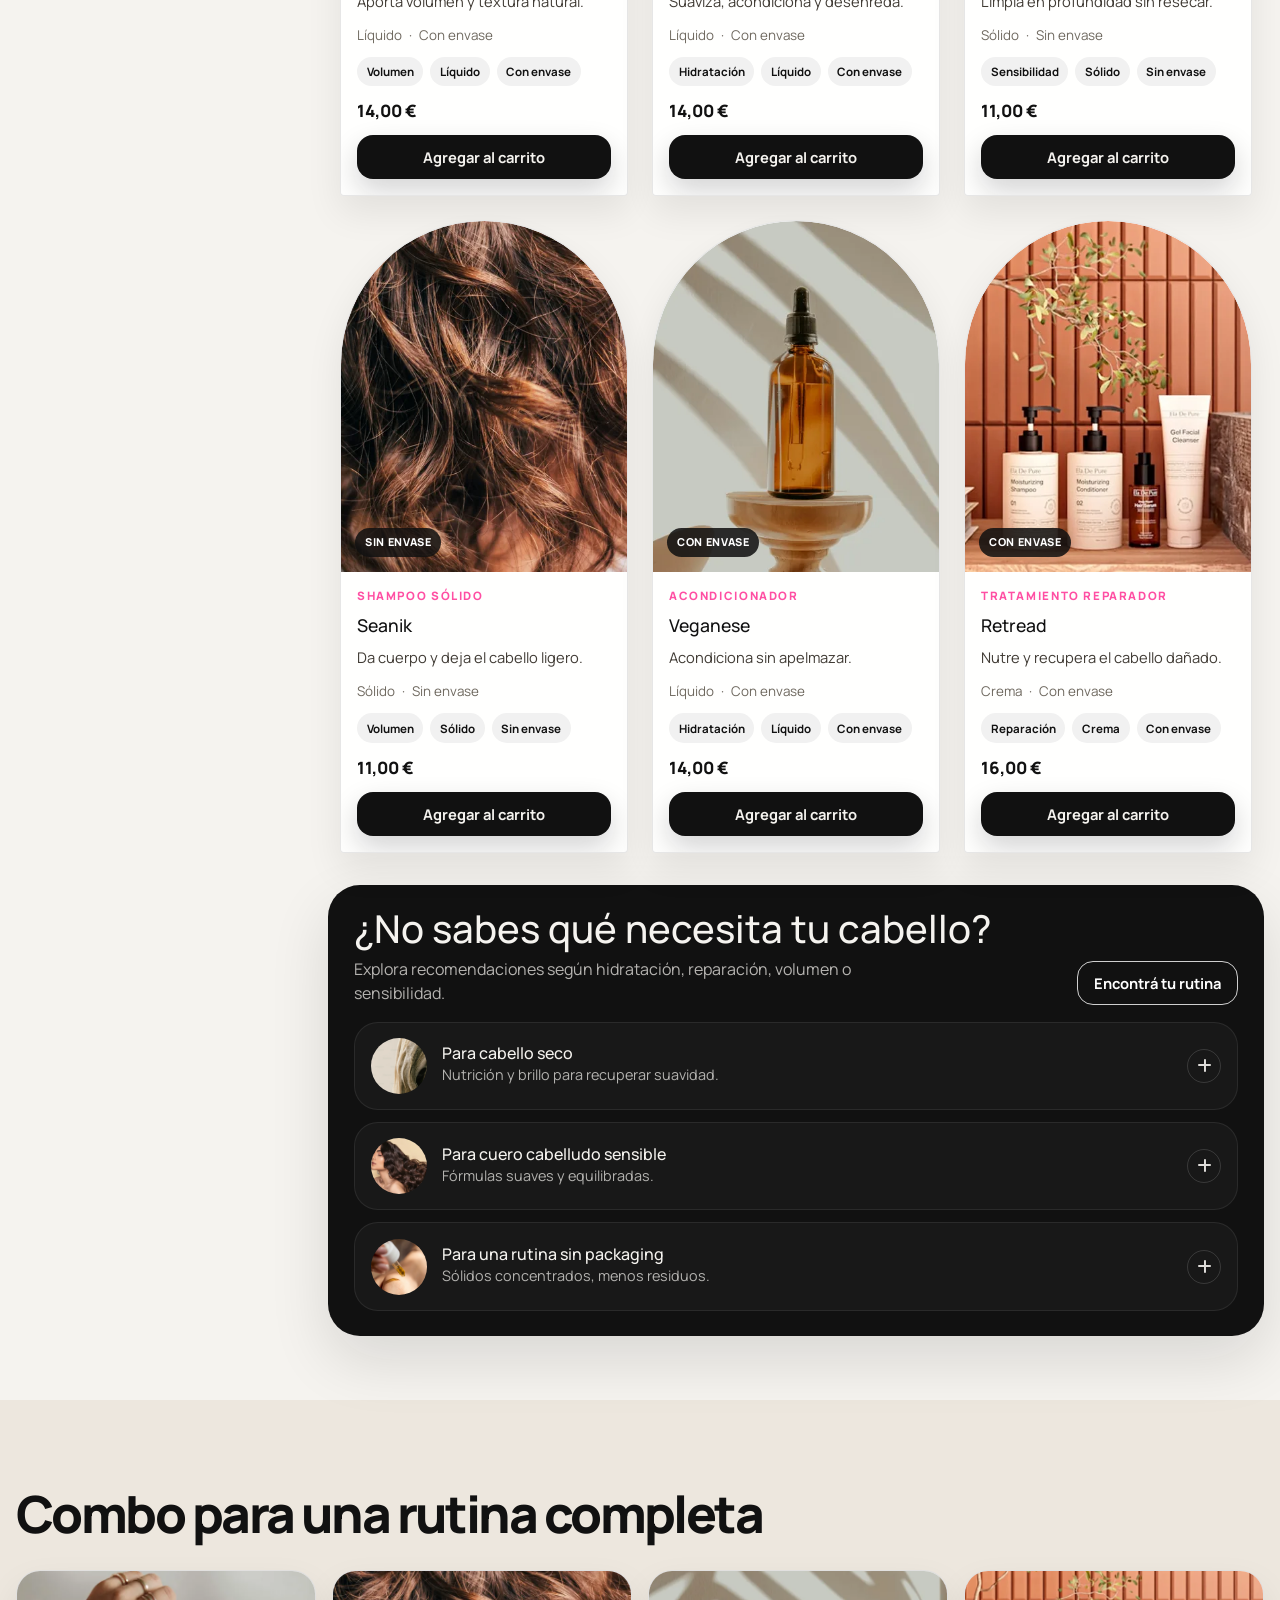
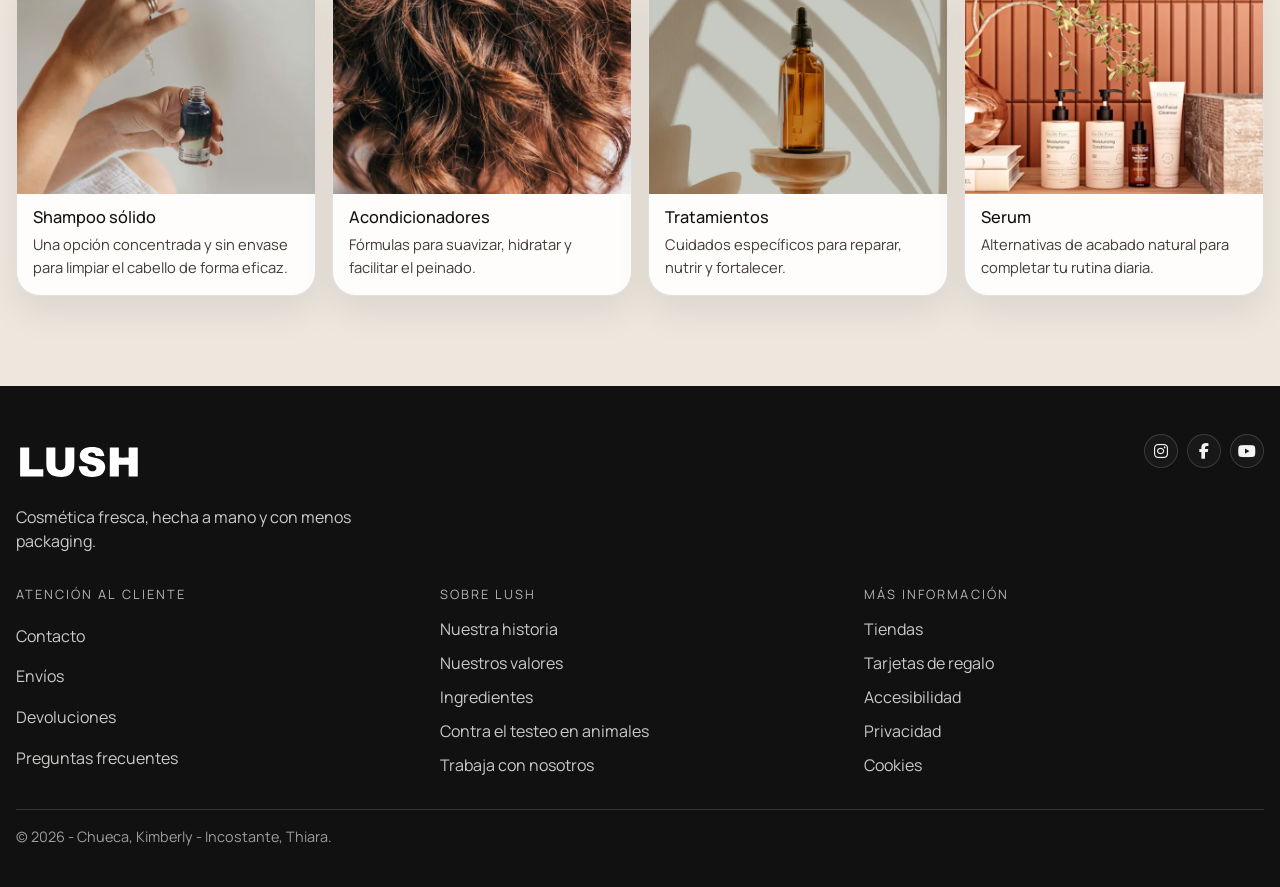
==== commit dd0488b3: "Cambios de Beto (7)" ====
--- a/secciones/productos.html
+++ b/secciones/productos.html
@@ -11,6 +11,7 @@
   <link href="https://fonts.googleapis.com/css2?family=Cormorant+Garamond:ital,wght@0,500;0,600;1,500;1,600&family=Manrope:wght@400;500;600;700;800&display=swap" rel="stylesheet">
   <link href="https://cdn.jsdelivr.net/npm/bootstrap@5.3.3/dist/css/bootstrap.min.css" rel="stylesheet">
   <link rel="stylesheet" href="https://cdnjs.cloudflare.com/ajax/libs/font-awesome/6.5.2/css/all.min.css" referrerpolicy="no-referrer">
+  <link rel="stylesheet" href="https://cdn.jsdelivr.net/npm/swiper@11/swiper-bundle.min.css">
   <link rel="stylesheet" href="../css/estilos.css">
 </head>
 <body data-page="products" data-asset-base="../">
@@ -193,7 +194,7 @@
 
     <section class="section section--catalog" id="catalog">
       <div class="shell catalog-toolbar">
-        <strong class="catalog-toolbar__count"><span data-results-count>13</span> productos</strong>
+        <strong class="catalog-toolbar__count"><span data-results-count>12</span> productos</strong>
 
         <button class="button button--ghost filters-toggle" type="button" data-filters-toggle aria-controls="filters-panel" aria-expanded="false">
           <i class="fa-solid fa-sliders" aria-hidden="true"></i>
@@ -301,15 +302,15 @@
         </aside>
 
         <section class="catalog-results col-12 col-lg-9">
-          <div class="catalog-stack">
-            <div class="catalog-grid row g-4" data-catalog-grid></div>
+          <div class="catalog-stack swiper" data-catalog-swiper>
+            <div class="catalog-grid row g-4 swiper-wrapper" data-catalog-grid></div>
 
             <div class="catalog-stack-controls" data-catalog-stack-controls hidden>
-              <button class="catalog-stack-arrow catalog-stack-arrow--prev" type="button" data-catalog-prev aria-label="Producto anterior">
+              <button class="catalog-stack-arrow catalog-stack-arrow--prev swiper-button-prev" type="button" data-catalog-prev aria-label="Producto anterior">
                 <i class="fa-solid fa-chevron-left" aria-hidden="true"></i>
               </button>
               <span class="catalog-stack-position" data-catalog-stack-position aria-live="polite"></span>
-              <button class="catalog-stack-arrow catalog-stack-arrow--next" type="button" data-catalog-next aria-label="Producto siguiente">
+              <button class="catalog-stack-arrow catalog-stack-arrow--next swiper-button-next" type="button" data-catalog-next aria-label="Producto siguiente">
                 <i class="fa-solid fa-chevron-right" aria-hidden="true"></i>
               </button>
             </div>
@@ -493,6 +494,7 @@
     </div>
   </footer>
 
+  <script src="https://cdn.jsdelivr.net/npm/swiper@11/swiper-bundle.min.js"></script>
   <script src="../js/main.js" defer></script>
 </body>
 </html>
--- a/css/estilos.css
+++ b/css/estilos.css
@@ -555,13 +555,21 @@
 }
 .hero__visual-image--products {
   overflow: hidden;
-  border-radius: 0px 250px 0px 0px;  
-  max-width: 1336px;
+  border-radius: 0px 250px 0px 0px;
+  padding-right: 0;
+  padding-left: 0;
   max-height: 420px;
   width: 100%;
   height: 100%;
   object-fit: cover;
   opacity: 0.7;
+}
+
+@media (max-width: 1199px) {
+  .hero__visual-image--products {
+    border-radius: 0px 100px 0px 0px;
+    box-shadow: inset -8px 0 24px rgba(0, 0, 0, 0.25);
+  }
 }
 .hero__visual--products {
   min-height: clamp(26rem, 46vw, 36rem);
@@ -1146,7 +1154,7 @@
 .hero__copy--products {
   position: absolute;
   padding-top: 1.25rem;
-  left: 150px;
+  left: 60px;
 }
 
 .hero__grid--products {
@@ -1159,14 +1167,11 @@
   grid-template-columns: repeat(2, 1fr);
 }
 
-@media (min-width: 768px) {
+@media (min-width: 1200px) {
   .combo-grid {
     grid-template-columns: repeat(4, 1fr);
   }
-  
-}
-
-
+}
 
 .combo-grid .combo-card {
   width: 100%;
@@ -1599,15 +1604,49 @@
 .campaign__copy p { font-size: 0.85rem; line-height: 1.5; }
 .campaign__copy .button { font-size: 0.85rem; padding: 0 1rem; }
 }
-.catalog-stack { position: relative; }
+.catalog-stack { position: relative; overflow: hidden; padding-bottom: 3rem; }
+.catalog-grid.swiper-wrapper { margin: 0; flex-wrap: nowrap; }
+.catalog-grid > .swiper-slide { display: flex; height: auto; padding: 0; }
+.catalog-grid > .swiper-slide .product-card { width: 100%; }
+.catalog-stack-controls:not([hidden]) { display: block; }
+
+@media (min-width: 768px) {
+  .catalog-stack {
+    overflow: visible;
+    padding-bottom: 0;
+  }
+
+  .catalog-grid.swiper-wrapper {
+    display: grid !important;
+    grid-template-columns: repeat(2, minmax(0, 1fr));
+    gap: 1.5rem;
+    transform: none !important;
+  }
+
+  .catalog-grid > .swiper-slide {
+    width: auto !important;
+    margin: 0 !important;
+  }
+
+  .catalog-stack-controls {
+    display: none !important;
+  }
+}
+
+@media (min-width: 1200px) {
+  .catalog-grid.swiper-wrapper {
+    grid-template-columns: repeat(3, minmax(0, 1fr));
+  }
+}
+
 @media (max-width: 767px) {
-  .catalog-grid.row,
   .product-grid--home.row {
     display: grid;
     margin-inline: 0;
     padding: 0 1rem 2.75rem 0;
-  }
-  .catalog-grid > div,
+    width: fit-content;
+    min-width: 100%;
+  }
   .product-grid--home > div {
     grid-area: 1 / 1;
     width: 100%;
@@ -1618,49 +1657,39 @@
     transform-origin: top center;
     transition: transform 0.35s ease, opacity 0.35s ease;
   }
-  .catalog-grid .product-card,
   .product-grid--home .product-card {
     overflow: hidden;
     border-color: rgba(17, 17, 17, 0.08);
     border-radius: 3.5rem 1.5rem 3rem 1.25rem;
     box-shadow: 0 1.25rem 3.5rem rgba(17, 17, 17, 0.11);
   }
-  .catalog-grid .product-card__media,
 .product-grid--home .product-card__media { border-radius: 3.35rem 1.35rem 2.25rem 1rem; }
-  .catalog-grid > .is-active,
   .product-grid--home > .is-active {
     z-index: 3;
     opacity: 1;
     pointer-events: auto;
     transform: none;
   }
-  .catalog-grid > .is-next,
   .product-grid--home > .is-next {
     z-index: 2;
     opacity: 0.72;
     transform: translate(0.55rem, 0.7rem) scale(0.98);
   }
-  .catalog-grid > .is-after-next,
-.product-grid--home > .is-after-next { z-index: 1; opacity: 0.38; }
-  .catalog-grid > .is-entering,
+  .product-grid--home > .is-after-next { z-index: 1; opacity: 0.38; }
   .product-grid--home > .is-entering {
     z-index: 4;
     opacity: 1;
     pointer-events: none;
     transition: transform 0.42s cubic-bezier(0.22, 1, 0.36, 1), box-shadow 0.42s ease;
   }
-  .catalog-grid > .is-entering.from-next,
-.product-grid--home > .is-entering.from-next { transform: translate(0.75rem, 1rem) scale(0.965) rotate(0.6deg); }
-  .catalog-grid > .is-entering.from-prev,
-.product-grid--home > .is-entering.from-prev { transform: translate(-0.75rem, 1rem) scale(0.965) rotate(-0.6deg); }
-  .catalog-grid > .is-entering.is-entering-active,
-.product-grid--home > .is-entering.is-entering-active { transform: translate(0) scale(1) rotate(0); }
-.catalog-stack-controls:not([hidden]) { display: block; }
+  .product-grid--home > .is-entering.from-next { transform: translate(0.75rem, 1rem) scale(0.965) rotate(0.6deg); }
+  .product-grid--home > .is-entering.from-prev { transform: translate(-0.75rem, 1rem) scale(0.965) rotate(-0.6deg); }
+  .product-grid--home > .is-entering.is-entering-active { transform: translate(0) scale(1) rotate(0); }
   .catalog-stack-arrow {
     position: absolute;
     top: 50%;
     z-index: 5;
-    display: grid;
+    display: none;
     place-items: center;
     width: 3.15rem;
     height: 3.15rem;
@@ -1702,8 +1731,6 @@
   }
 }
 @media (prefers-reduced-motion: reduce) {
-  .catalog-grid > div,
-  .catalog-grid > .is-entering,
   .product-grid--home > div,
 .product-grid--home > .is-entering { transition-duration: 0.01ms; }
 }
@@ -1714,4 +1741,4 @@
 
 .section--catalog {
   padding-bottom: 32px;
-}+}
